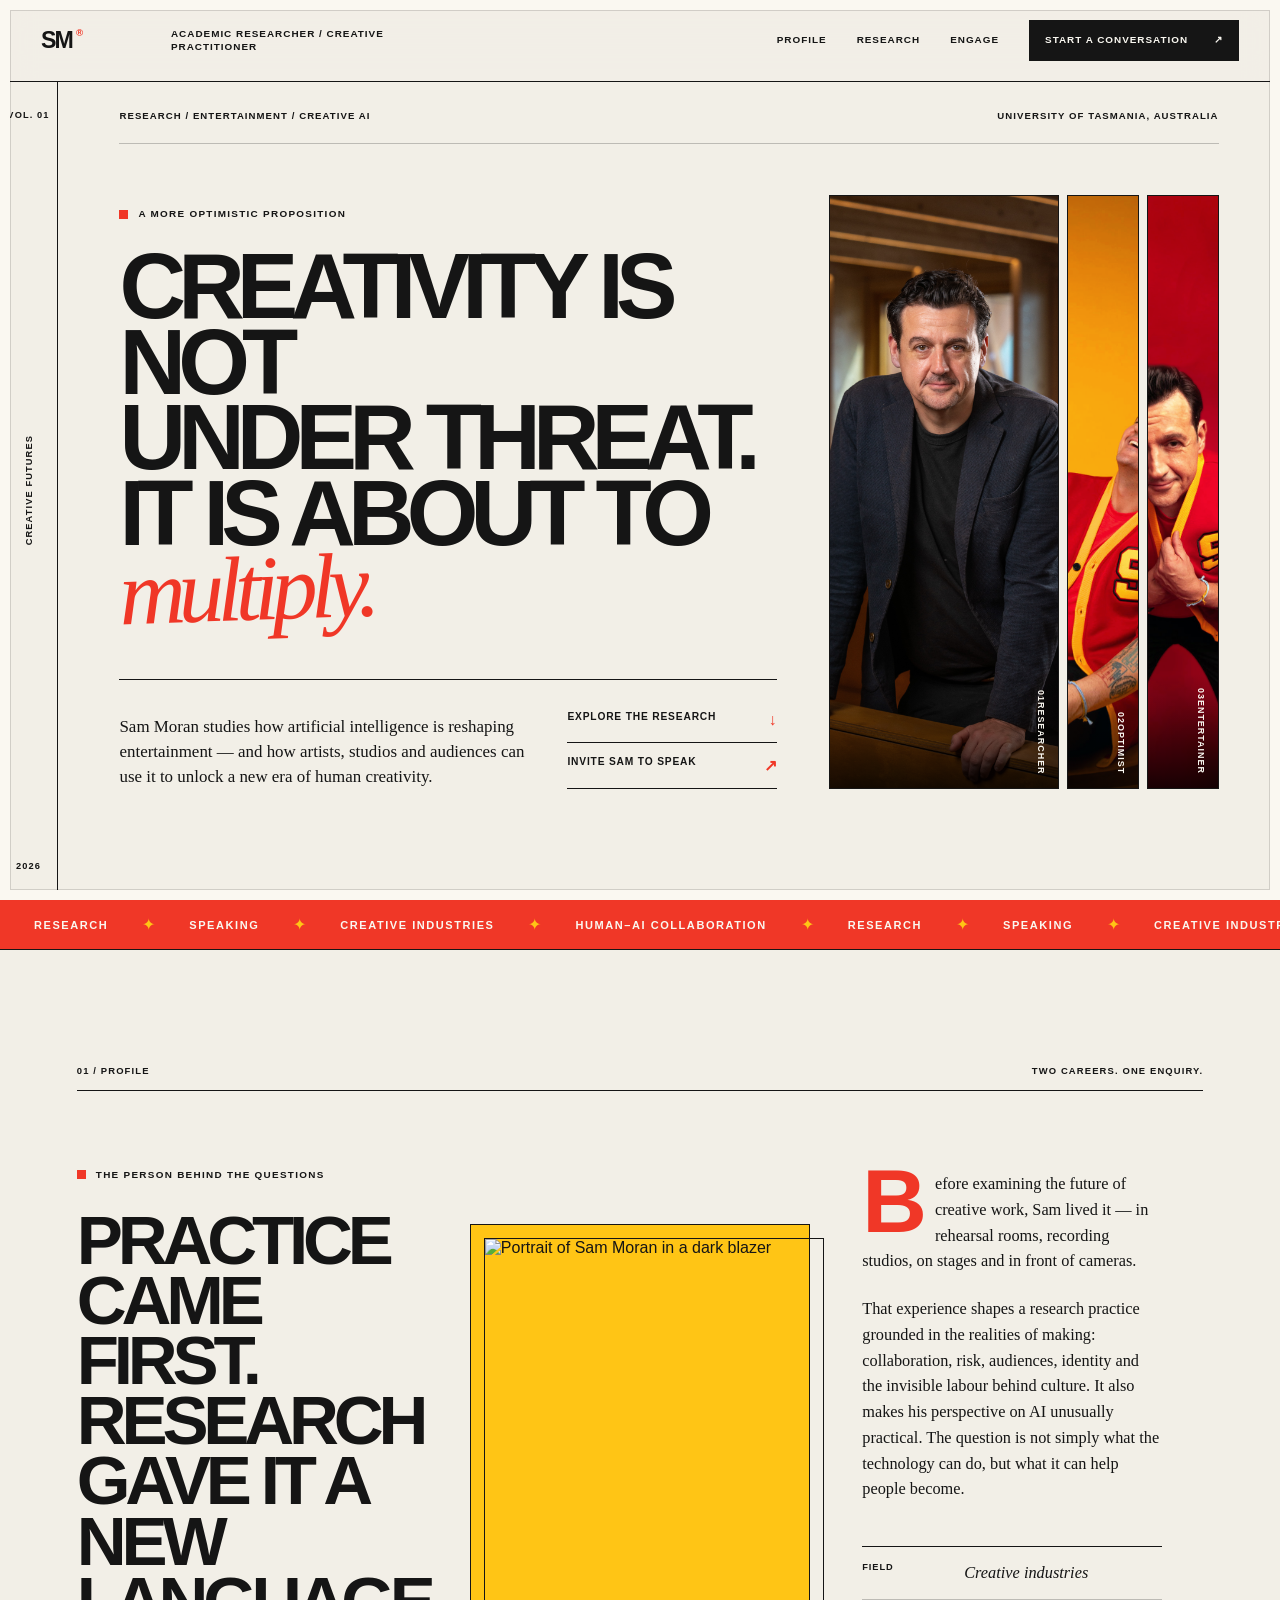
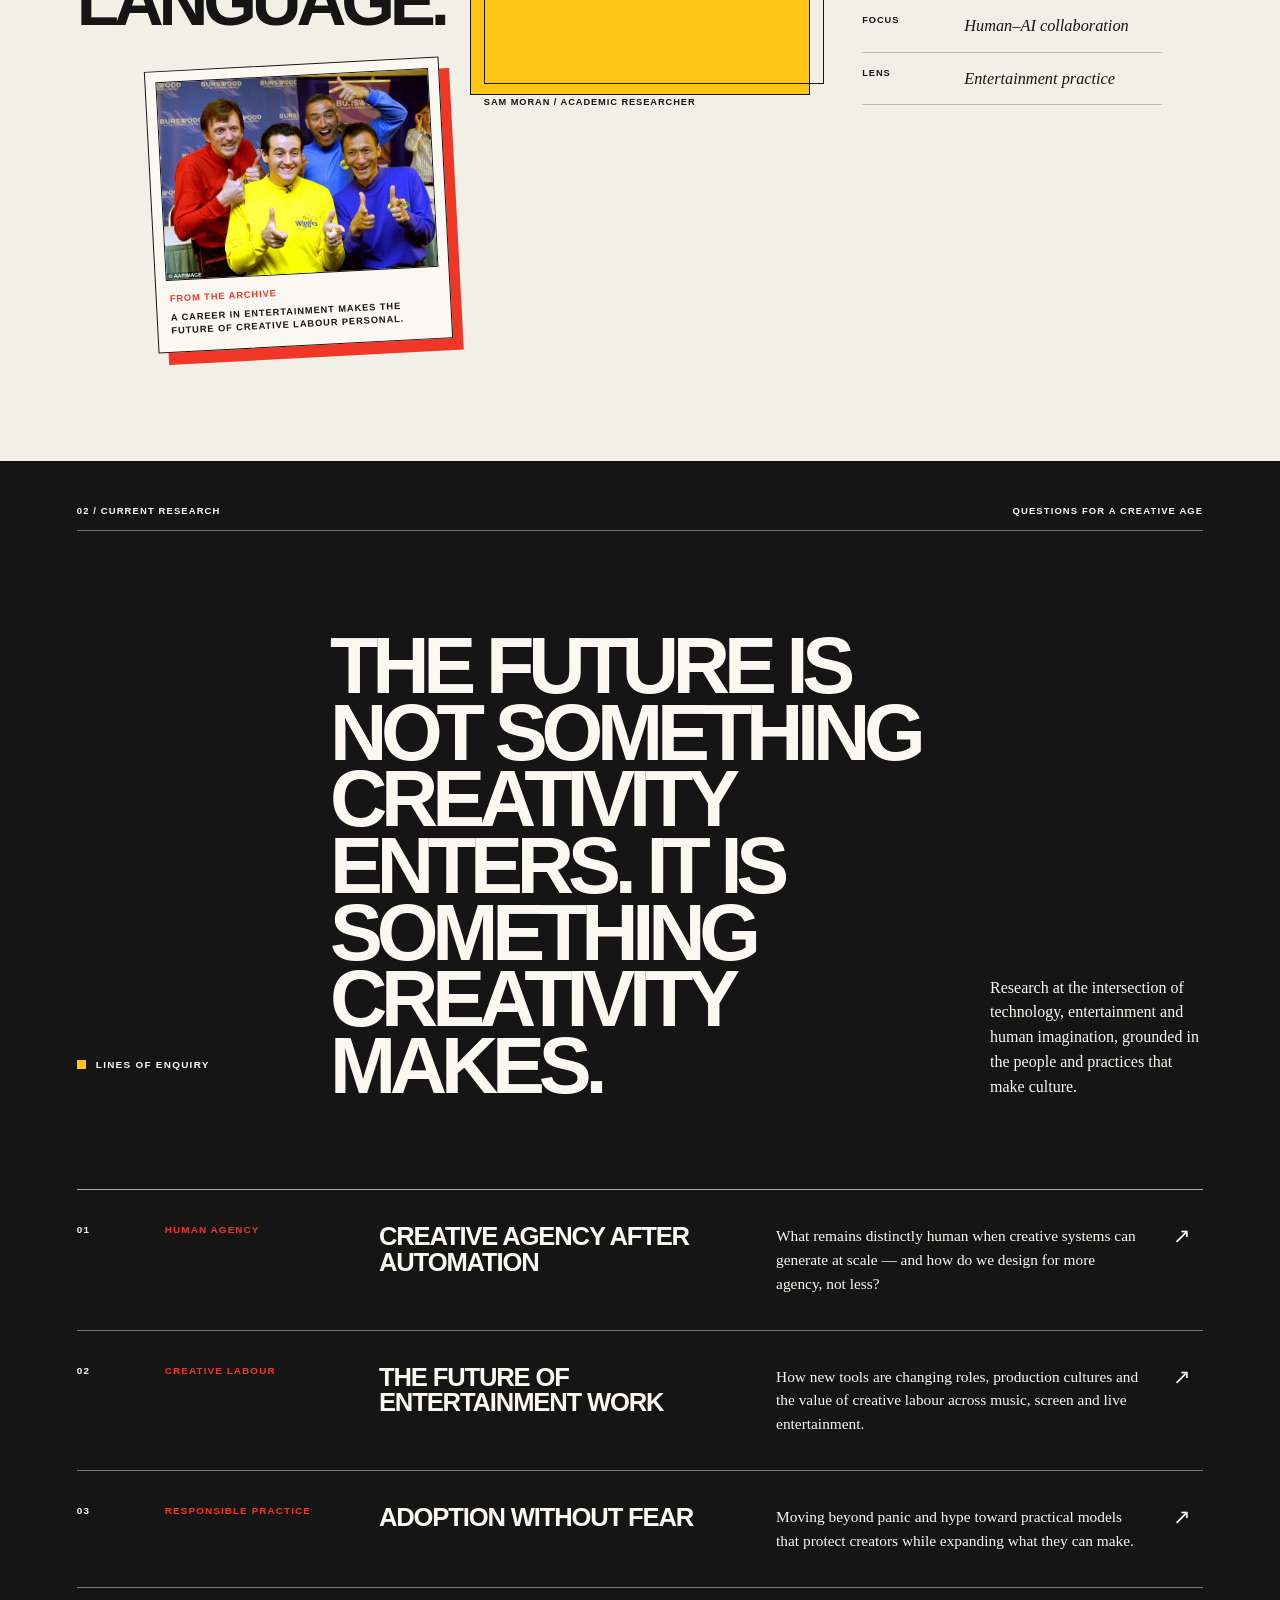
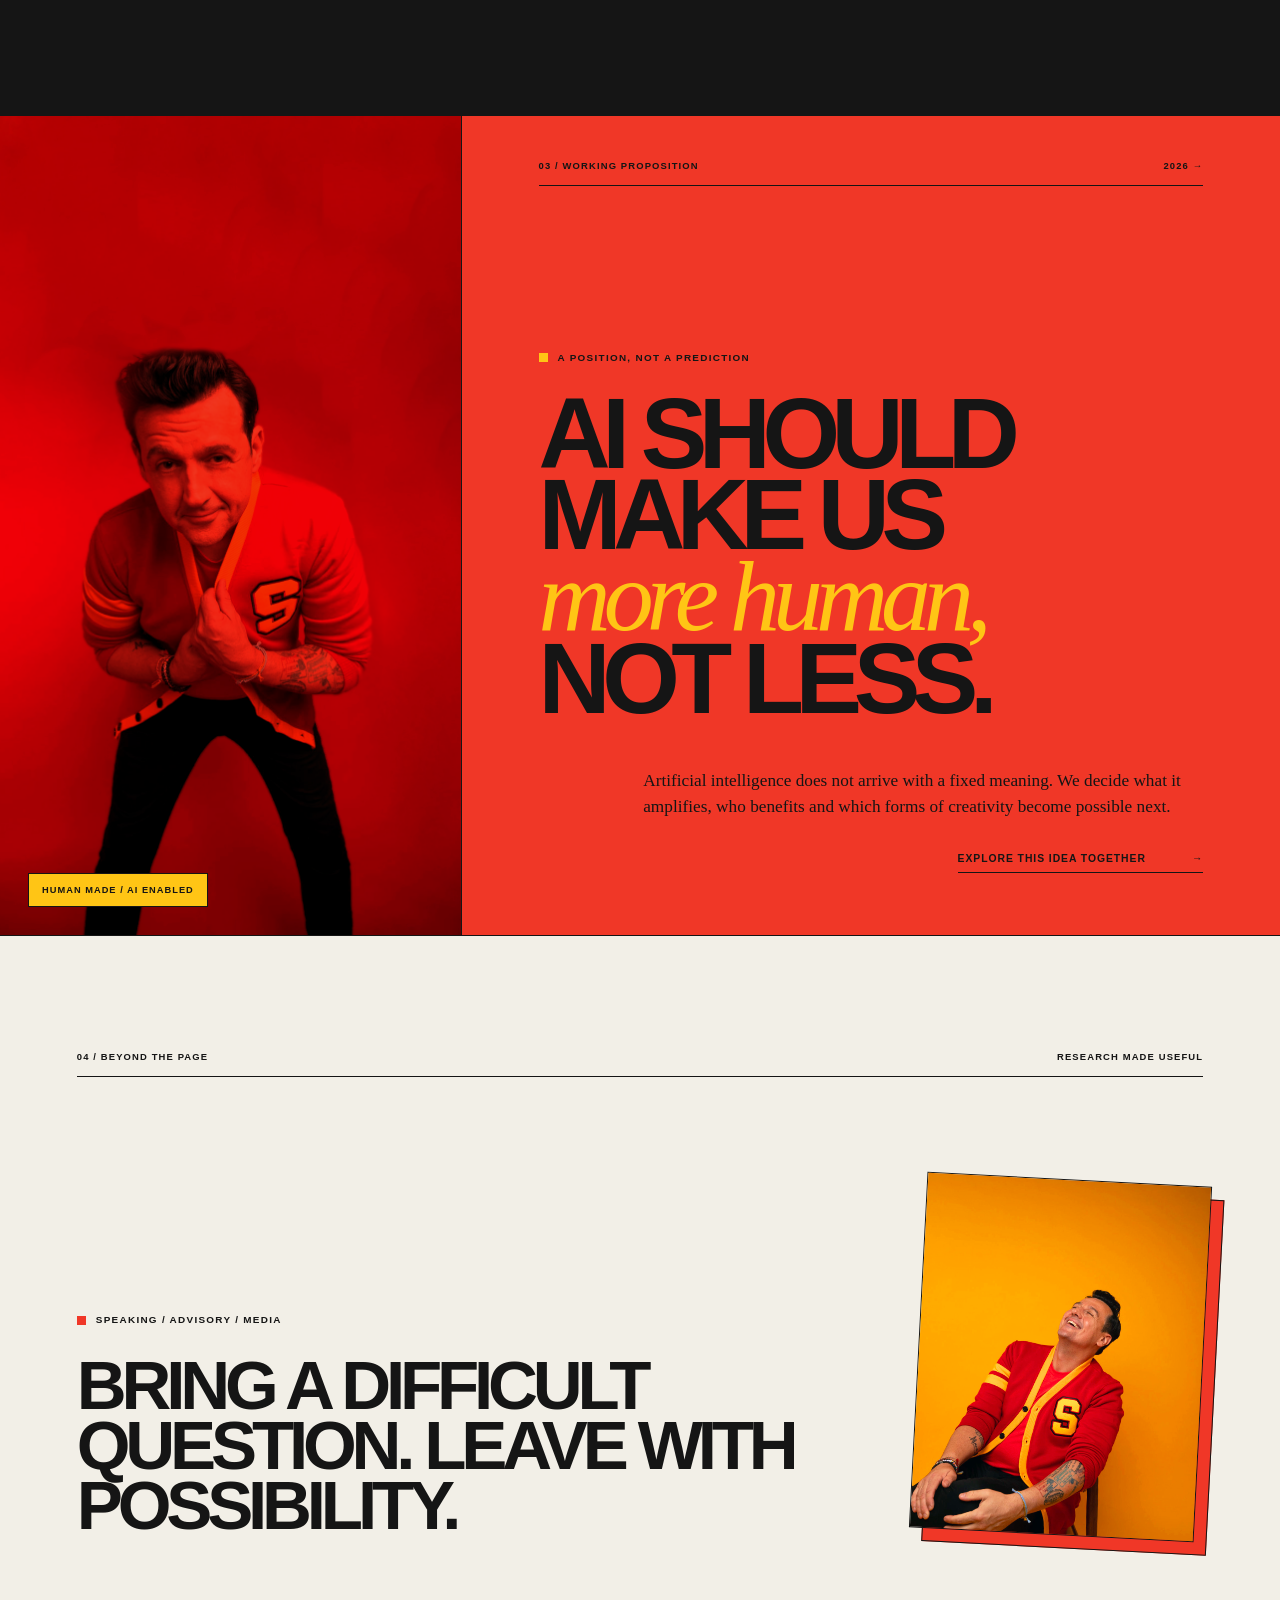
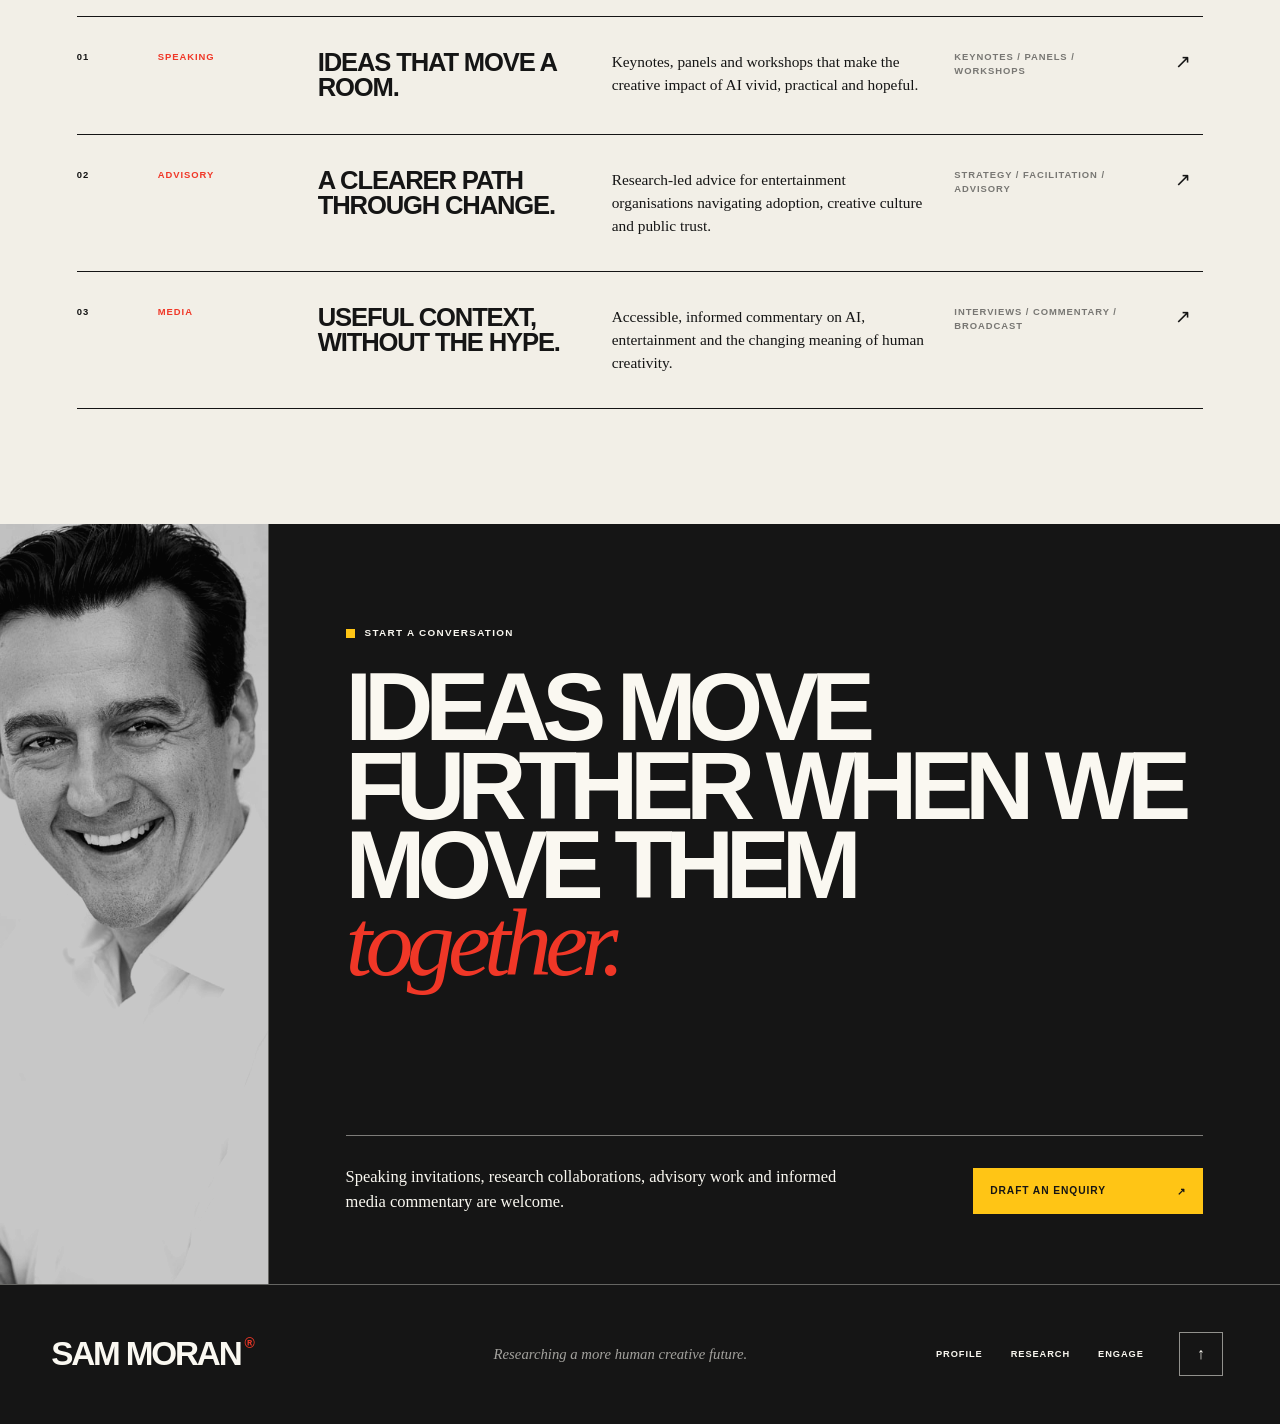
==== index.html @ 9a5993b7 "Port approved editorial website design" ====
<!doctype html>
<html lang="en">
<head>
  <meta charset="utf-8">
  <meta name="viewport" content="width=device-width, initial-scale=1">
  <title>Sam Moran — Creativity, Entertainment &amp; AI</title>
  <meta name="description" content="Academic researcher and creative practitioner exploring how AI can expand human creativity across entertainment.">
  <meta name="keywords" content="Sam Moran, creativity research, artificial intelligence, entertainment industry, human AI collaboration, speaker, consultant">
  <meta name="theme-color" content="#f2efe7">

  <meta property="og:title" content="Sam Moran — Creativity, Multiplied">
  <meta property="og:description" content="Research · Entertainment · Creative AI">
  <meta property="og:type" content="website">
  <meta property="og:image" content="/og.png">
  <meta property="og:image:width" content="1731">
  <meta property="og:image:height" content="909">
  <meta property="og:image:alt" content="Creativity, Multiplied — Sam Moran">
  <meta name="twitter:card" content="summary_large_image">
  <meta name="twitter:title" content="Sam Moran — Creativity, Multiplied">
  <meta name="twitter:description" content="Research · Entertainment · Creative AI">
  <meta name="twitter:image" content="/og.png">

  <link rel="stylesheet" href="/styles.css">
</head>
<body>
  <a class="skip-link" href="#content">Skip to main content</a>

  <header class="site-header">
    <a class="wordmark" href="#top" aria-label="Sam Moran, home">SM<span>®</span></a>
    <p class="header-role">Academic researcher / creative practitioner</p>
    <nav aria-label="Primary navigation">
      <a href="#profile">Profile</a>
      <a href="#research">Research</a>
      <a href="#engage">Engage</a>
    </nav>
    <a class="header-contact" href="#contact">
      Start a conversation <span aria-hidden="true">↗</span>
    </a>
  </header>

  <main id="content">
    <section class="hero" id="top" aria-labelledby="hero-title">
      <div class="issue-rail" aria-hidden="true">
        <span>Vol. 01</span>
        <span>Creative futures</span>
        <span>2026</span>
      </div>

      <div class="hero-content">
        <div class="hero-meta">
          <p>Research / Entertainment / Creative AI</p>
          <p>University of Tasmania, Australia</p>
        </div>

        <div class="hero-grid">
          <div class="hero-copy">
            <p class="hero-kicker">A more optimistic proposition</p>
            <h1 id="hero-title" aria-label="Creativity is not under threat. It is about to multiply.">
              <span>Creativity is not</span>
              <span>under threat.</span>
              <span>It is about to <em>multiply.</em></span>
            </h1>
            <div class="hero-intro">
              <p>
                Sam Moran studies how artificial intelligence is reshaping entertainment — and how
                artists, studios and audiences can use it to unlock a new era of human creativity.
              </p>
              <div class="hero-actions">
                <a href="#research">Explore the research <span aria-hidden="true">↓</span></a>
                <a href="#engage">Invite Sam to speak <span aria-hidden="true">↗</span></a>
              </div>
            </div>
          </div>

          <div class="portrait-deck" aria-label="Portraits of Sam Moran. Focus or select a panel to expand it.">
            <figure class="portrait-panel panel-academic" tabindex="0" role="button" aria-expanded="true">
              <img src="/images/sam-academic.jpg" alt="Sam Moran in a dark blazer in an academic setting">
              <figcaption><span>01</span> Researcher</figcaption>
            </figure>
            <figure class="portrait-panel panel-yellow" tabindex="0" role="button" aria-expanded="false">
              <img src="/images/sam-yellow.jpg" alt="Sam Moran laughing against a yellow background">
              <figcaption><span>02</span> Optimist</figcaption>
            </figure>
            <figure class="portrait-panel panel-red" tabindex="0" role="button" aria-expanded="false">
              <img src="/images/sam-red.jpg" alt="Sam Moran in a playful portrait against red">
              <figcaption><span>03</span> Entertainer</figcaption>
            </figure>
          </div>
        </div>
      </div>
    </section>

    <div class="marquee" aria-label="Areas of practice">
      <div>
        <span>Research</span><i aria-hidden="true">✦</i>
        <span>Speaking</span><i aria-hidden="true">✦</i>
        <span>Creative industries</span><i aria-hidden="true">✦</i>
        <span>Human–AI collaboration</span><i aria-hidden="true">✦</i>
        <span aria-hidden="true">Research</span><i aria-hidden="true">✦</i>
        <span aria-hidden="true">Speaking</span><i aria-hidden="true">✦</i>
        <span aria-hidden="true">Creative industries</span><i aria-hidden="true">✦</i>
        <span aria-hidden="true">Human–AI collaboration</span><i aria-hidden="true">✦</i>
      </div>
    </div>

    <section class="profile-section reveal-section" id="profile" aria-labelledby="profile-title">
      <div class="chapter-label">
        <span>01 / Profile</span>
        <span>Two careers. One enquiry.</span>
      </div>

      <div class="profile-grid">
        <div class="profile-heading">
          <p class="eyebrow">The person behind the questions</p>
          <h2 id="profile-title">Practice came first. Research gave it a new language.</h2>
        </div>

        <figure class="profile-portrait">
          <img src="/images/sam-portrait.jpg" alt="Portrait of Sam Moran in a dark blazer" loading="lazy">
          <figcaption>Sam Moran / Academic researcher</figcaption>
        </figure>

        <div class="profile-copy">
          <p class="dropcap">
            Before examining the future of creative work, Sam lived it — in rehearsal rooms,
            recording studios, on stages and in front of cameras.
          </p>
          <p>
            That experience shapes a research practice grounded in the realities of making:
            collaboration, risk, audiences, identity and the invisible labour behind culture.
            It also makes his perspective on AI unusually practical. The question is not simply
            what the technology can do, but what it can help people become.
          </p>

          <dl>
            <div><dt>Field</dt><dd>Creative industries</dd></div>
            <div><dt>Focus</dt><dd>Human–AI collaboration</dd></div>
            <div><dt>Lens</dt><dd>Entertainment practice</dd></div>
          </dl>
        </div>

        <figure class="archive-card">
          <img src="/images/sam-wiggles.jpg" alt="Sam Moran in yellow with members of The Wiggles" loading="lazy">
          <figcaption>
            <span>From the archive</span>
            A career in entertainment makes the future of creative labour personal.
          </figcaption>
        </figure>
      </div>
    </section>

    <section class="research-section reveal-section" id="research" aria-labelledby="research-title">
      <div class="chapter-label chapter-inverse">
        <span>02 / Current research</span>
        <span>Questions for a creative age</span>
      </div>

      <div class="research-heading">
        <p class="eyebrow">Lines of enquiry</p>
        <h2 id="research-title">The future is not something creativity enters. It is something creativity makes.</h2>
        <p>
          Research at the intersection of technology, entertainment and human imagination,
          grounded in the people and practices that make culture.
        </p>
      </div>

      <div class="research-list">
        <article class="research-row">
          <span class="research-number">01</span>
          <p class="research-label">Human agency</p>
          <h3>Creative agency after automation</h3>
          <p class="research-body">What remains distinctly human when creative systems can generate at scale — and how do we design for more agency, not less?</p>
          <span class="research-arrow" aria-hidden="true">↗</span>
        </article>
        <article class="research-row">
          <span class="research-number">02</span>
          <p class="research-label">Creative labour</p>
          <h3>The future of entertainment work</h3>
          <p class="research-body">How new tools are changing roles, production cultures and the value of creative labour across music, screen and live entertainment.</p>
          <span class="research-arrow" aria-hidden="true">↗</span>
        </article>
        <article class="research-row">
          <span class="research-number">03</span>
          <p class="research-label">Responsible practice</p>
          <h3>Adoption without fear</h3>
          <p class="research-body">Moving beyond panic and hype toward practical models that protect creators while expanding what they can make.</p>
          <span class="research-arrow" aria-hidden="true">↗</span>
        </article>
      </div>
    </section>

    <section class="proposition reveal-section" id="ideas" aria-labelledby="proposition-title">
      <div class="proposition-media">
        <img src="/images/sam-red.jpg" alt="Sam Moran in a vivid red studio portrait" loading="lazy">
        <span class="image-stamp">Human made / AI enabled</span>
      </div>
      <div class="proposition-copy">
        <div class="chapter-label">
          <span>03 / Working proposition</span>
          <span>2026 →</span>
        </div>
        <p class="eyebrow">A position, not a prediction</p>
        <h2 id="proposition-title">AI should make us <em>more human,</em> not less.</h2>
        <p>
          Artificial intelligence does not arrive with a fixed meaning. We decide what it
          amplifies, who benefits and which forms of creativity become possible next.
        </p>
        <a href="#engage">Explore this idea together <span aria-hidden="true">→</span></a>
      </div>
    </section>

    <section class="engage-section reveal-section" id="engage" aria-labelledby="engage-title">
      <div class="chapter-label">
        <span>04 / Beyond the page</span>
        <span>Research made useful</span>
      </div>

      <div class="engage-heading">
        <div>
          <p class="eyebrow">Speaking / Advisory / Media</p>
          <h2 id="engage-title">Bring a difficult question. Leave with possibility.</h2>
        </div>
        <figure>
          <img src="/images/sam-yellow.jpg" alt="Sam Moran laughing against a yellow background" loading="lazy">
        </figure>
      </div>

      <div class="engagement-list">
        <article class="engagement-row">
          <span>01</span>
          <p class="engagement-type">Speaking</p>
          <h3>Ideas that move a room.</h3>
          <p>Keynotes, panels and workshops that make the creative impact of AI vivid, practical and hopeful.</p>
          <small>Keynotes / Panels / Workshops</small>
          <span class="engagement-arrow" aria-hidden="true">↗</span>
        </article>
        <article class="engagement-row">
          <span>02</span>
          <p class="engagement-type">Advisory</p>
          <h3>A clearer path through change.</h3>
          <p>Research-led advice for entertainment organisations navigating adoption, creative culture and public trust.</p>
          <small>Strategy / Facilitation / Advisory</small>
          <span class="engagement-arrow" aria-hidden="true">↗</span>
        </article>
        <article class="engagement-row">
          <span>03</span>
          <p class="engagement-type">Media</p>
          <h3>Useful context, without the hype.</h3>
          <p>Accessible, informed commentary on AI, entertainment and the changing meaning of human creativity.</p>
          <small>Interviews / Commentary / Broadcast</small>
          <span class="engagement-arrow" aria-hidden="true">↗</span>
        </article>
      </div>
    </section>

    <section class="contact-section" id="contact" aria-labelledby="contact-title">
      <div class="contact-photo" aria-hidden="true">
        <img src="/images/sam-bw.jpg" alt="" loading="lazy">
      </div>
      <div class="contact-copy">
        <p class="eyebrow">Start a conversation</p>
        <h2 id="contact-title">Ideas move further when we move them <em>together.</em></h2>
        <div class="contact-bottom">
          <p>
            Speaking invitations, research collaborations, advisory work and informed media
            commentary are welcome.
          </p>
          <a href="mailto:?subject=Speaking%2C%20research%20or%20media%20enquiry%20for%20Sam%20Moran">
            Draft an enquiry <span aria-hidden="true">↗</span>
          </a>
        </div>
      </div>
    </section>
  </main>

  <footer>
    <a class="footer-mark" href="#top">SAM MORAN<span>®</span></a>
    <p>Researching a more human creative future.</p>
    <div>
      <a href="#profile">Profile</a>
      <a href="#research">Research</a>
      <a href="#engage">Engage</a>
    </div>
    <a class="back-top" href="#top" aria-label="Back to top">↑</a>
  </footer>

  <script>
    (() => {
      const panels = Array.from(document.querySelectorAll(".portrait-panel"));

      const expandPanel = (selected) => {
        panels.forEach((panel) => {
          const isSelected = panel === selected;
          panel.classList.toggle("is-active", isSelected);
          panel.setAttribute("aria-expanded", String(isSelected));
        });
      };

      panels.forEach((panel) => {
        panel.addEventListener("click", () => expandPanel(panel));
        panel.addEventListener("focus", () => expandPanel(panel));
        panel.addEventListener("keydown", (event) => {
          if (event.key === "Enter" || event.key === " ") {
            event.preventDefault();
            expandPanel(panel);
          }
        });
      });
    })();
  </script>
</body>
</html>
---- styles.css ----
:root {
  --ivory: #f2efe7;
  --paper: #faf8f1;
  --ink: #151515;
  --red: #f03727;
  --yellow: #ffc515;
  --rule: rgba(21, 21, 21, 0.24);
  --sans: Arial, Helvetica, sans-serif;
  --serif: "Iowan Old Style", "Baskerville", Georgia, serif;
}

* { box-sizing: border-box; }
html { scroll-behavior: smooth; }
body {
  margin: 0;
  background: var(--ivory);
  color: var(--ink);
  font-family: var(--sans);
  text-rendering: optimizeLegibility;
}
body::before {
  content: "";
  position: fixed;
  inset: 0;
  z-index: 100;
  pointer-events: none;
  border: 10px solid var(--paper);
  box-shadow: inset 0 0 0 1px rgba(21, 21, 21, 0.15);
}
a { color: inherit; text-decoration: none; }
img { display: block; width: 100%; }
h1, h2, h3, p, figure, dl, dd { margin: 0; }
::selection { color: var(--paper); background: var(--red); }
:focus-visible { outline: 3px solid var(--yellow); outline-offset: 4px; }

.skip-link {
  position: fixed;
  left: 20px;
  top: 14px;
  z-index: 200;
  padding: 12px 16px;
  color: var(--paper);
  background: var(--ink);
  font-size: .68rem;
  font-weight: 800;
  letter-spacing: .08em;
  text-transform: uppercase;
  transform: translateY(-180%);
  transition: transform 180ms ease;
}
.skip-link:focus { transform: translateY(0); }

.site-header {
  min-height: 82px;
  display: grid;
  grid-template-columns: 100px 1fr auto 210px;
  align-items: center;
  gap: 30px;
  padding: 0 clamp(28px, 3.2vw, 58px);
  background: rgba(242, 239, 231, 0.94);
  border-bottom: 1px solid var(--ink);
  position: sticky;
  top: 0;
  z-index: 50;
  backdrop-filter: blur(16px);
}
.wordmark {
  font-size: 1.45rem;
  font-weight: 900;
  letter-spacing: -0.08em;
}
.wordmark span, .footer-mark span {
  margin-left: 4px;
  color: var(--red);
  font-size: 0.42em;
  vertical-align: top;
}
.header-role,
.site-header nav a,
.header-contact {
  font-size: 0.62rem;
  line-height: 1.25;
  font-weight: 700;
  letter-spacing: 0.1em;
  text-transform: uppercase;
}
.header-role { max-width: 220px; }
.site-header nav { display: flex; gap: 30px; }
.site-header nav a {
  position: relative;
  padding: 8px 0;
}
.site-header nav a::after {
  content: "";
  position: absolute;
  left: 0;
  right: 100%;
  bottom: 3px;
  height: 2px;
  background: var(--red);
  transition: right 220ms ease;
}
.site-header nav a:hover::after,
.site-header nav a:focus-visible::after { right: 0; }
.header-contact {
  justify-self: stretch;
  display: flex;
  justify-content: space-between;
  gap: 20px;
  padding: 14px 16px;
  color: var(--paper);
  background: var(--ink);
  transition: color 180ms ease, background 180ms ease;
}
.header-contact:hover { color: var(--ink); background: var(--yellow); }

.hero {
  min-height: calc(100vh - 82px);
  display: grid;
  grid-template-columns: 58px 1fr;
  border-bottom: 1px solid var(--ink);
  overflow: hidden;
}
.issue-rail {
  display: flex;
  flex-direction: column;
  justify-content: space-between;
  align-items: center;
  padding: 28px 0;
  border-right: 1px solid var(--ink);
  font-size: 0.58rem;
  font-weight: 700;
  letter-spacing: 0.12em;
  text-transform: uppercase;
}
.issue-rail span:nth-child(2) {
  writing-mode: vertical-rl;
  transform: rotate(180deg);
}
.hero-content { padding: 28px clamp(30px, 4.8vw, 84px) 38px; }
.hero-meta {
  display: flex;
  justify-content: space-between;
  gap: 30px;
  padding-bottom: 22px;
  border-bottom: 1px solid var(--rule);
  font-size: 0.6rem;
  font-weight: 700;
  letter-spacing: 0.11em;
  text-transform: uppercase;
}
.hero-grid {
  display: grid;
  grid-template-columns: minmax(0, 1.3fr) minmax(390px, 0.7fr);
  gap: clamp(28px, 4vw, 70px);
  align-items: end;
  padding-top: clamp(34px, 4vw, 68px);
}
.hero-copy { min-width: 0; }
.hero-kicker,
.eyebrow {
  display: flex;
  align-items: center;
  gap: 10px;
  margin-bottom: 28px;
  font-size: 0.62rem;
  line-height: 1.4;
  font-weight: 800;
  letter-spacing: 0.13em;
  text-transform: uppercase;
}
.hero-kicker::before,
.eyebrow::before {
  content: "";
  width: 9px;
  height: 9px;
  background: var(--red);
  flex: 0 0 auto;
}
h1 {
  max-width: 1040px;
  font-size: clamp(4.25rem, 7.2vw, 8.5rem);
  line-height: 0.82;
  font-weight: 900;
  letter-spacing: -0.085em;
  text-transform: uppercase;
}
h1 span {
  display: block;
  transform: translateY(110%);
  animation: titleReveal 850ms cubic-bezier(.2,.85,.2,1) forwards;
}
h1 span:nth-child(2) { animation-delay: 120ms; }
h1 span:nth-child(3) { animation-delay: 240ms; }
h1 em {
  display: inline-block;
  color: var(--red);
  font-family: var(--serif);
  font-weight: 400;
  text-transform: none;
  letter-spacing: -0.08em;
  transform: rotate(-2deg);
}
.hero-intro {
  max-width: 790px;
  display: grid;
  grid-template-columns: 1fr auto;
  gap: 34px;
  align-items: end;
  margin-top: clamp(34px, 4vw, 64px);
  padding-top: 18px;
  border-top: 1px solid var(--ink);
  opacity: 0;
  transform: translateY(24px);
  animation: fadeUp 650ms ease 500ms forwards;
}
.hero-intro > p {
  max-width: 540px;
  font-family: var(--serif);
  font-size: clamp(1.06rem, 1.25vw, 1.3rem);
  line-height: 1.45;
}
.hero-actions { display: grid; min-width: 210px; }
.hero-actions a {
  display: flex;
  justify-content: space-between;
  gap: 20px;
  padding: 13px 0;
  border-bottom: 1px solid var(--ink);
  font-size: 0.64rem;
  font-weight: 800;
  letter-spacing: 0.08em;
  text-transform: uppercase;
}
.hero-actions a span { color: var(--red); font-size: 1rem; }

.portrait-deck {
  height: min(620px, 66vh);
  min-height: 470px;
  display: flex;
  gap: 8px;
  overflow: hidden;
  opacity: 0;
  transform: translateX(80px);
  animation: deckIn 900ms cubic-bezier(.2,.8,.2,1) 300ms forwards;
}
.portrait-panel {
  min-width: 72px;
  flex: 0.72;
  position: relative;
  overflow: hidden;
  cursor: ew-resize;
  border: 1px solid var(--ink);
  transition: flex 550ms cubic-bezier(.2,.75,.2,1), transform 550ms cubic-bezier(.2,.75,.2,1);
}
.portrait-panel:first-child { flex: 4.3; }
.portrait-deck:hover .portrait-panel,
.portrait-deck:focus-within .portrait-panel { flex: 0.72; }
.portrait-deck .portrait-panel:hover,
.portrait-deck .portrait-panel:focus,
.portrait-deck .portrait-panel.is-active { flex: 4.3; }
.portrait-panel img {
  width: 100%;
  height: 100%;
  object-fit: cover;
  filter: saturate(0.92);
  transition: transform 800ms cubic-bezier(.2,.8,.2,1), filter 300ms ease;
}
.portrait-panel:hover img,
.portrait-panel:focus img,
.portrait-panel.is-active img { transform: scale(1.025); filter: saturate(1.05); }
.panel-academic img { object-position: 53% center; }
.panel-yellow img { object-position: 44% center; }
.panel-red img { object-position: 50% 42%; }
.portrait-panel figcaption {
  position: absolute;
  inset: auto 0 0;
  display: flex;
  justify-content: space-between;
  padding: 14px 12px;
  color: var(--paper);
  background: linear-gradient(transparent, rgba(0,0,0,.8));
  font-size: 0.56rem;
  font-weight: 800;
  letter-spacing: 0.11em;
  text-transform: uppercase;
  writing-mode: vertical-rl;
}
.portrait-panel:hover figcaption,
.portrait-panel:focus figcaption,
.portrait-panel.is-active figcaption {
  writing-mode: horizontal-tb;
  padding-top: 60px;
}

.marquee {
  overflow: hidden;
  padding: 15px 0;
  color: var(--paper);
  background: var(--red);
  border-bottom: 1px solid var(--ink);
}
.marquee > div {
  width: max-content;
  display: flex;
  align-items: center;
  gap: 34px;
  padding-left: 34px;
  animation: marquee 28s linear infinite;
}
.marquee span {
  font-size: 0.69rem;
  font-weight: 800;
  letter-spacing: 0.14em;
  text-transform: uppercase;
}
.marquee i { color: var(--yellow); font-style: normal; }

.reveal-section {
  animation: sectionReveal linear both;
  animation-timeline: view();
  animation-range: entry 3% cover 18%;
}
.chapter-label {
  display: flex;
  justify-content: space-between;
  gap: 30px;
  padding-bottom: 14px;
  border-bottom: 1px solid var(--ink);
  font-size: 0.59rem;
  font-weight: 800;
  letter-spacing: 0.12em;
  text-transform: uppercase;
}
.profile-section,
.engage-section {
  padding: clamp(80px, 9vw, 150px) clamp(30px, 6vw, 112px);
}
.profile-grid {
  display: grid;
  grid-template-columns: minmax(0, .9fr) minmax(340px, .65fr) minmax(300px, .62fr);
  gap: clamp(24px, 3vw, 54px);
  align-items: start;
  padding-top: clamp(55px, 6vw, 100px);
}
.profile-heading h2,
.engage-heading h2 {
  font-size: clamp(3.3rem, 5.4vw, 6.7rem);
  line-height: 0.87;
  letter-spacing: -0.075em;
  font-weight: 900;
  text-transform: uppercase;
}
.profile-portrait {
  transform: translateY(70px);
  position: relative;
}
.profile-portrait::before {
  content: "";
  position: absolute;
  inset: -14px 14px 14px -14px;
  z-index: -1;
  background: var(--yellow);
  border: 1px solid var(--ink);
}
.profile-portrait img {
  aspect-ratio: 4 / 5.25;
  object-fit: cover;
  object-position: 52% center;
  border: 1px solid var(--ink);
}
.profile-portrait figcaption,
.archive-card figcaption {
  font-size: 0.58rem;
  line-height: 1.4;
  font-weight: 800;
  letter-spacing: 0.1em;
  text-transform: uppercase;
}
.profile-portrait figcaption { margin-top: 12px; }
.profile-copy {
  padding-top: 3px;
  font-family: var(--serif);
  font-size: 1.02rem;
  line-height: 1.58;
}
.profile-copy > p + p { margin-top: 22px; }
.dropcap::first-letter {
  float: left;
  margin: -6px 8px -4px 0;
  color: var(--red);
  font-family: var(--sans);
  font-size: 5.6rem;
  line-height: .82;
  font-weight: 900;
}
.profile-copy dl { margin-top: 44px; border-top: 1px solid var(--ink); }
.profile-copy dl div {
  display: grid;
  grid-template-columns: 86px 1fr;
  gap: 16px;
  padding: 13px 0;
  border-bottom: 1px solid var(--rule);
}
.profile-copy dt {
  font-family: var(--sans);
  font-size: 0.58rem;
  font-weight: 800;
  letter-spacing: .1em;
  text-transform: uppercase;
}
.profile-copy dd { font-style: italic; }
.archive-card {
  grid-column: 1 / 2;
  width: min(350px, 80%);
  margin-top: -80px;
  justify-self: end;
  transform: rotate(-3deg);
  padding: 10px;
  background: var(--paper);
  border: 1px solid var(--ink);
  box-shadow: 10px 12px 0 var(--red);
}
.archive-card img { border: 1px solid var(--ink); }
.archive-card figcaption { padding: 12px 3px 4px; }
.archive-card figcaption span { display: block; color: var(--red); margin-bottom: 6px; }

.research-section {
  padding: 44px clamp(30px, 6vw, 112px) clamp(95px, 10vw, 165px);
  color: var(--paper);
  background: var(--ink);
}
.chapter-inverse { border-color: rgba(250,248,241,.38); }
.research-heading {
  display: grid;
  grid-template-columns: .55fr minmax(0, 1.6fr) .55fr;
  gap: 40px;
  align-items: end;
  padding: clamp(70px, 8vw, 125px) 0 clamp(70px, 7vw, 110px);
}
.research-heading .eyebrow::before { background: var(--yellow); }
.research-heading h2 {
  font-size: clamp(3.5rem, 6.2vw, 7.5rem);
  line-height: 0.84;
  letter-spacing: -0.078em;
  font-weight: 900;
  text-transform: uppercase;
}
.research-heading > p:last-child {
  font-family: var(--serif);
  font-size: 1rem;
  line-height: 1.55;
}
.research-list { border-top: 1px solid rgba(250,248,241,.65); }
.research-row {
  display: grid;
  grid-template-columns: 60px .58fr 1.15fr 1.15fr 30px;
  gap: 28px;
  align-items: start;
  padding: 34px 0;
  border-bottom: 1px solid rgba(250,248,241,.45);
  transition: color 220ms ease, padding 320ms cubic-bezier(.2,.8,.2,1), background 220ms ease;
}
.research-row:hover {
  margin: 0 -20px;
  padding: 34px 20px;
  color: var(--ink);
  background: var(--yellow);
}
.research-number,
.research-label {
  font-size: 0.62rem;
  font-weight: 800;
  letter-spacing: .11em;
  text-transform: uppercase;
}
.research-label { color: var(--red); }
.research-row:hover .research-label { color: var(--ink); }
.research-row h3 {
  font-size: clamp(1.5rem, 2vw, 2.25rem);
  line-height: 1;
  letter-spacing: -.045em;
  text-transform: uppercase;
}
.research-body {
  font-family: var(--serif);
  font-size: .96rem;
  line-height: 1.55;
}
.research-arrow { font-size: 1.3rem; }

.proposition {
  min-height: 820px;
  display: grid;
  grid-template-columns: minmax(340px, .72fr) minmax(0, 1.28fr);
  background: var(--red);
  border-bottom: 1px solid var(--ink);
}
.proposition-media { position: relative; overflow: hidden; }
.proposition-media img {
  height: 100%;
  object-fit: cover;
  object-position: center 40%;
  mix-blend-mode: multiply;
  filter: contrast(1.06);
  transition: transform 1s cubic-bezier(.2,.8,.2,1);
}
.proposition:hover .proposition-media img { transform: scale(1.035); }
.image-stamp {
  position: absolute;
  left: 28px;
  bottom: 28px;
  padding: 11px 13px;
  background: var(--yellow);
  border: 1px solid var(--ink);
  font-size: 0.58rem;
  font-weight: 800;
  letter-spacing: .11em;
  text-transform: uppercase;
}
.proposition-copy {
  display: flex;
  flex-direction: column;
  padding: 44px clamp(36px, 6vw, 105px) 62px;
  border-left: 1px solid var(--ink);
}
.proposition-copy .eyebrow { margin-top: auto; }
.proposition-copy .eyebrow::before { background: var(--yellow); }
.proposition-copy h2 {
  max-width: 980px;
  font-size: clamp(4.5rem, 7.8vw, 9rem);
  line-height: .82;
  letter-spacing: -.085em;
  font-weight: 900;
  text-transform: uppercase;
}
.proposition-copy h2 em {
  display: block;
  color: var(--yellow);
  font-family: var(--serif);
  font-weight: 400;
  letter-spacing: -.07em;
  text-transform: none;
}
.proposition-copy > p:not(.eyebrow) {
  max-width: 560px;
  margin: 48px 0 0 auto;
  font-family: var(--serif);
  font-size: 1.08rem;
  line-height: 1.52;
}
.proposition-copy > a {
  width: max-content;
  display: flex;
  gap: 46px;
  margin: 32px 0 0 auto;
  padding-bottom: 8px;
  border-bottom: 1px solid var(--ink);
  font-size: 0.65rem;
  font-weight: 800;
  letter-spacing: .09em;
  text-transform: uppercase;
}

.engage-heading {
  display: grid;
  grid-template-columns: minmax(0, 1.45fr) minmax(280px, .55fr);
  gap: clamp(40px, 7vw, 130px);
  align-items: end;
  padding: clamp(70px, 8vw, 125px) 0 80px;
}
.engage-heading h2 { max-width: 1050px; }
.engage-heading figure {
  position: relative;
  transform: rotate(3deg);
}
.engage-heading figure::before {
  content: "";
  position: absolute;
  inset: 13px -13px -13px 13px;
  z-index: -1;
  background: var(--red);
  border: 1px solid var(--ink);
}
.engage-heading figure img {
  aspect-ratio: 4 / 5;
  object-fit: cover;
  border: 1px solid var(--ink);
}
.engagement-list { border-top: 1px solid var(--ink); }
.engagement-row {
  display: grid;
  grid-template-columns: 55px .55fr 1.1fr 1.3fr .8fr 28px;
  gap: 26px;
  align-items: start;
  padding: 33px 0;
  border-bottom: 1px solid var(--ink);
  transition: transform 260ms ease, padding 260ms ease, background 180ms ease;
}
.engagement-row:hover {
  margin: 0 -18px;
  padding: 33px 18px;
  background: var(--paper);
  transform: translateX(8px);
}
.engagement-row > span:first-child,
.engagement-type,
.engagement-row small {
  font-size: .59rem;
  line-height: 1.5;
  font-weight: 800;
  letter-spacing: .1em;
  text-transform: uppercase;
}
.engagement-type { color: var(--red); }
.engagement-row h3 {
  font-size: clamp(1.4rem, 2vw, 2.25rem);
  line-height: 1;
  letter-spacing: -.045em;
  text-transform: uppercase;
}
.engagement-row > p:not(.engagement-type) {
  font-family: var(--serif);
  font-size: .96rem;
  line-height: 1.52;
}
.engagement-row small { opacity: .55; }
.engagement-arrow { font-size: 1.2rem; }

.contact-section {
  min-height: 760px;
  display: grid;
  grid-template-columns: minmax(260px, .42fr) minmax(0, 1.58fr);
  color: var(--paper);
  background: var(--ink);
}
.contact-photo { overflow: hidden; border-right: 1px solid rgba(250,248,241,.35); }
.contact-photo img {
  height: 100%;
  object-fit: cover;
  object-position: 48% center;
  filter: grayscale(1) contrast(1.15);
  opacity: .76;
  transition: opacity 400ms ease, transform 900ms cubic-bezier(.2,.8,.2,1);
}
.contact-section:hover .contact-photo img { opacity: 1; transform: scale(1.025); }
.contact-copy {
  display: flex;
  flex-direction: column;
  padding: clamp(70px, 8vw, 135px) clamp(35px, 6vw, 110px) 70px;
}
.contact-copy .eyebrow::before { background: var(--yellow); }
.contact-copy h2 {
  font-size: clamp(4rem, 7.5vw, 9rem);
  line-height: .82;
  letter-spacing: -.085em;
  font-weight: 900;
  text-transform: uppercase;
}
.contact-copy h2 em {
  display: block;
  color: var(--red);
  font-family: var(--serif);
  font-weight: 400;
  letter-spacing: -.07em;
  text-transform: none;
}
.contact-bottom {
  display: flex;
  justify-content: space-between;
  gap: 50px;
  align-items: end;
  margin-top: auto;
  padding-top: 28px;
  border-top: 1px solid rgba(250,248,241,.45);
}
.contact-bottom p {
  max-width: 530px;
  font-family: var(--serif);
  font-size: 1.03rem;
  line-height: 1.52;
}
.contact-bottom a {
  min-width: 230px;
  display: flex;
  justify-content: space-between;
  gap: 30px;
  padding: 17px;
  color: var(--ink);
  background: var(--yellow);
  font-size: .64rem;
  font-weight: 800;
  letter-spacing: .09em;
  text-transform: uppercase;
  transition: background 180ms ease, transform 180ms ease;
}
.contact-bottom a:hover { background: var(--red); transform: translate(-4px, -4px); }

footer {
  min-height: 140px;
  display: grid;
  grid-template-columns: 1fr 1fr auto 50px;
  gap: 35px;
  align-items: center;
  padding: 34px clamp(28px, 4vw, 70px);
  border-top: 1px solid rgba(250,248,241,.35);
  color: var(--paper);
  background: var(--ink);
}
.footer-mark {
  font-size: clamp(1.5rem, 2.6vw, 3rem);
  font-weight: 900;
  letter-spacing: -.065em;
}
footer > p { font: italic .92rem/1.4 var(--serif); opacity: .62; }
footer > div { display: flex; gap: 28px; }
footer > div a {
  font-size: .58rem;
  font-weight: 800;
  letter-spacing: .1em;
  text-transform: uppercase;
}
.back-top {
  width: 44px;
  height: 44px;
  display: grid;
  place-items: center;
  border: 1px solid rgba(250,248,241,.55);
  transition: color 180ms ease, background 180ms ease;
}
.back-top:hover { color: var(--ink); background: var(--yellow); }

@keyframes titleReveal {
  to { transform: translateY(0); }
}
@keyframes fadeUp {
  to { opacity: 1; transform: translateY(0); }
}
@keyframes deckIn {
  to { opacity: 1; transform: translateX(0); }
}
@keyframes marquee {
  to { transform: translateX(-50%); }
}
@keyframes sectionReveal {
  from { opacity: .35; transform: translateY(42px); }
  to { opacity: 1; transform: translateY(0); }
}

@media (max-width: 1180px) {
  .site-header { grid-template-columns: 90px 1fr auto; }
  .header-role { display: none; }
  .hero-grid { grid-template-columns: 1fr; }
  .portrait-deck { width: min(760px, 100%); justify-self: end; height: 520px; }
  .profile-grid { grid-template-columns: 1fr 1fr; }
  .profile-heading { grid-column: 1 / -1; }
  .profile-portrait { transform: none; }
  .profile-copy { padding-left: 20px; }
  .archive-card { grid-column: 1; margin: -45px 0 0 auto; }
  .research-heading { grid-template-columns: .4fr 1.6fr; }
  .research-heading > p:last-child { grid-column: 2; max-width: 500px; }
  .research-row { grid-template-columns: 46px .5fr 1fr 1.1fr 25px; gap: 18px; }
}

@media (max-width: 820px) {
  body::before { border-width: 6px; }
  .site-header {
    min-height: 70px;
    grid-template-columns: 1fr auto;
    padding: 0 22px;
  }
  .site-header nav { display: none; }
  .header-contact { min-width: 170px; padding: 12px; }
  .hero { grid-template-columns: 1fr; }
  .issue-rail { display: none; }
  .hero-content { padding: 24px 22px 34px; }
  .hero-meta p:last-child { display: none; }
  h1 { font-size: clamp(3.5rem, 15vw, 6.6rem); }
  .hero-intro { grid-template-columns: 1fr; }
  .portrait-deck { min-height: 400px; height: 70vw; }
  .portrait-panel { min-width: 44px; }
  .profile-section, .engage-section { padding: 72px 22px; }
  .chapter-label span:last-child { text-align: right; }
  .profile-grid { grid-template-columns: 1fr; padding-top: 60px; }
  .profile-heading, .profile-portrait, .profile-copy, .archive-card { grid-column: 1; }
  .profile-heading h2, .engage-heading h2 { font-size: clamp(3rem, 13vw, 5.4rem); }
  .profile-portrait { width: min(520px, 90%); justify-self: end; }
  .profile-copy { padding: 45px 0 0; }
  .archive-card { width: min(330px, 75%); margin: -35px 0 0; justify-self: start; }
  .research-section { padding: 32px 22px 82px; }
  .research-heading { grid-template-columns: 1fr; padding: 70px 0; }
  .research-heading > p:last-child { grid-column: 1; }
  .research-row { grid-template-columns: 42px 1fr 26px; }
  .research-label { grid-column: 2; }
  .research-row h3, .research-body { grid-column: 2; }
  .research-arrow { grid-column: 3; grid-row: 1; }
  .proposition { grid-template-columns: 1fr; }
  .proposition-media { min-height: 570px; }
  .proposition-copy { min-height: 730px; border-left: 0; border-top: 1px solid var(--ink); padding: 32px 22px 55px; }
  .proposition-copy h2 { font-size: clamp(4.2rem, 17vw, 7.4rem); }
  .engage-heading { grid-template-columns: 1fr; padding: 68px 0 60px; }
  .engage-heading figure { width: min(300px, 72%); justify-self: end; }
  .engagement-row { grid-template-columns: 38px 1fr 24px; }
  .engagement-type, .engagement-row h3, .engagement-row > p:not(.engagement-type), .engagement-row small { grid-column: 2; }
  .engagement-arrow { grid-column: 3; grid-row: 1; }
  .contact-section { grid-template-columns: 1fr; }
  .contact-photo { height: 440px; border-right: 0; border-bottom: 1px solid rgba(250,248,241,.35); }
  .contact-copy { min-height: 690px; padding: 70px 22px 50px; }
  .contact-bottom { flex-direction: column; align-items: stretch; }
  footer { grid-template-columns: 1fr 50px; padding: 40px 22px; }
  footer > p, footer > div { grid-column: 1; }
  .back-top { grid-column: 2; grid-row: 1; }
}

@media (max-width: 520px) {
  .header-contact { min-width: 0; font-size: .54rem; }
  .header-contact span { display: none; }
  .hero-meta { display: block; }
  .portrait-deck { height: 430px; }
  .portrait-panel { min-width: 36px; }
  .profile-heading h2,
  .engage-heading h2 { font-size: clamp(2.9rem, 14vw, 4.7rem); }
  .research-heading h2 { font-size: clamp(3.2rem, 14vw, 5.1rem); }
  .proposition-copy h2,
  .contact-copy h2 { font-size: clamp(3.8rem, 18vw, 5.7rem); }
  .contact-photo { height: 360px; }
  footer > div { flex-wrap: wrap; gap: 18px; }
}

@media (prefers-reduced-motion: reduce) {
  html { scroll-behavior: auto; }
  *, *::before, *::after {
    animation-duration: 0.001ms !important;
    animation-iteration-count: 1 !important;
    transition-duration: 0.001ms !important;
    scroll-behavior: auto !important;
  }
  h1 span, .hero-intro, .portrait-deck { opacity: 1; transform: none; }
}
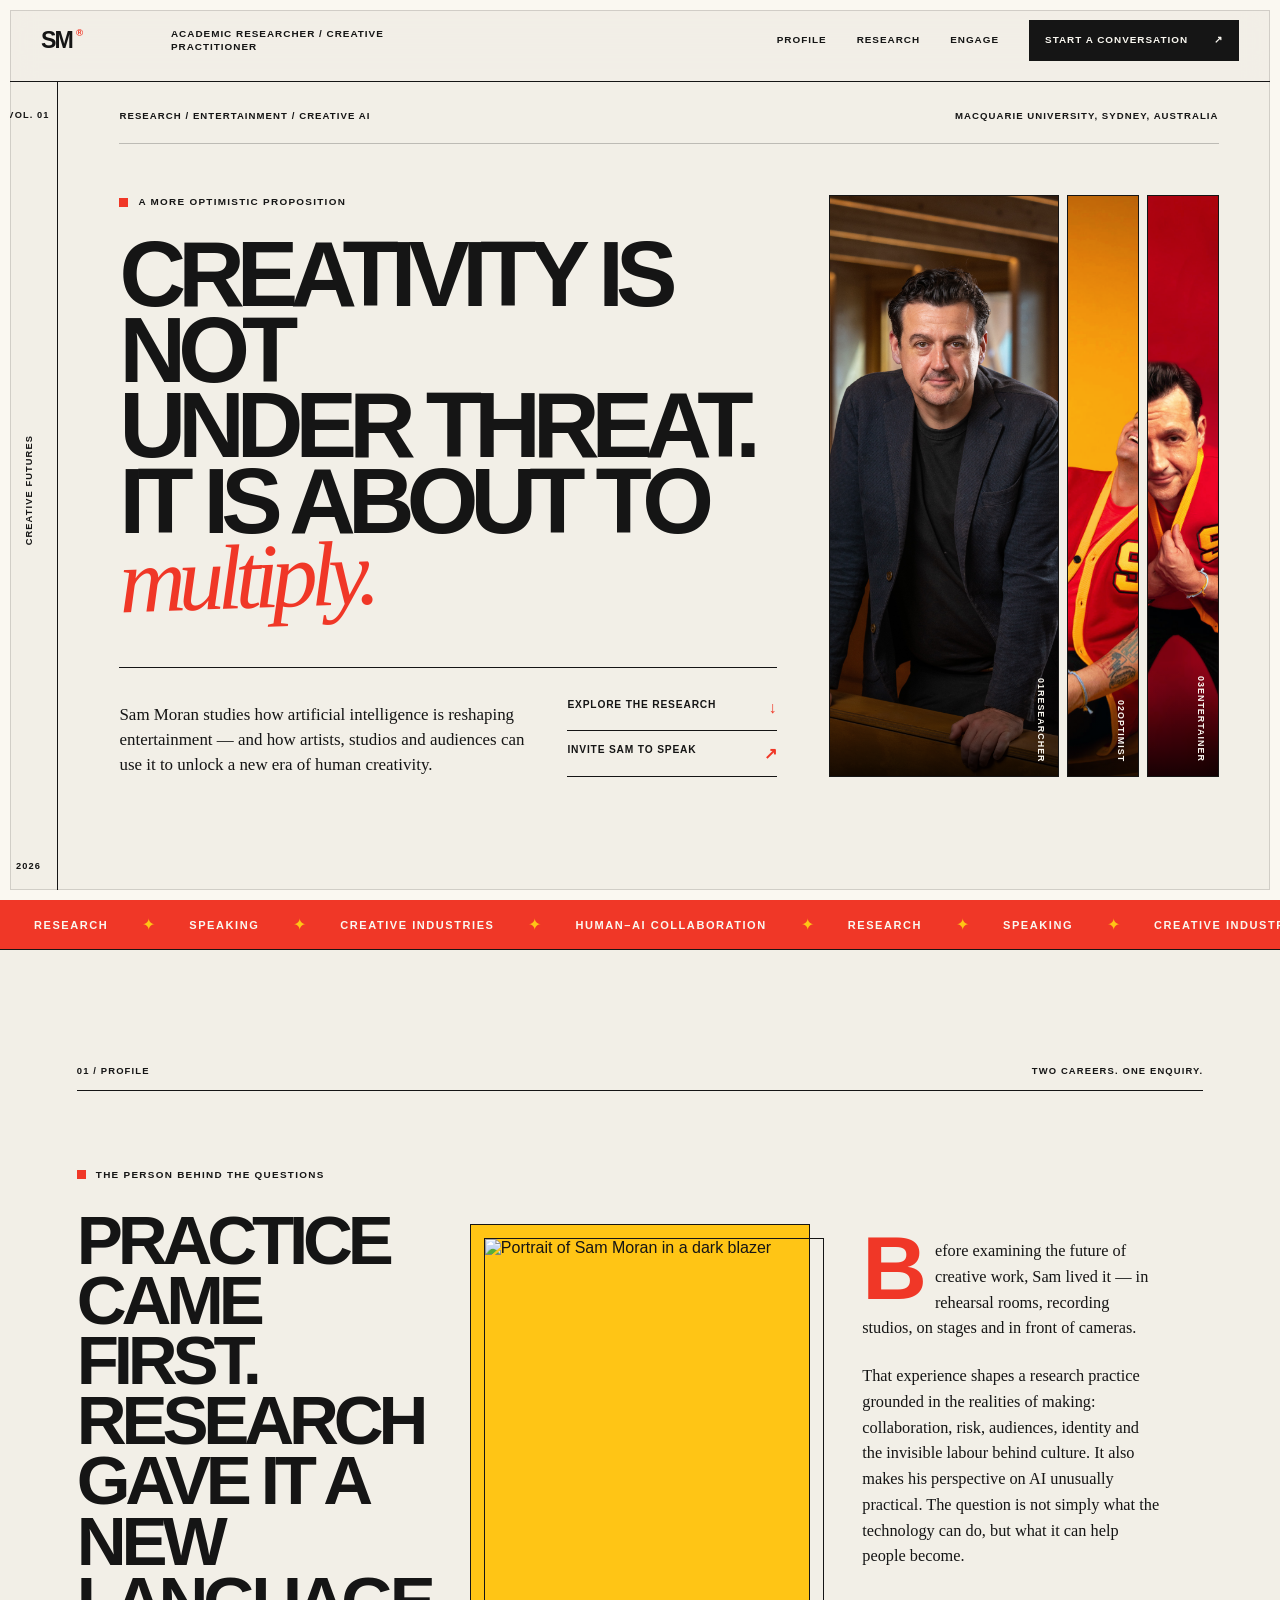
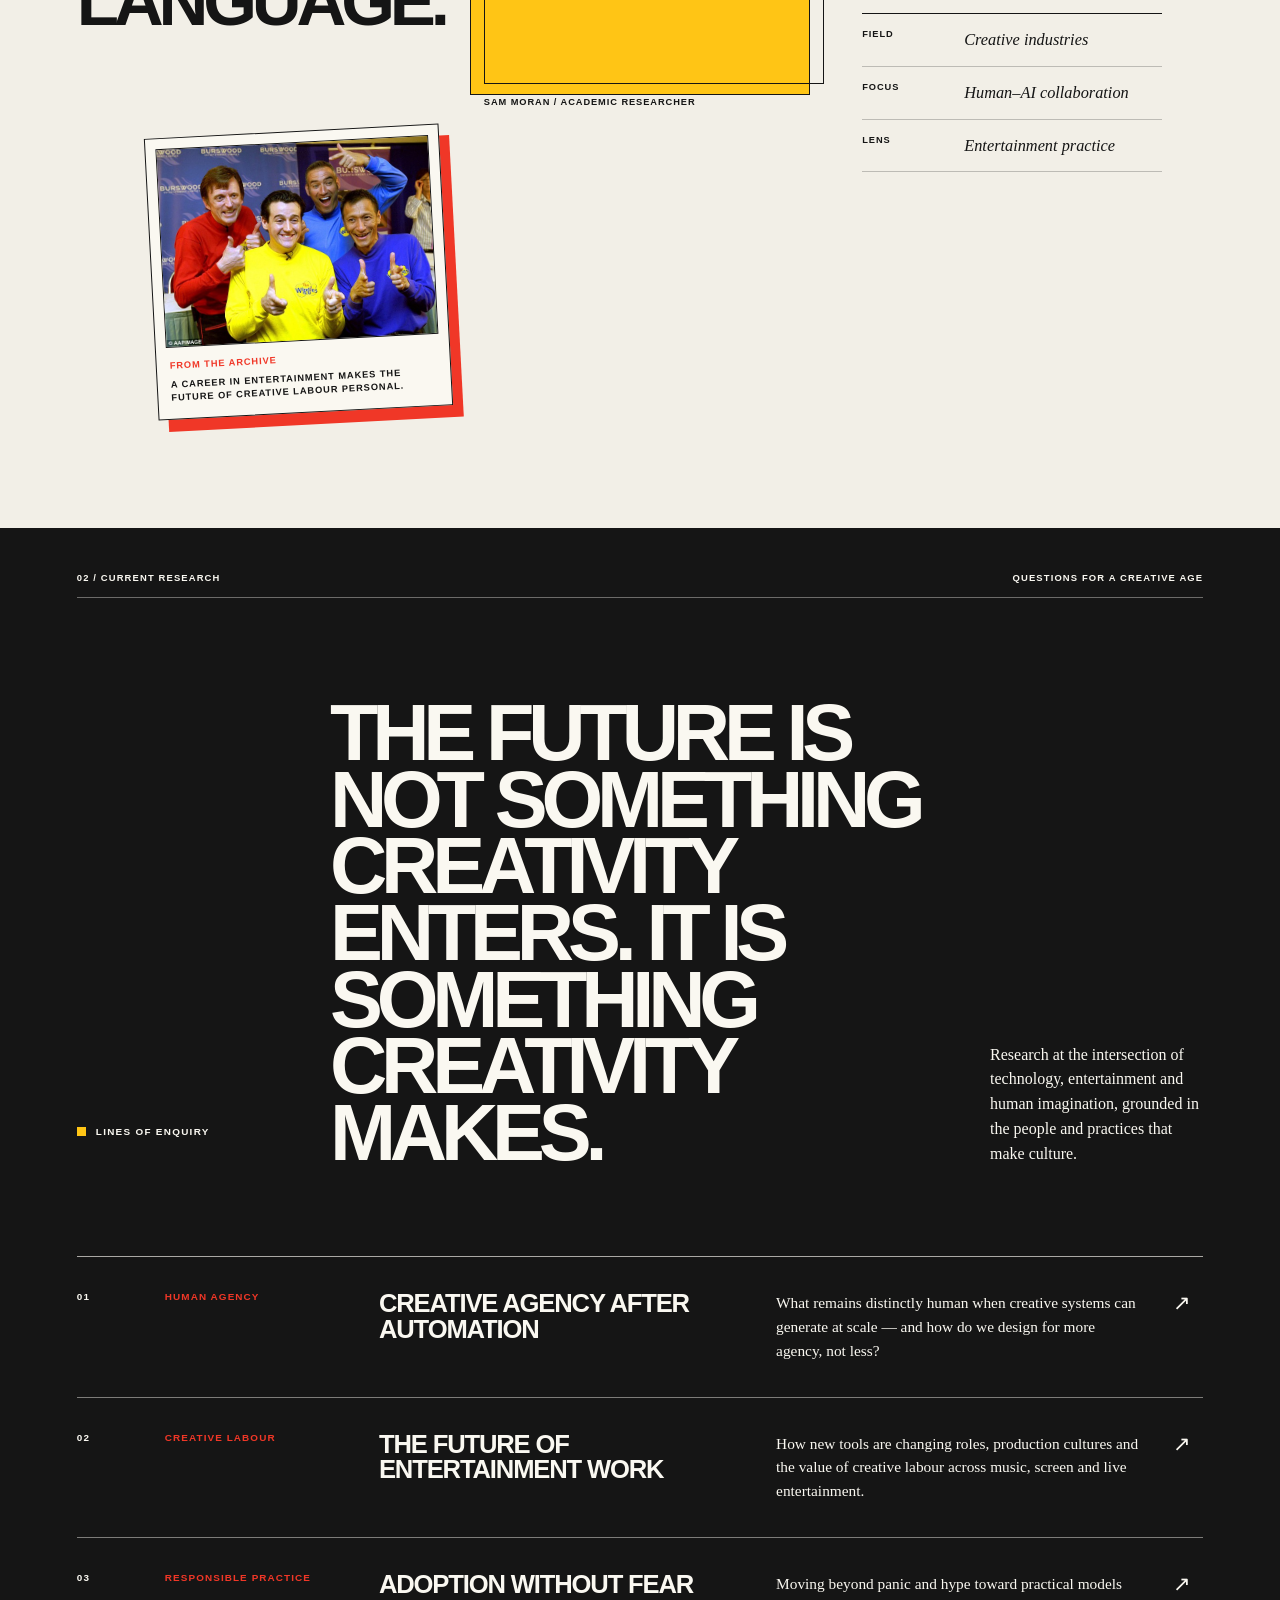
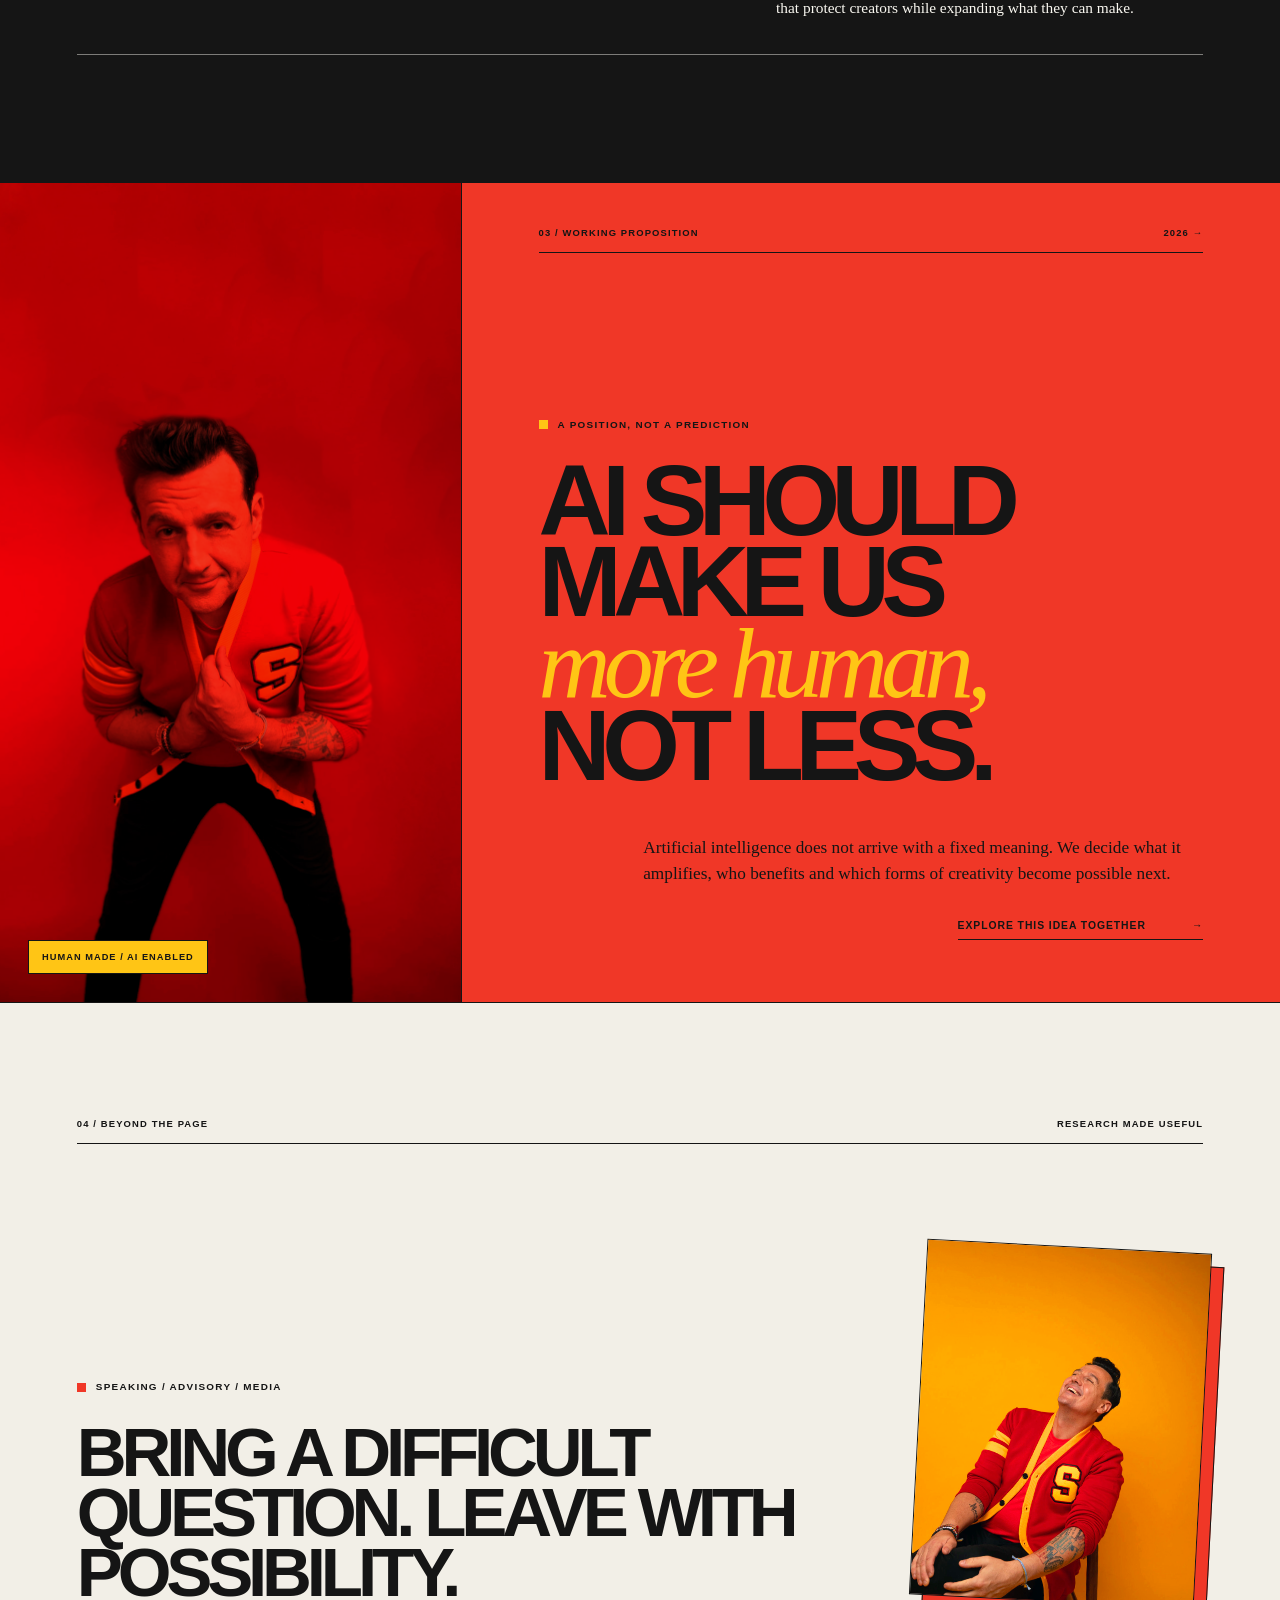
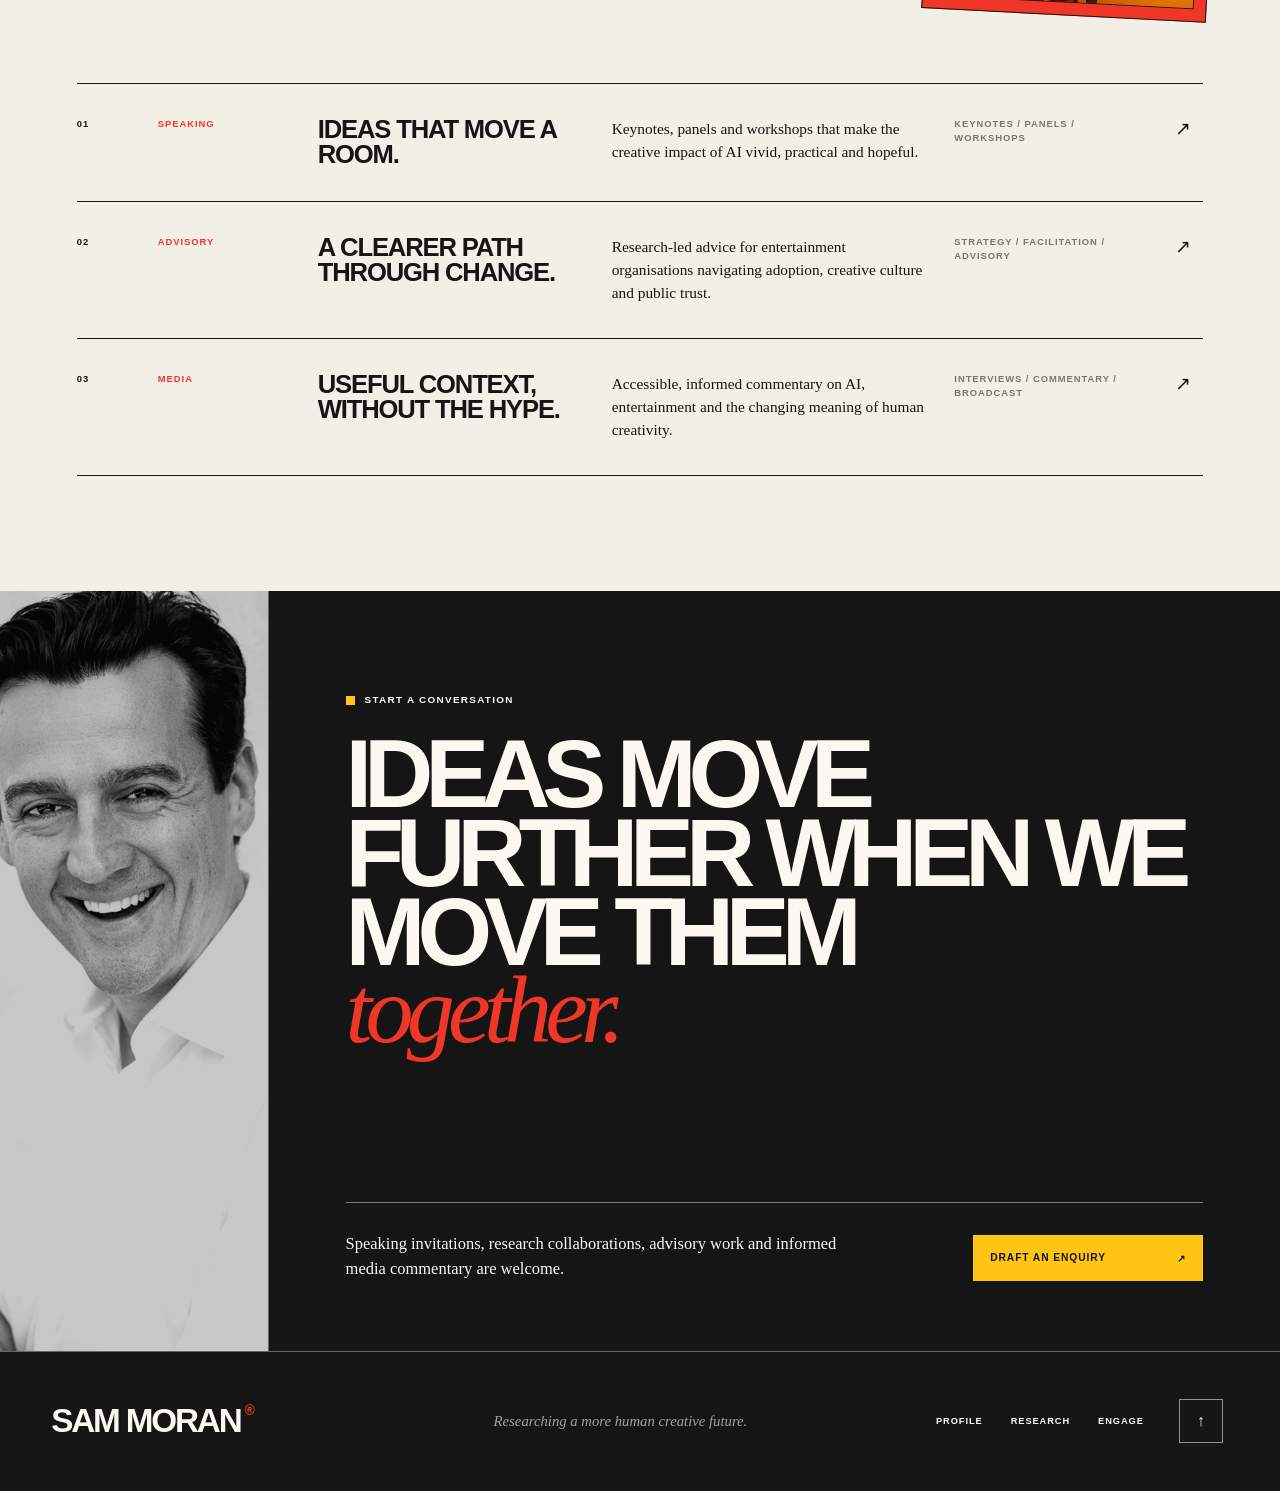
==== commit cc411446: "Align profile copy and update university" ====
--- a/index.html
+++ b/index.html
@@ -49,7 +49,7 @@
       <div class="hero-content">
         <div class="hero-meta">
           <p>Research / Entertainment / Creative AI</p>
-          <p>University of Tasmania, Australia</p>
+          <p>Macquarie University, Sydney, Australia</p>
         </div>
 
         <div class="hero-grid">
--- a/styles.css
+++ b/styles.css
@@ -153,7 +153,7 @@
   display: grid;
   grid-template-columns: minmax(0, 1.3fr) minmax(390px, 0.7fr);
   gap: clamp(28px, 4vw, 70px);
-  align-items: end;
+  align-items: stretch;
   padding-top: clamp(34px, 4vw, 68px);
 }
 .hero-copy { min-width: 0; }
@@ -235,7 +235,7 @@
 .hero-actions a span { color: var(--red); font-size: 1rem; }
 
 .portrait-deck {
-  height: min(620px, 66vh);
+  height: auto;
   min-height: 470px;
   display: flex;
   gap: 8px;
@@ -379,7 +379,7 @@
 }
 .profile-portrait figcaption { margin-top: 12px; }
 .profile-copy {
-  padding-top: 3px;
+  padding-top: 70px;
   font-family: var(--serif);
   font-size: 1.02rem;
   line-height: 1.58;
@@ -755,7 +755,7 @@
   .profile-grid { grid-template-columns: 1fr 1fr; }
   .profile-heading { grid-column: 1 / -1; }
   .profile-portrait { transform: none; }
-  .profile-copy { padding-left: 20px; }
+  .profile-copy { padding: 3px 0 0 20px; }
   .archive-card { grid-column: 1; margin: -45px 0 0 auto; }
   .research-heading { grid-template-columns: .4fr 1.6fr; }
   .research-heading > p:last-child { grid-column: 2; max-width: 500px; }
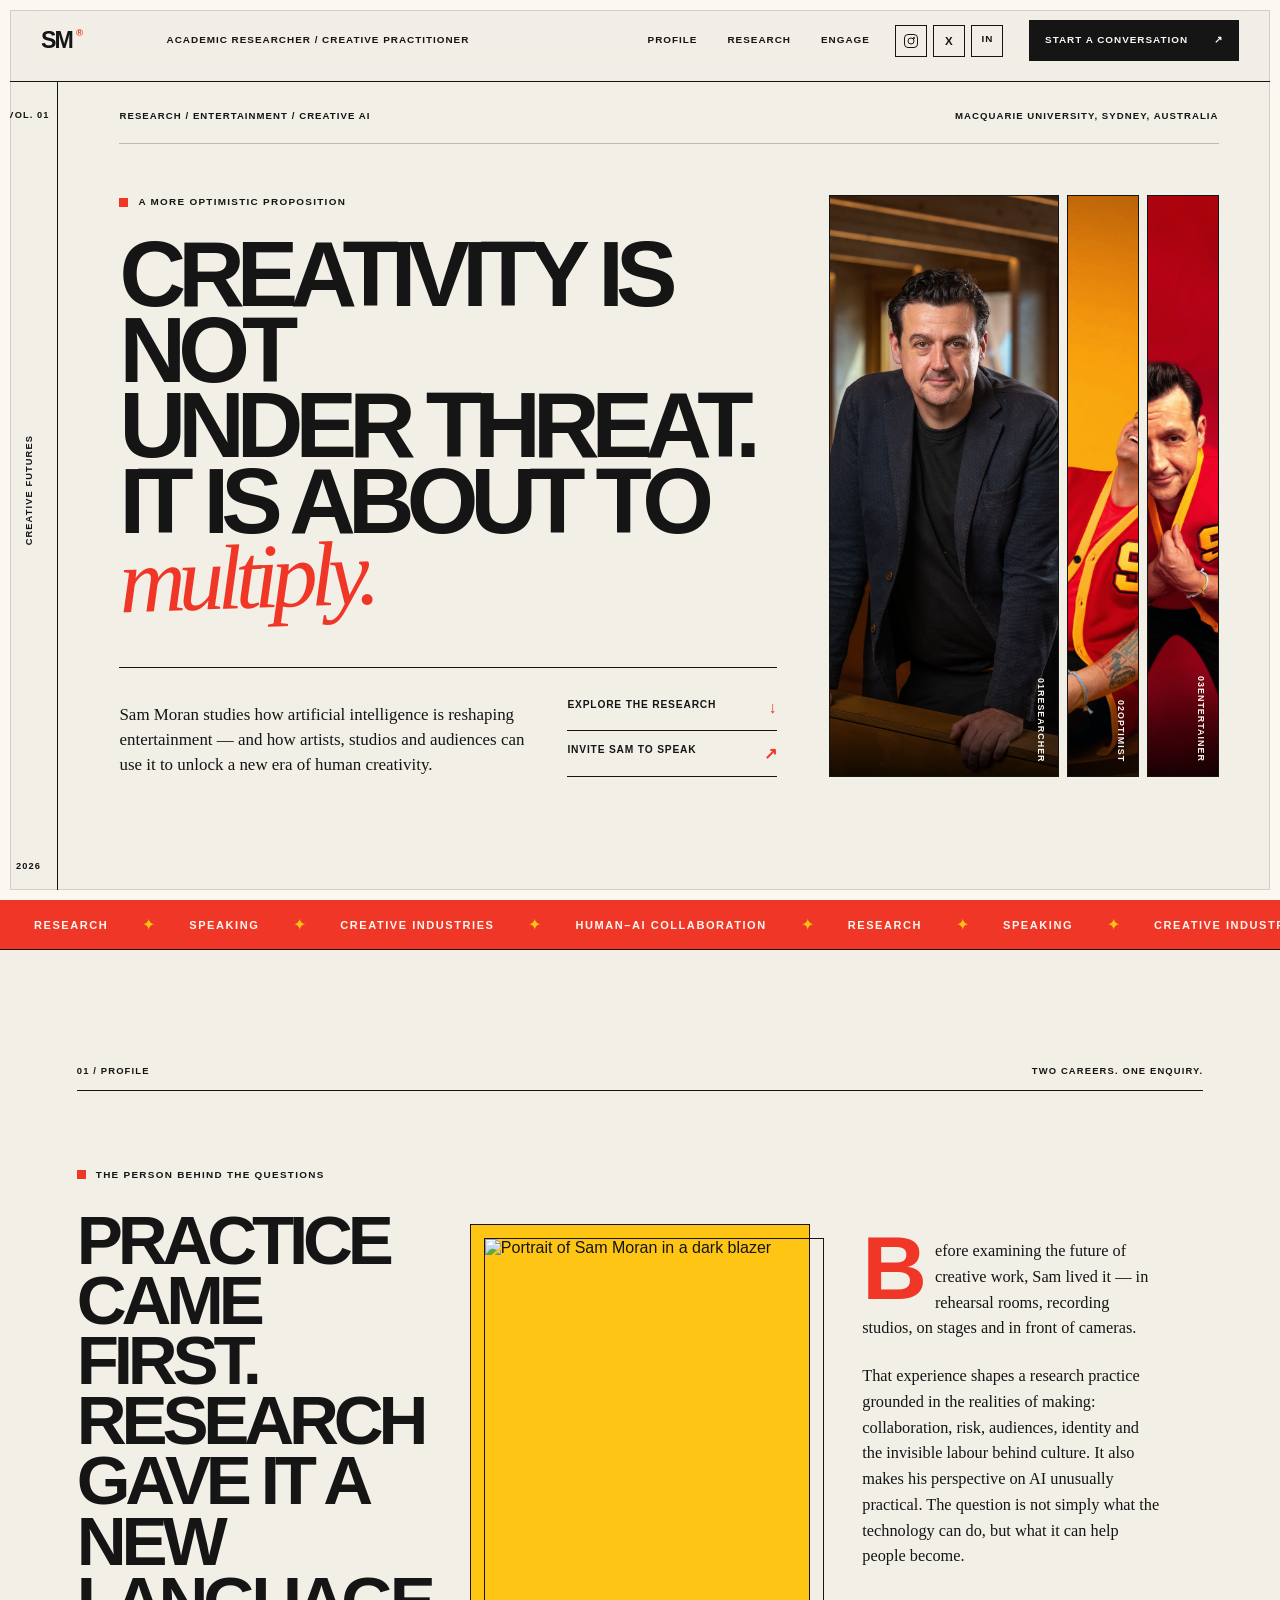
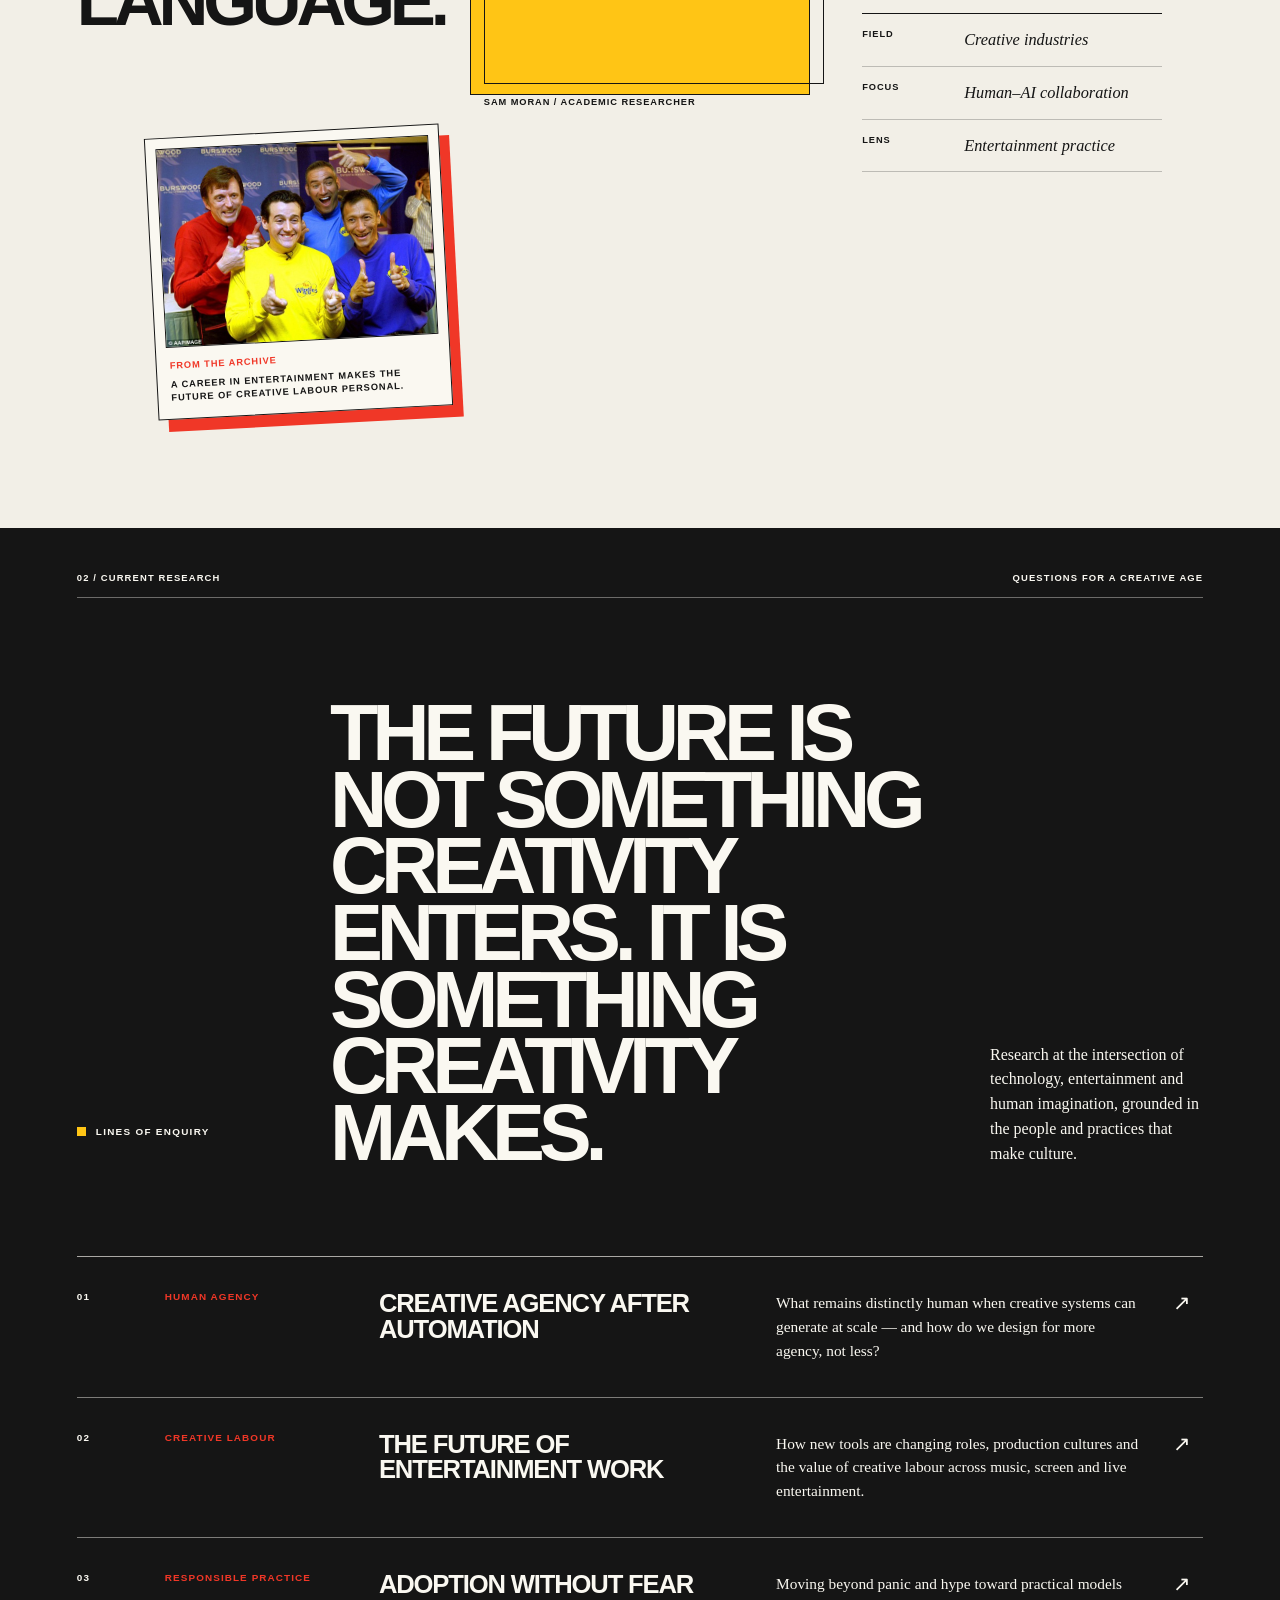
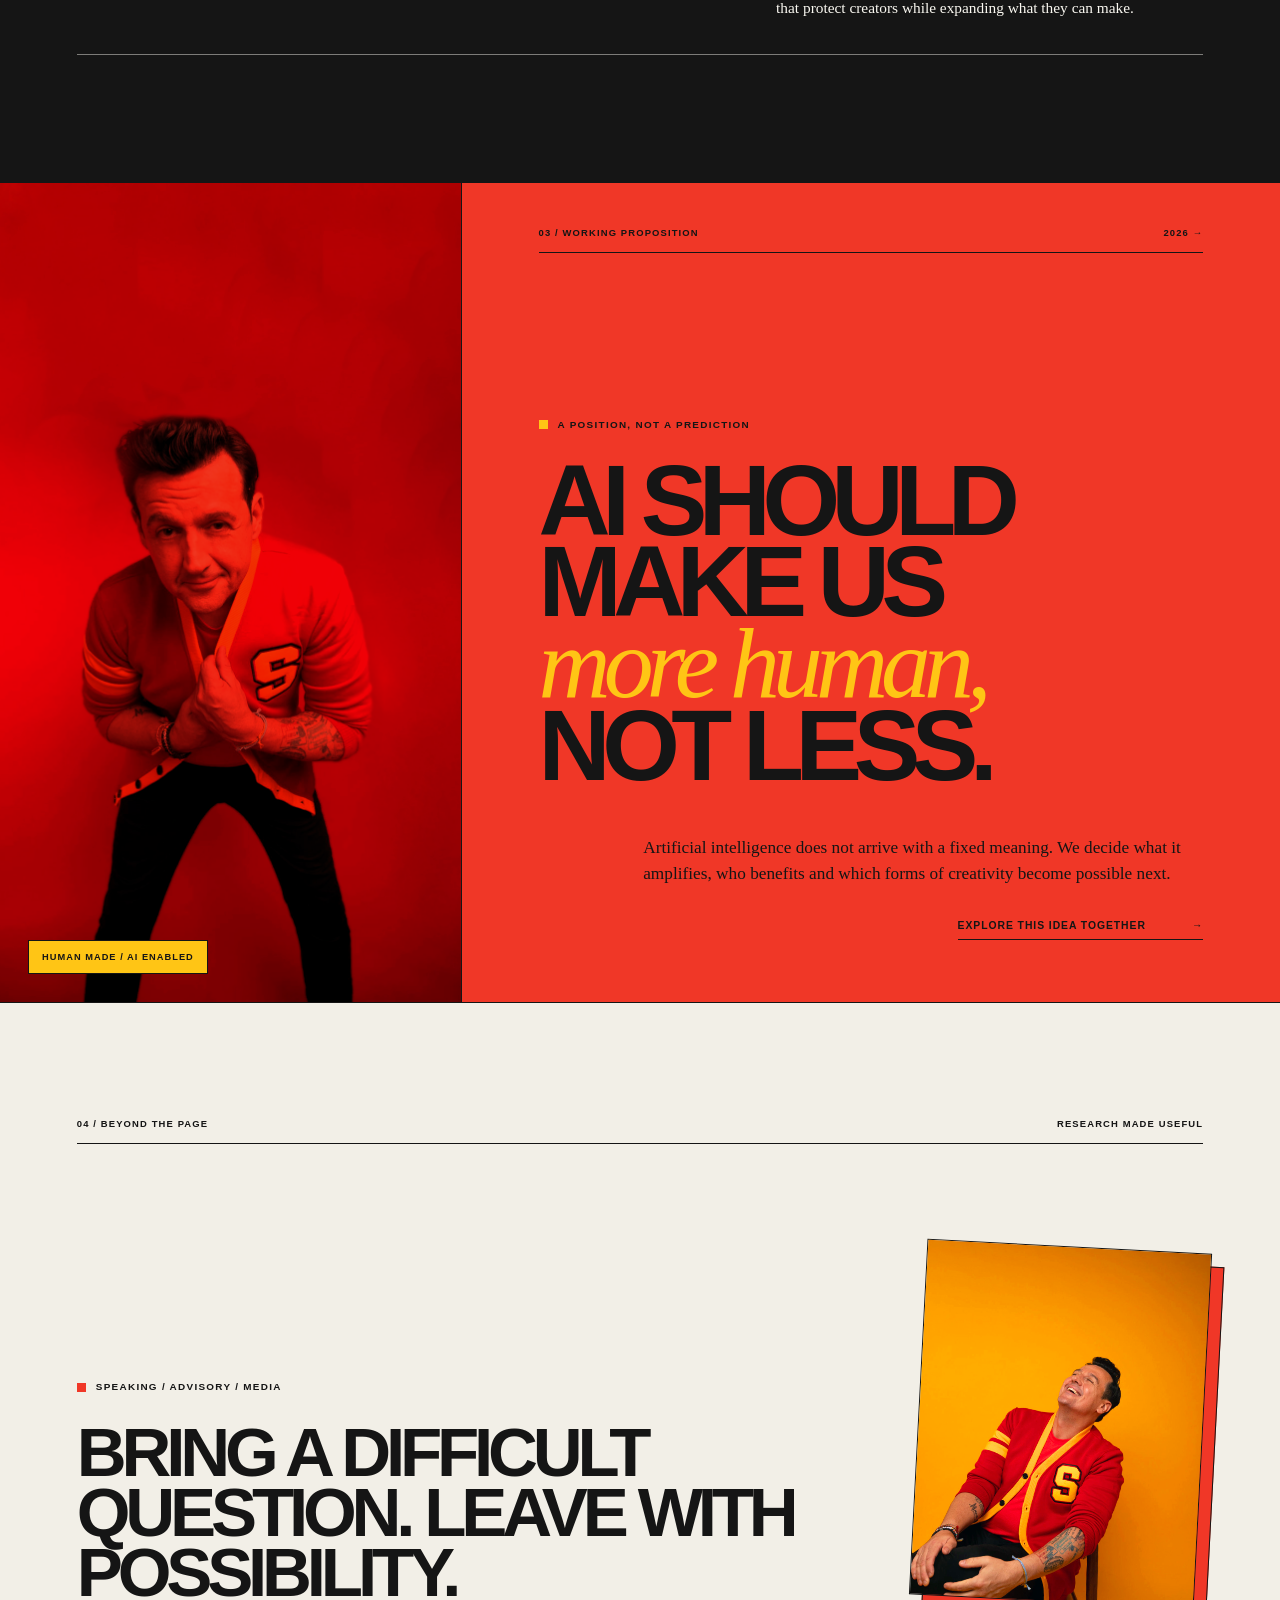
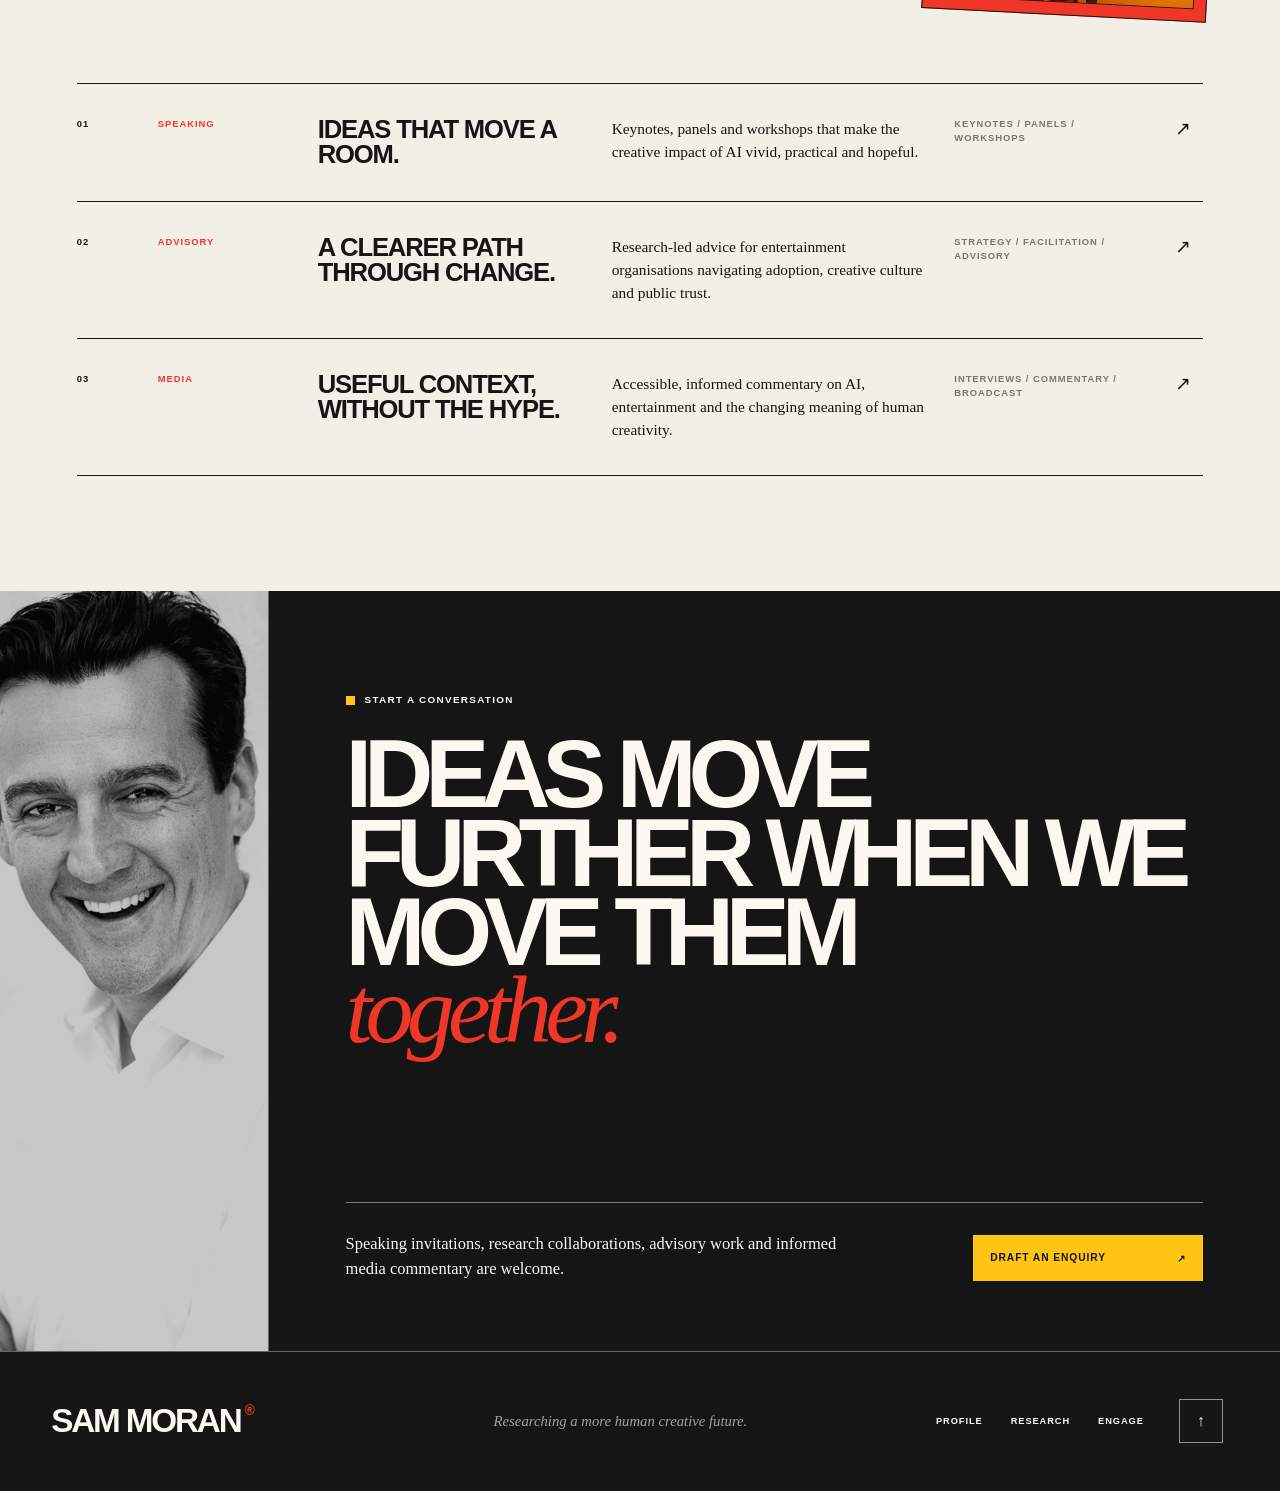
==== commit 3b0bf38e: "Improve site identity and discoverability" ====
--- a/index.html
+++ b/index.html
@@ -3,24 +3,90 @@
 <head>
   <meta charset="utf-8">
   <meta name="viewport" content="width=device-width, initial-scale=1">
-  <title>Sam Moran — Creativity, Entertainment &amp; AI</title>
-  <meta name="description" content="Academic researcher and creative practitioner exploring how AI can expand human creativity across entertainment.">
-  <meta name="keywords" content="Sam Moran, creativity research, artificial intelligence, entertainment industry, human AI collaboration, speaker, consultant">
+  <title>Sam Moran | AI, Creativity &amp; Entertainment Researcher</title>
+  <meta name="description" content="Sam Moran is an academic researcher, creative practitioner and speaker on AI, entertainment, human creativity, creative labour and responsible adoption.">
+  <meta name="keywords" content="Sam Moran, AI speaker, creativity speaker, entertainment industry speaker, artificial intelligence researcher, human AI collaboration, creative industries, creative labour, responsible AI">
+  <meta name="author" content="Sam Moran">
+  <meta name="robots" content="index, follow, max-image-preview:large, max-snippet:-1, max-video-preview:-1">
   <meta name="theme-color" content="#f2efe7">
-
-  <meta property="og:title" content="Sam Moran — Creativity, Multiplied">
-  <meta property="og:description" content="Research · Entertainment · Creative AI">
+  <link rel="canonical" href="https://www.sammoran.phd/">
+
+  <meta property="og:title" content="Sam Moran — AI, Creativity &amp; Entertainment Speaker">
+  <meta property="og:description" content="Academic researcher, creative practitioner and speaker exploring human creativity, entertainment and responsible AI adoption.">
   <meta property="og:type" content="website">
-  <meta property="og:image" content="/og.png">
+  <meta property="og:url" content="https://www.sammoran.phd/">
+  <meta property="og:site_name" content="Sam Moran">
+  <meta property="og:locale" content="en_AU">
+  <meta property="og:image" content="https://www.sammoran.phd/og.png">
   <meta property="og:image:width" content="1731">
   <meta property="og:image:height" content="909">
   <meta property="og:image:alt" content="Creativity, Multiplied — Sam Moran">
   <meta name="twitter:card" content="summary_large_image">
-  <meta name="twitter:title" content="Sam Moran — Creativity, Multiplied">
-  <meta name="twitter:description" content="Research · Entertainment · Creative AI">
-  <meta name="twitter:image" content="/og.png">
+  <meta name="twitter:site" content="@sammoran">
+  <meta name="twitter:creator" content="@sammoran">
+  <meta name="twitter:title" content="Sam Moran — AI, Creativity &amp; Entertainment Speaker">
+  <meta name="twitter:description" content="Academic researcher, creative practitioner and speaker exploring human creativity, entertainment and responsible AI adoption.">
+  <meta name="twitter:image" content="https://www.sammoran.phd/og.png">
 
   <link rel="stylesheet" href="/styles.css">
+  <script type="application/ld+json">
+    {
+      "@context": "https://schema.org",
+      "@graph": [
+        {
+          "@type": "WebSite",
+          "@id": "https://www.sammoran.phd/#website",
+          "url": "https://www.sammoran.phd/",
+          "name": "Sam Moran",
+          "description": "Official profile of Sam Moran: academic researcher, creative practitioner and speaker on AI, creativity and entertainment.",
+          "inLanguage": "en-AU"
+        },
+        {
+          "@type": "ProfilePage",
+          "@id": "https://www.sammoran.phd/#profile",
+          "url": "https://www.sammoran.phd/",
+          "name": "Sam Moran — AI, Creativity & Entertainment Researcher",
+          "isPartOf": {
+            "@id": "https://www.sammoran.phd/#website"
+          },
+          "dateCreated": "2026-07-24",
+          "dateModified": "2026-07-24",
+          "inLanguage": "en-AU",
+          "mainEntity": {
+            "@id": "https://www.sammoran.phd/#sam-moran"
+          }
+        },
+        {
+          "@type": "Person",
+          "@id": "https://www.sammoran.phd/#sam-moran",
+          "name": "Sam Moran",
+          "url": "https://www.sammoran.phd/",
+          "image": "https://www.sammoran.phd/images/sam-academic.jpg",
+          "email": "mailto:hello@childsplay.media",
+          "jobTitle": "Academic researcher, creative practitioner and speaker",
+          "description": "Academic researcher, creative practitioner and speaker exploring artificial intelligence, entertainment, human creativity, creative labour and responsible adoption.",
+          "affiliation": {
+            "@type": "CollegeOrUniversity",
+            "name": "Macquarie University",
+            "url": "https://www.mq.edu.au/"
+          },
+          "knowsAbout": [
+            "Artificial intelligence in entertainment",
+            "Human–AI collaboration",
+            "Creative industries",
+            "Creative labour",
+            "Responsible AI adoption",
+            "Human agency after automation"
+          ],
+          "sameAs": [
+            "https://www.instagram.com/officialsammoran/",
+            "https://x.com/sammoran",
+            "https://www.linkedin.com/in/moransam/"
+          ]
+        }
+      ]
+    }
+  </script>
 </head>
 <body>
   <a class="skip-link" href="#content">Skip to main content</a>
@@ -32,6 +98,17 @@
       <a href="#profile">Profile</a>
       <a href="#research">Research</a>
       <a href="#engage">Engage</a>
+    </nav>
+    <nav class="site-socials" aria-label="Social profiles">
+      <a class="social-instagram" href="https://www.instagram.com/officialsammoran/" target="_blank" rel="me noopener noreferrer" aria-label="Sam Moran on Instagram">
+        <span class="instagram-glyph" aria-hidden="true"></span>
+      </a>
+      <a class="social-x" href="https://x.com/sammoran" target="_blank" rel="me noopener noreferrer" aria-label="Sam Moran on X">
+        <span aria-hidden="true">X</span>
+      </a>
+      <a class="social-linkedin" href="https://www.linkedin.com/in/moransam/" target="_blank" rel="me noopener noreferrer" aria-label="Sam Moran on LinkedIn">
+        <span aria-hidden="true">in</span>
+      </a>
     </nav>
     <a class="header-contact" href="#contact">
       Start a conversation <span aria-hidden="true">↗</span>
@@ -265,7 +342,7 @@
             Speaking invitations, research collaborations, advisory work and informed media
             commentary are welcome.
           </p>
-          <a href="mailto:?subject=Speaking%2C%20research%20or%20media%20enquiry%20for%20Sam%20Moran">
+          <a href="mailto:hello@childsplay.media?subject=Speaking%2C%20research%20or%20media%20enquiry%20for%20Sam%20Moran">
             Draft an enquiry <span aria-hidden="true">↗</span>
           </a>
         </div>
--- a/styles.css
+++ b/styles.css
@@ -53,9 +53,9 @@
 .site-header {
   min-height: 82px;
   display: grid;
-  grid-template-columns: 100px 1fr auto 210px;
+  grid-template-columns: 100px 1fr auto auto 210px;
   align-items: center;
-  gap: 30px;
+  gap: clamp(16px, 2vw, 30px);
   padding: 0 clamp(28px, 3.2vw, 58px);
   background: rgba(242, 239, 231, 0.94);
   border-bottom: 1px solid var(--ink);
@@ -84,7 +84,10 @@
   letter-spacing: 0.1em;
   text-transform: uppercase;
 }
-.header-role { max-width: 220px; }
+.header-role {
+  max-width: none;
+  white-space: nowrap;
+}
 .site-header nav { display: flex; gap: 30px; }
 .site-header nav a {
   position: relative;
@@ -102,6 +105,63 @@
 }
 .site-header nav a:hover::after,
 .site-header nav a:focus-visible::after { right: 0; }
+.site-socials {
+  display: flex;
+  align-items: center;
+  gap: 6px !important;
+}
+.site-socials a {
+  width: 32px;
+  height: 32px;
+  display: grid;
+  place-items: center;
+  padding: 0;
+  border: 1px solid var(--ink);
+  font-family: Arial, Helvetica, sans-serif;
+  font-size: .67rem;
+  line-height: 1;
+  font-weight: 900;
+  letter-spacing: 0;
+  text-transform: none;
+  transition: color 180ms ease, background 180ms ease;
+}
+.site-socials a::after { display: none; }
+.site-socials a:hover,
+.site-socials a:focus-visible {
+  color: var(--paper);
+  background: var(--ink);
+}
+.social-x { font-size: .72rem !important; }
+.social-linkedin span { transform: translateY(-1px); }
+.instagram-glyph {
+  width: 14px;
+  height: 14px;
+  position: relative;
+  display: block;
+  border: 1.6px solid currentColor;
+  border-radius: 4px;
+}
+.instagram-glyph::before {
+  content: "";
+  width: 5px;
+  height: 5px;
+  position: absolute;
+  left: 50%;
+  top: 50%;
+  border: 1.4px solid currentColor;
+  border-radius: 50%;
+  transform: translate(-50%, -50%);
+}
+.instagram-glyph::after {
+  content: "";
+  width: 2px;
+  height: 2px;
+  position: absolute;
+  right: 2px;
+  top: 2px;
+  border-radius: 50%;
+  background: currentColor;
+}
 .header-contact {
   justify-self: stretch;
   display: flex;
@@ -748,7 +808,7 @@
 }
 
 @media (max-width: 1180px) {
-  .site-header { grid-template-columns: 90px 1fr auto; }
+  .site-header { grid-template-columns: 90px 1fr auto auto; }
   .header-role { display: none; }
   .hero-grid { grid-template-columns: 1fr; }
   .portrait-deck { width: min(760px, 100%); justify-self: end; height: 520px; }
@@ -766,7 +826,7 @@
   body::before { border-width: 6px; }
   .site-header {
     min-height: 70px;
-    grid-template-columns: 1fr auto;
+    grid-template-columns: 1fr auto auto;
     padding: 0 22px;
   }
   .site-header nav { display: none; }
@@ -813,6 +873,8 @@
 }
 
 @media (max-width: 520px) {
+  .site-header { grid-template-columns: 1fr auto; }
+  .site-socials { display: none; }
   .header-contact { min-width: 0; font-size: .54rem; }
   .header-contact span { display: none; }
   .hero-meta { display: block; }
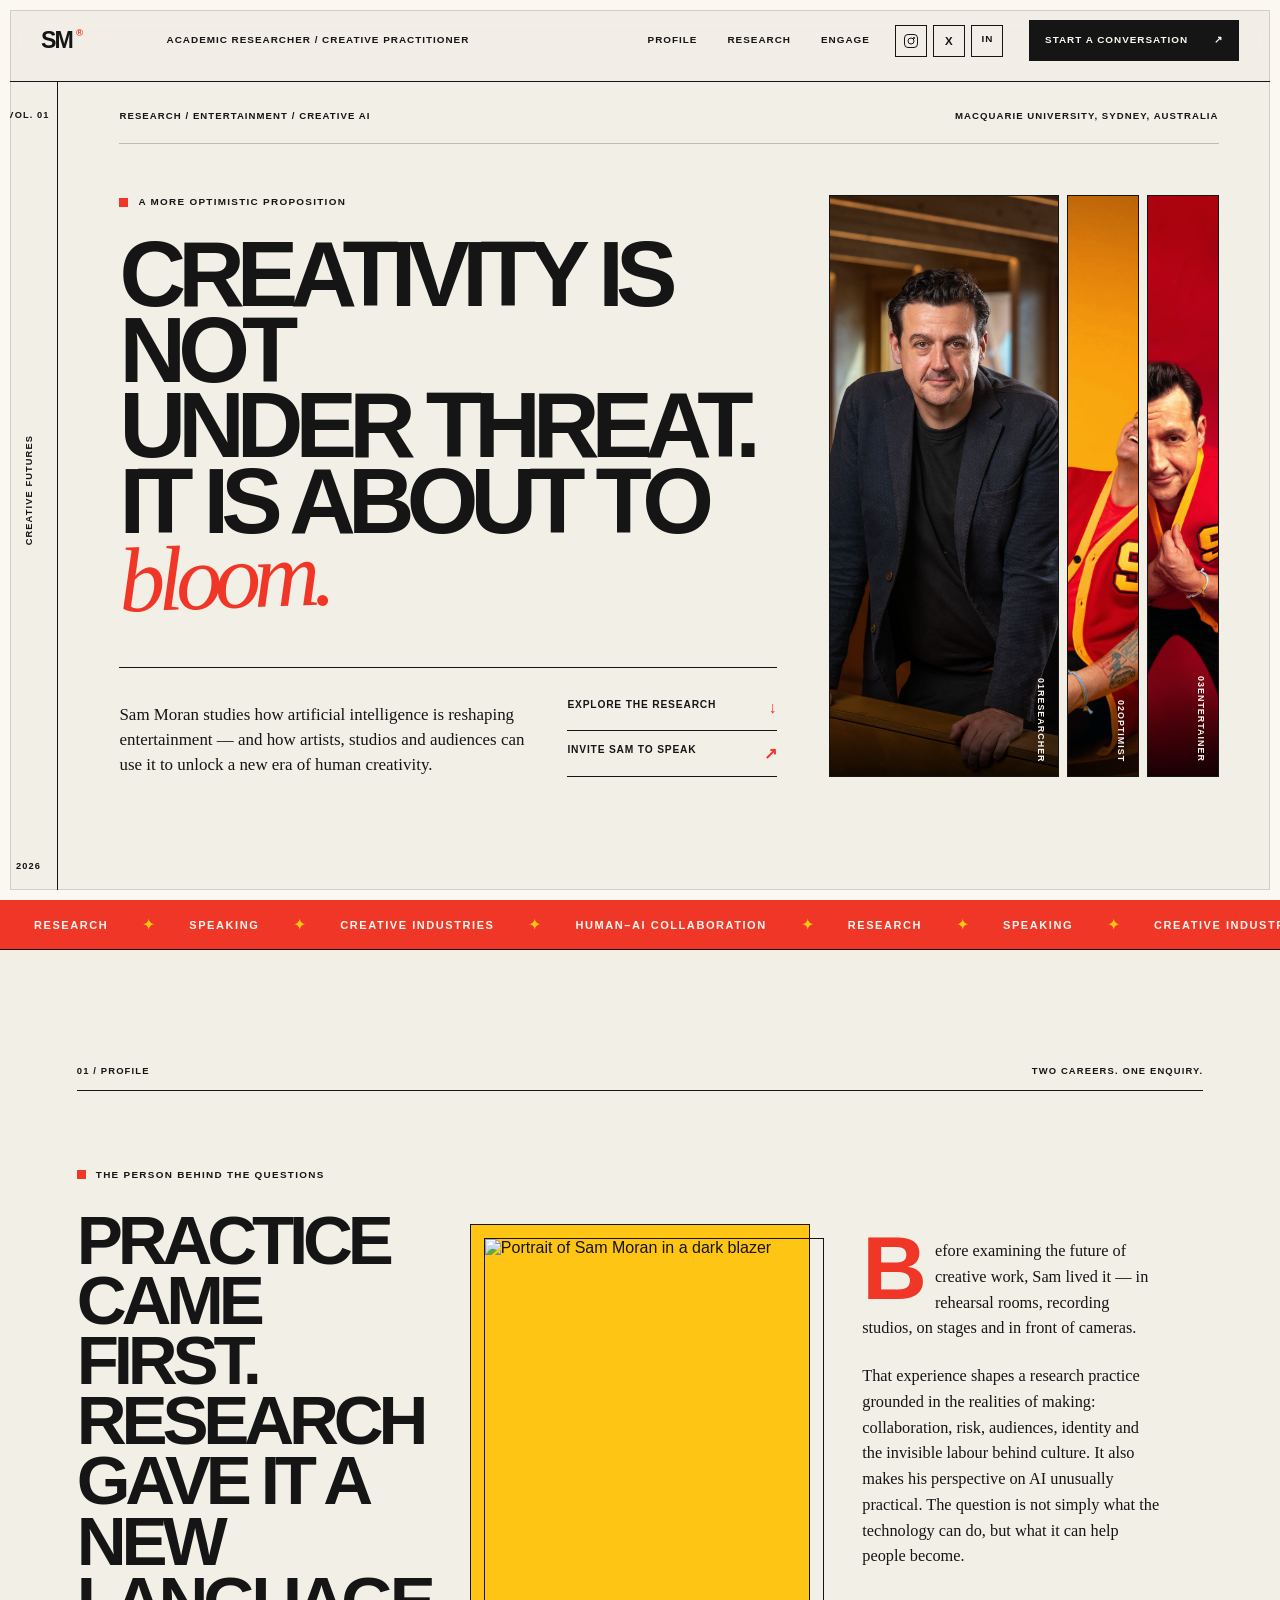
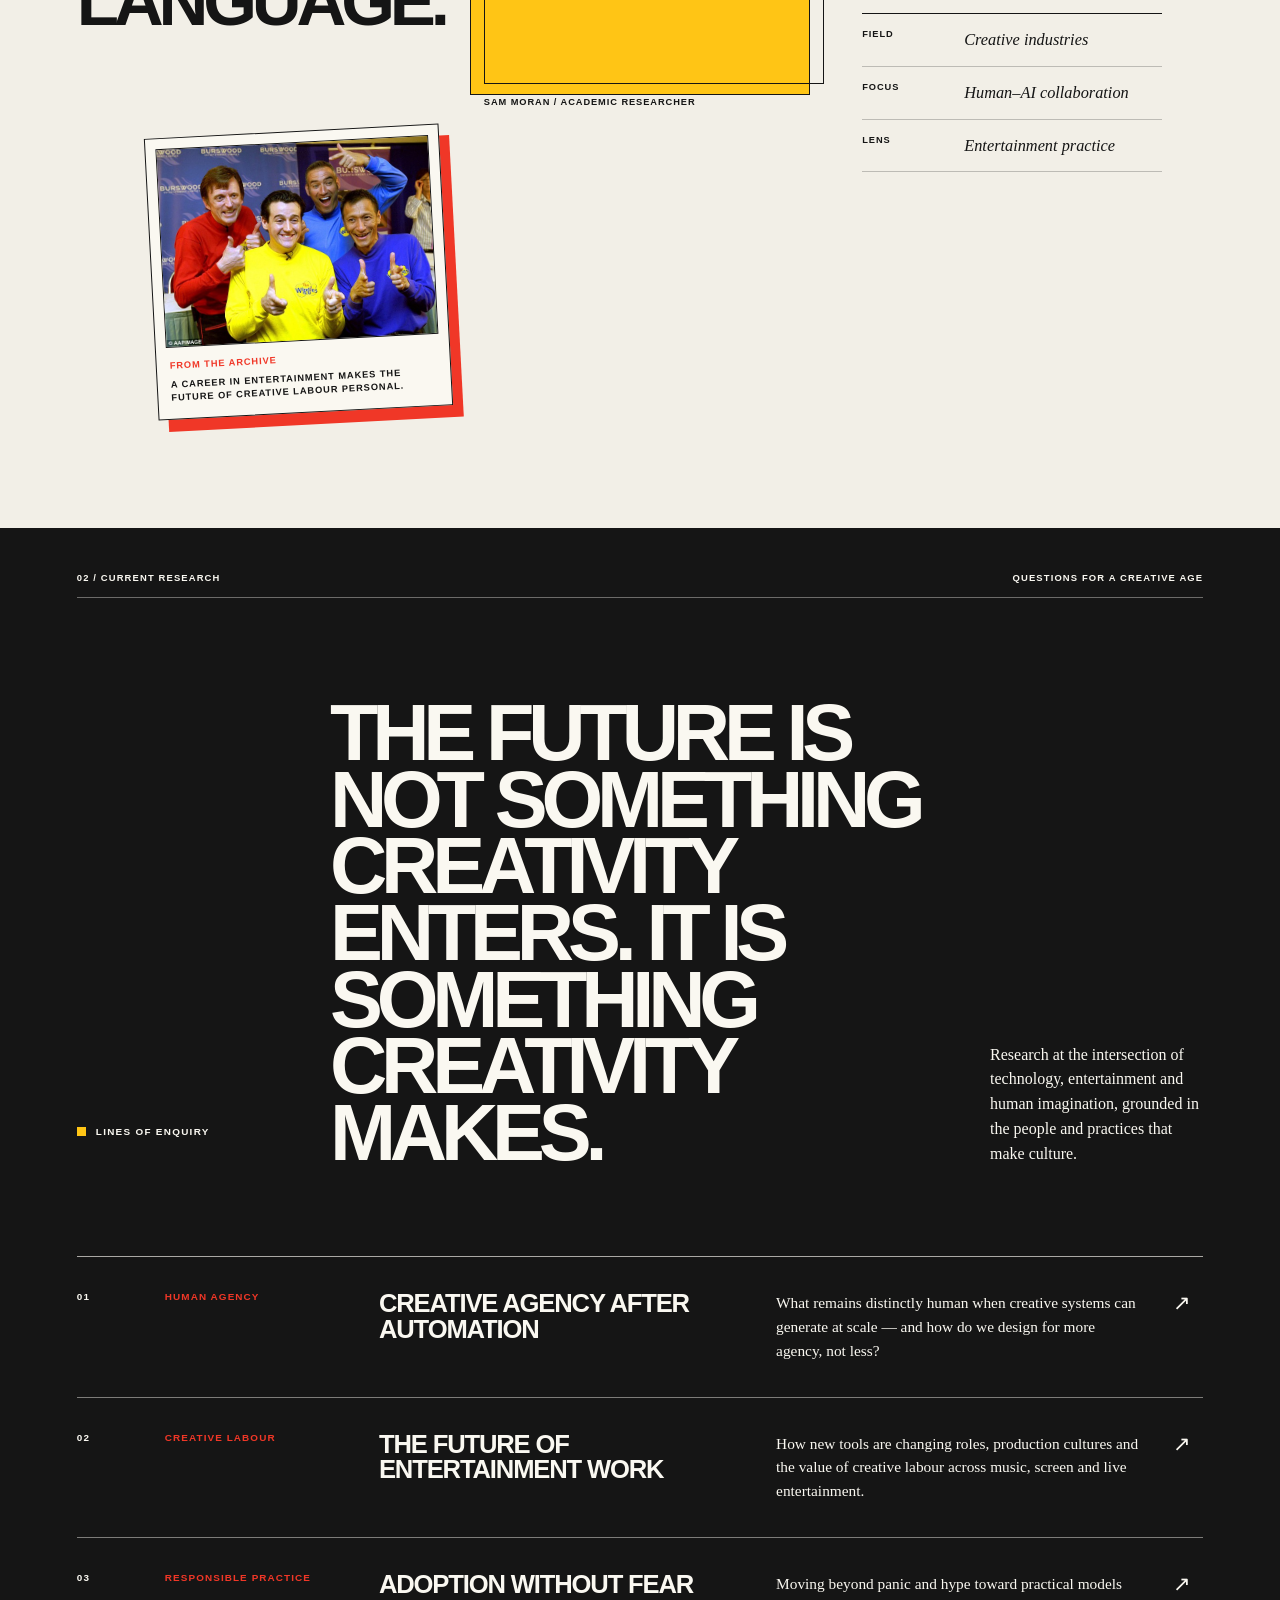
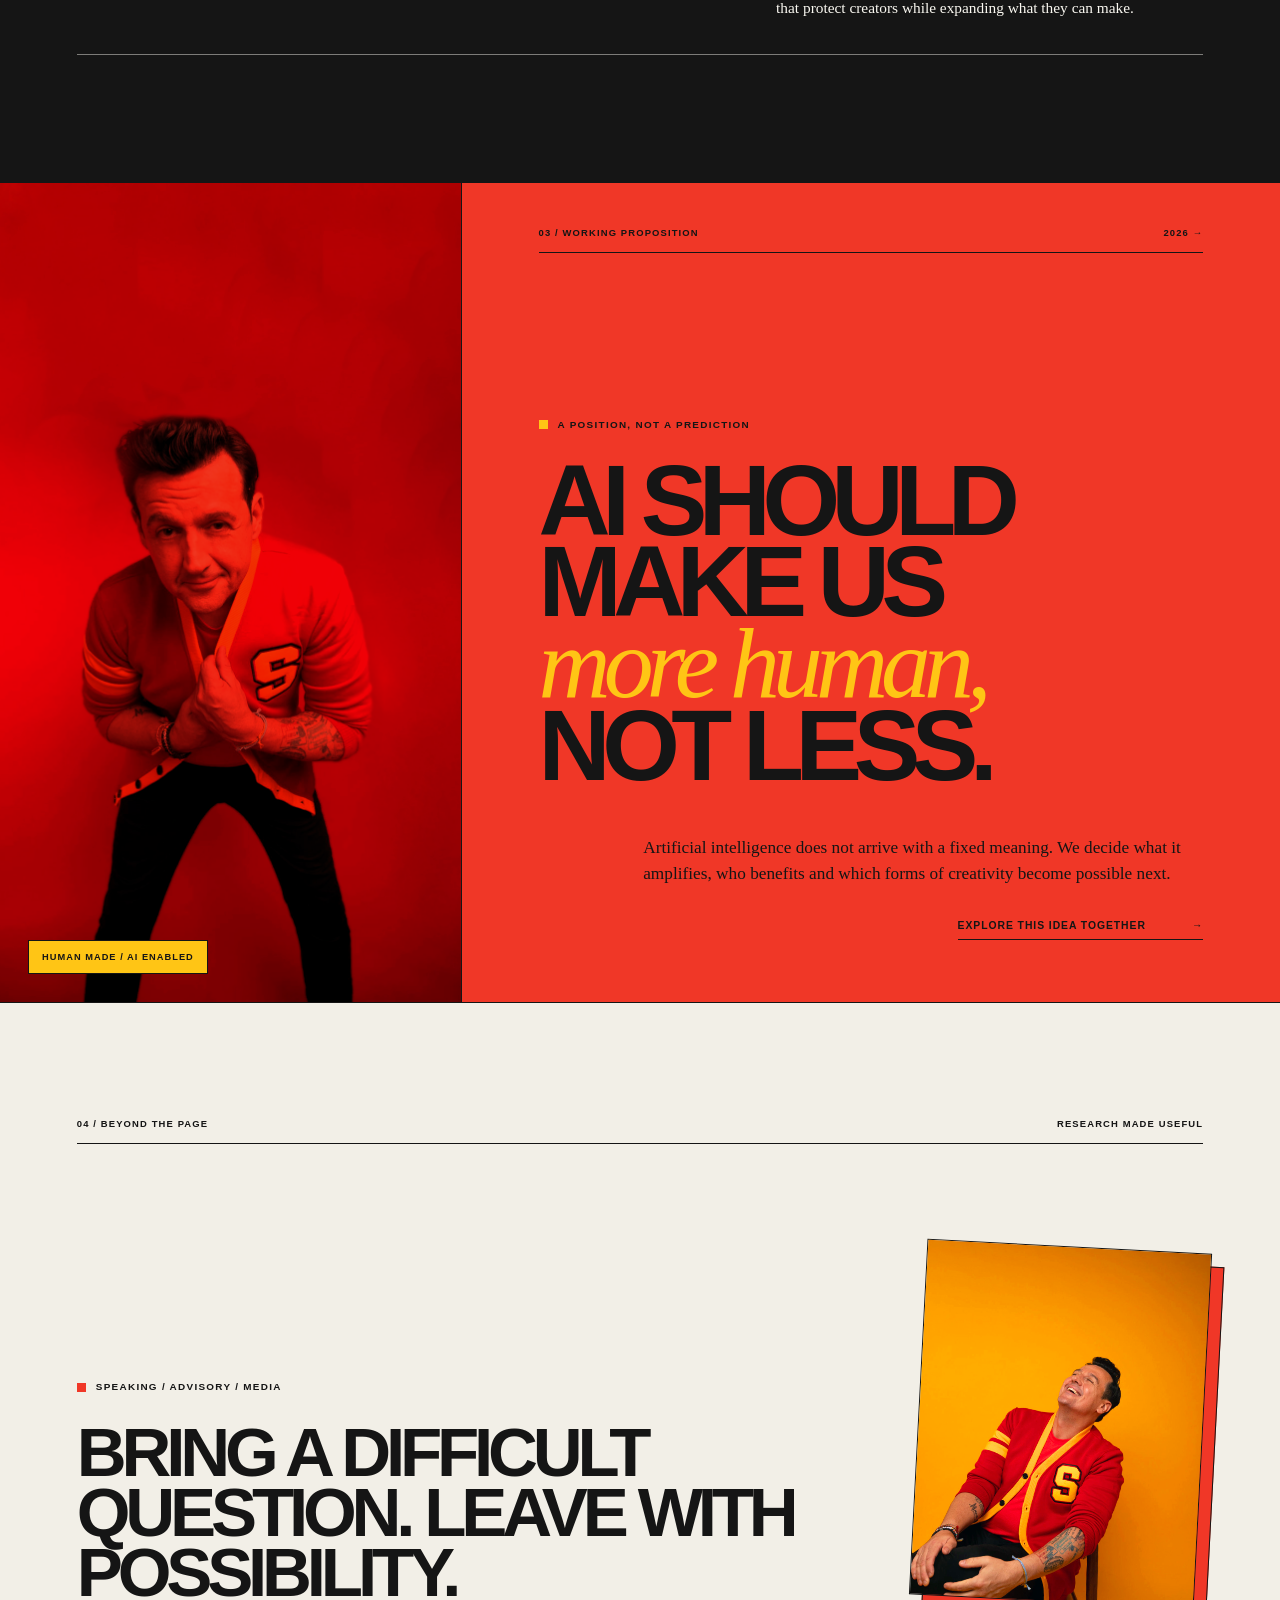
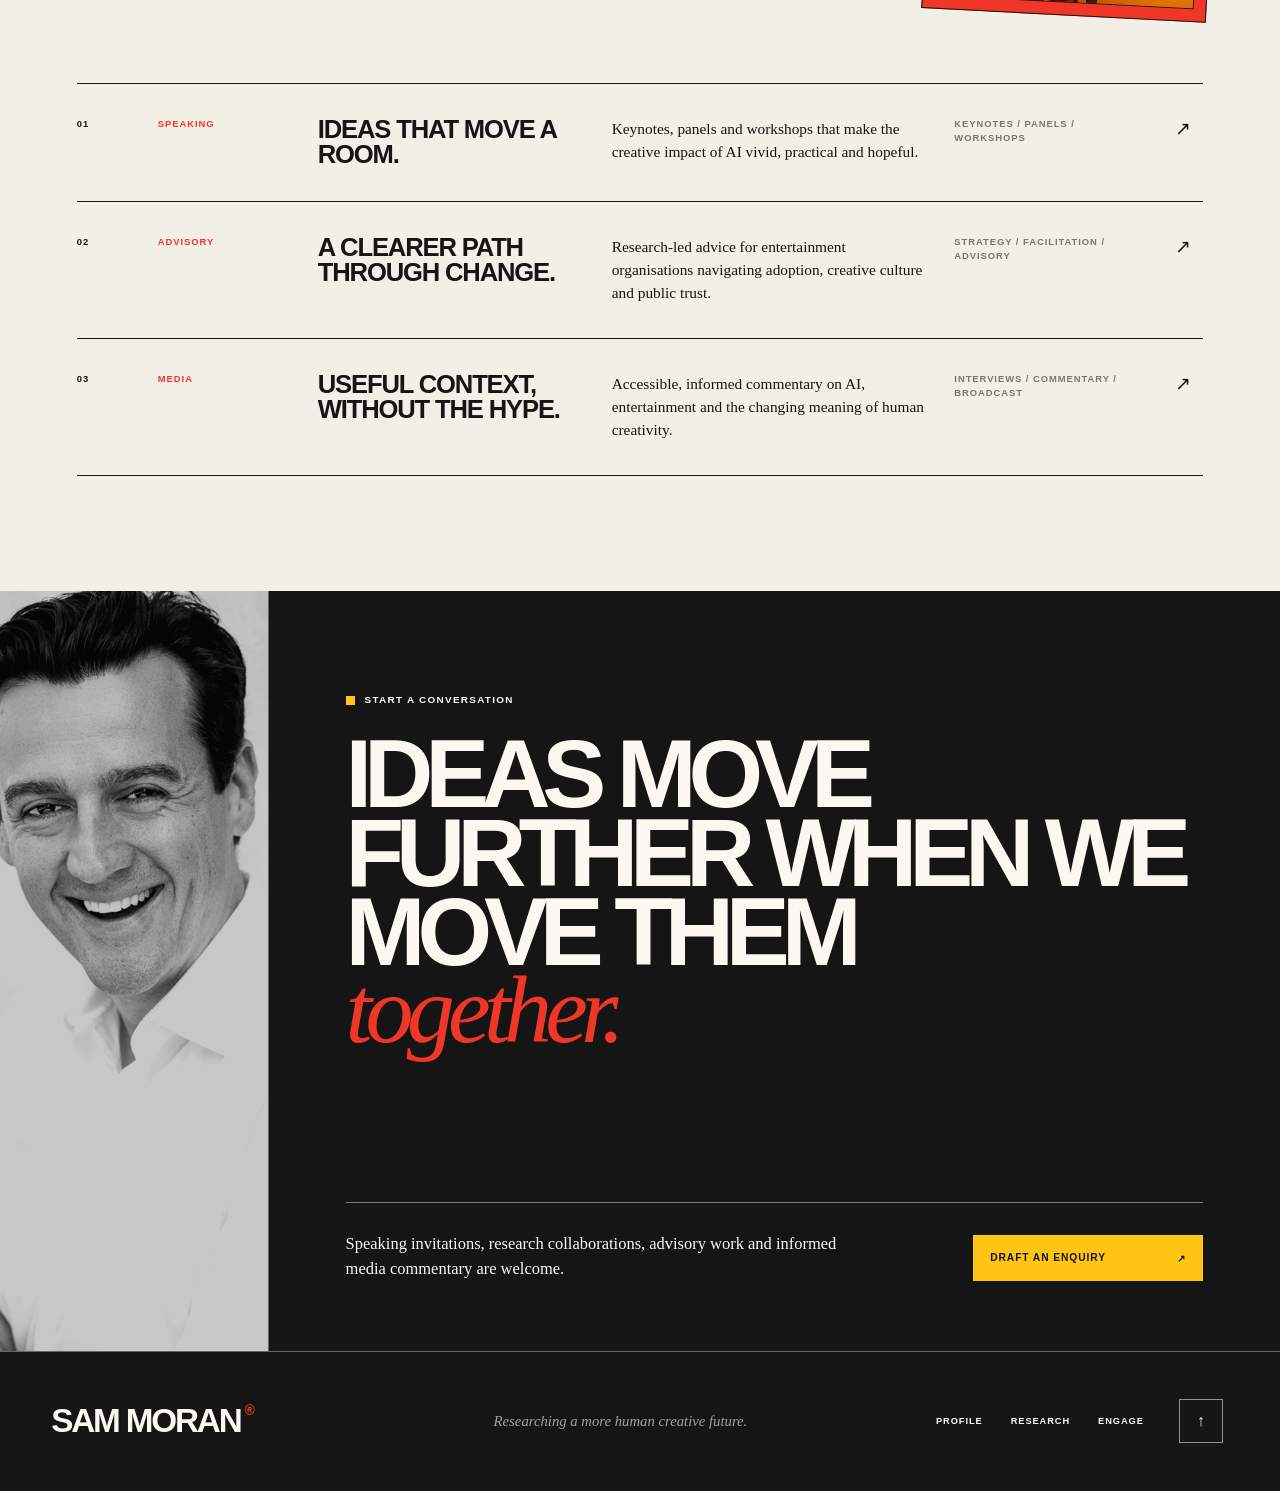
==== commit 1c04edd0: "Adopt the Bloom research motif" ====
--- a/index.html
+++ b/index.html
@@ -20,7 +20,7 @@
   <meta property="og:image" content="https://www.sammoran.phd/og.png">
   <meta property="og:image:width" content="1731">
   <meta property="og:image:height" content="909">
-  <meta property="og:image:alt" content="Creativity, Multiplied — Sam Moran">
+  <meta property="og:image:alt" content="Creativity, Bloom — Sam Moran">
   <meta name="twitter:card" content="summary_large_image">
   <meta name="twitter:site" content="@sammoran">
   <meta name="twitter:creator" content="@sammoran">
@@ -132,10 +132,10 @@
         <div class="hero-grid">
           <div class="hero-copy">
             <p class="hero-kicker">A more optimistic proposition</p>
-            <h1 id="hero-title" aria-label="Creativity is not under threat. It is about to multiply.">
+            <h1 id="hero-title" aria-label="Creativity is not under threat. It is about to bloom.">
               <span>Creativity is not</span>
               <span>under threat.</span>
-              <span>It is about to <em>multiply.</em></span>
+              <span>It is about to <em>bloom.</em></span>
             </h1>
             <div class="hero-intro">
               <p>
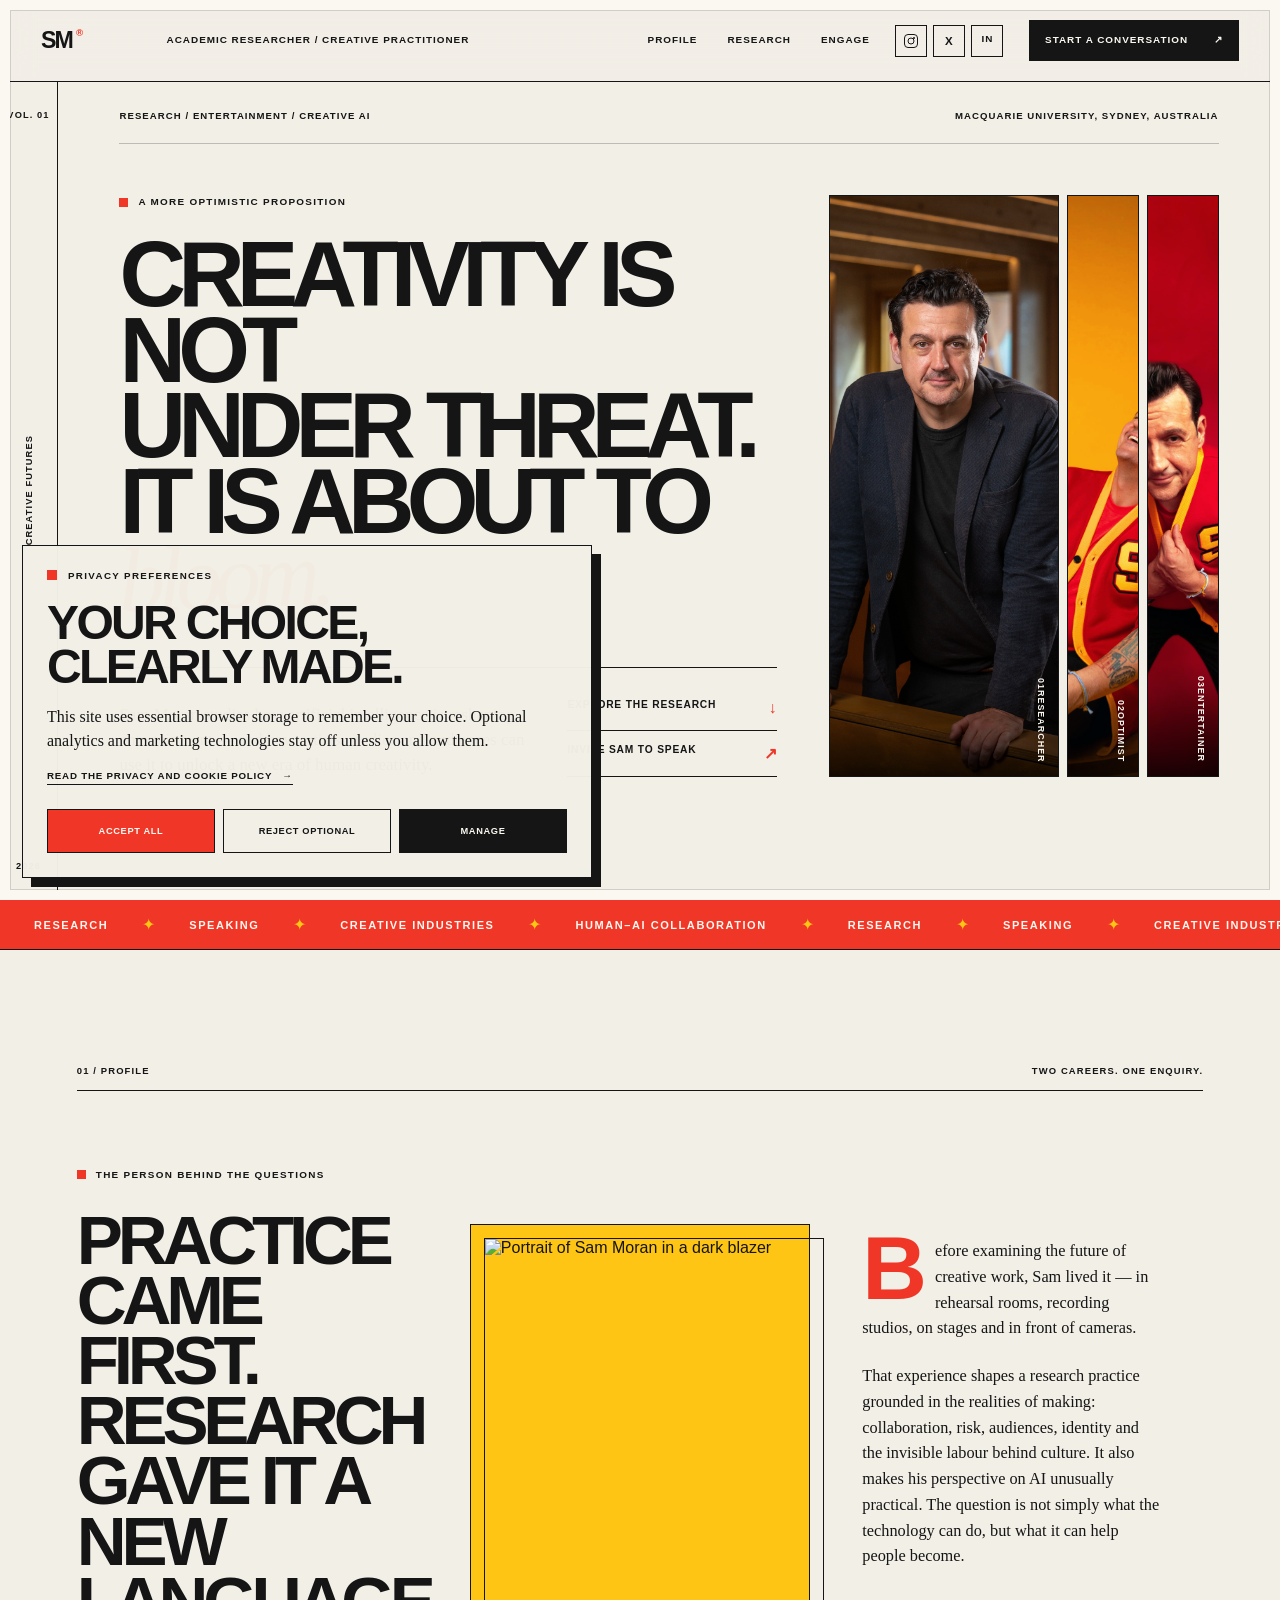
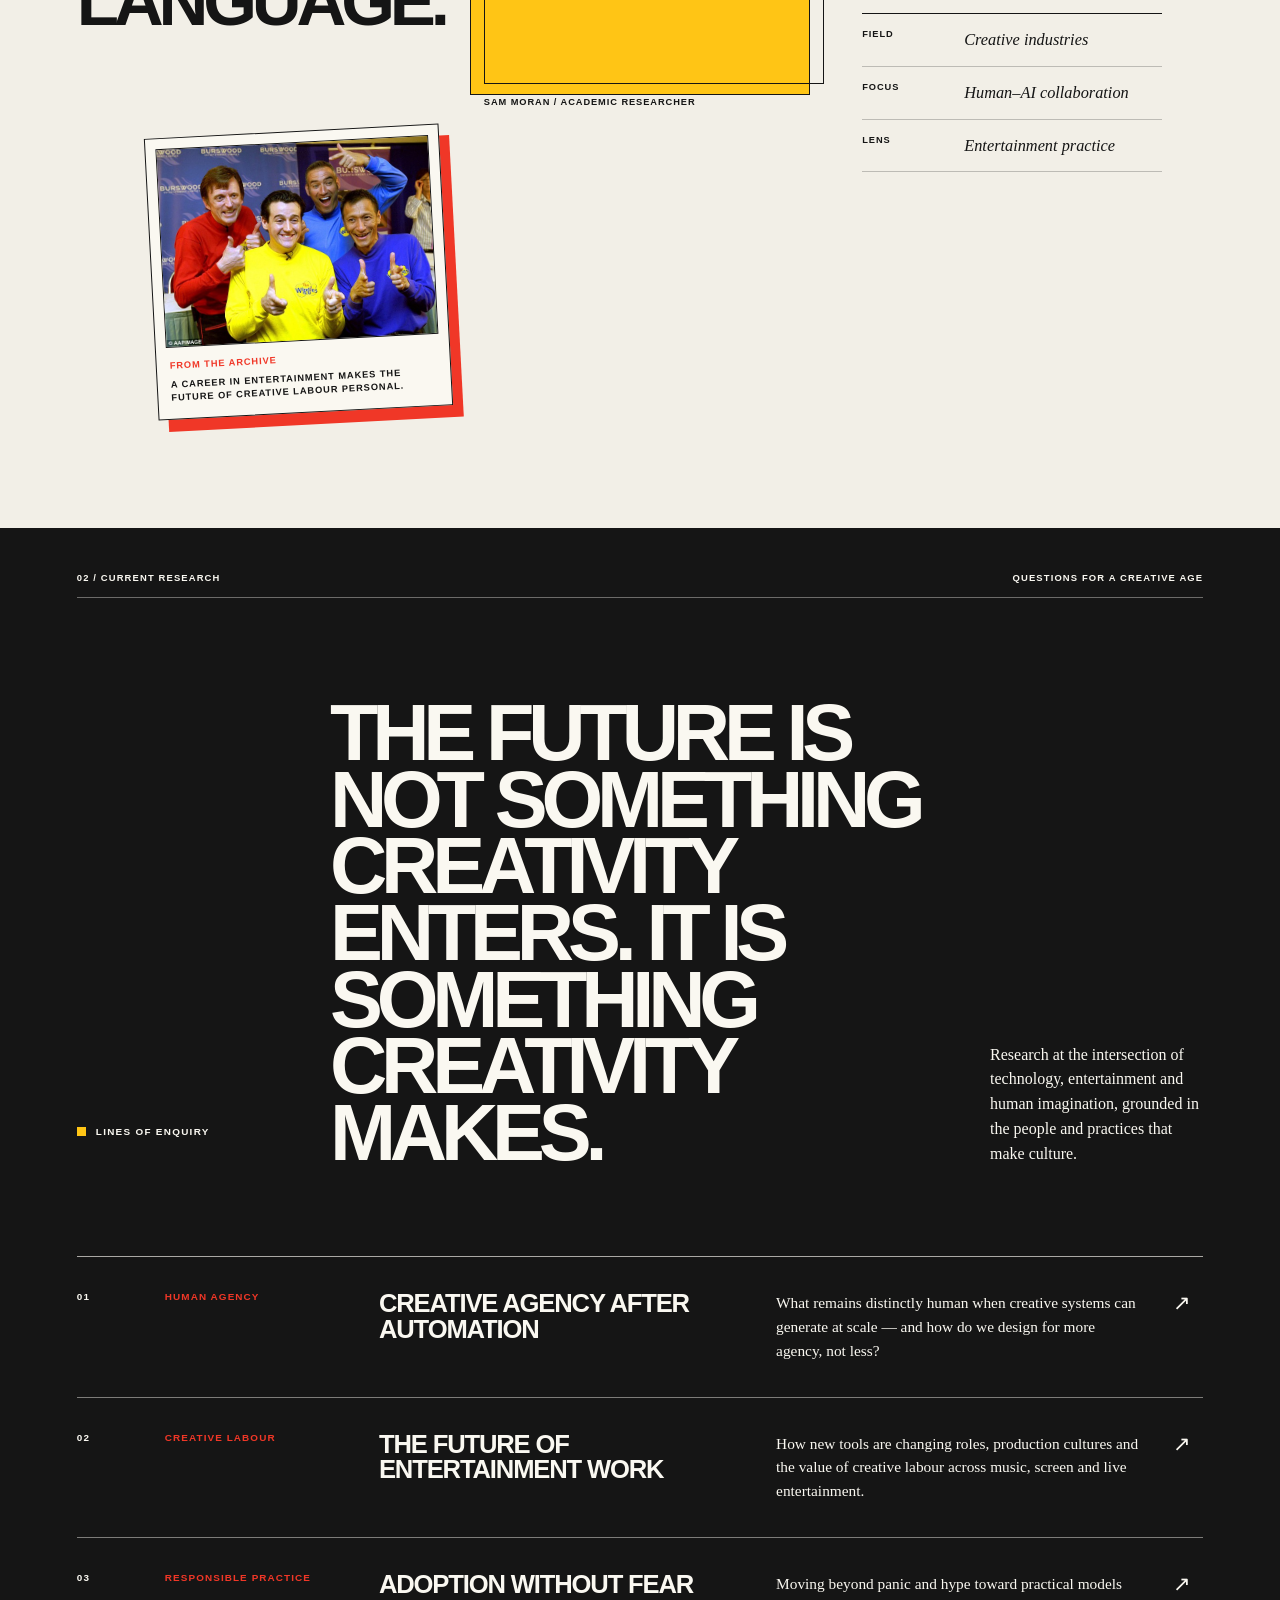
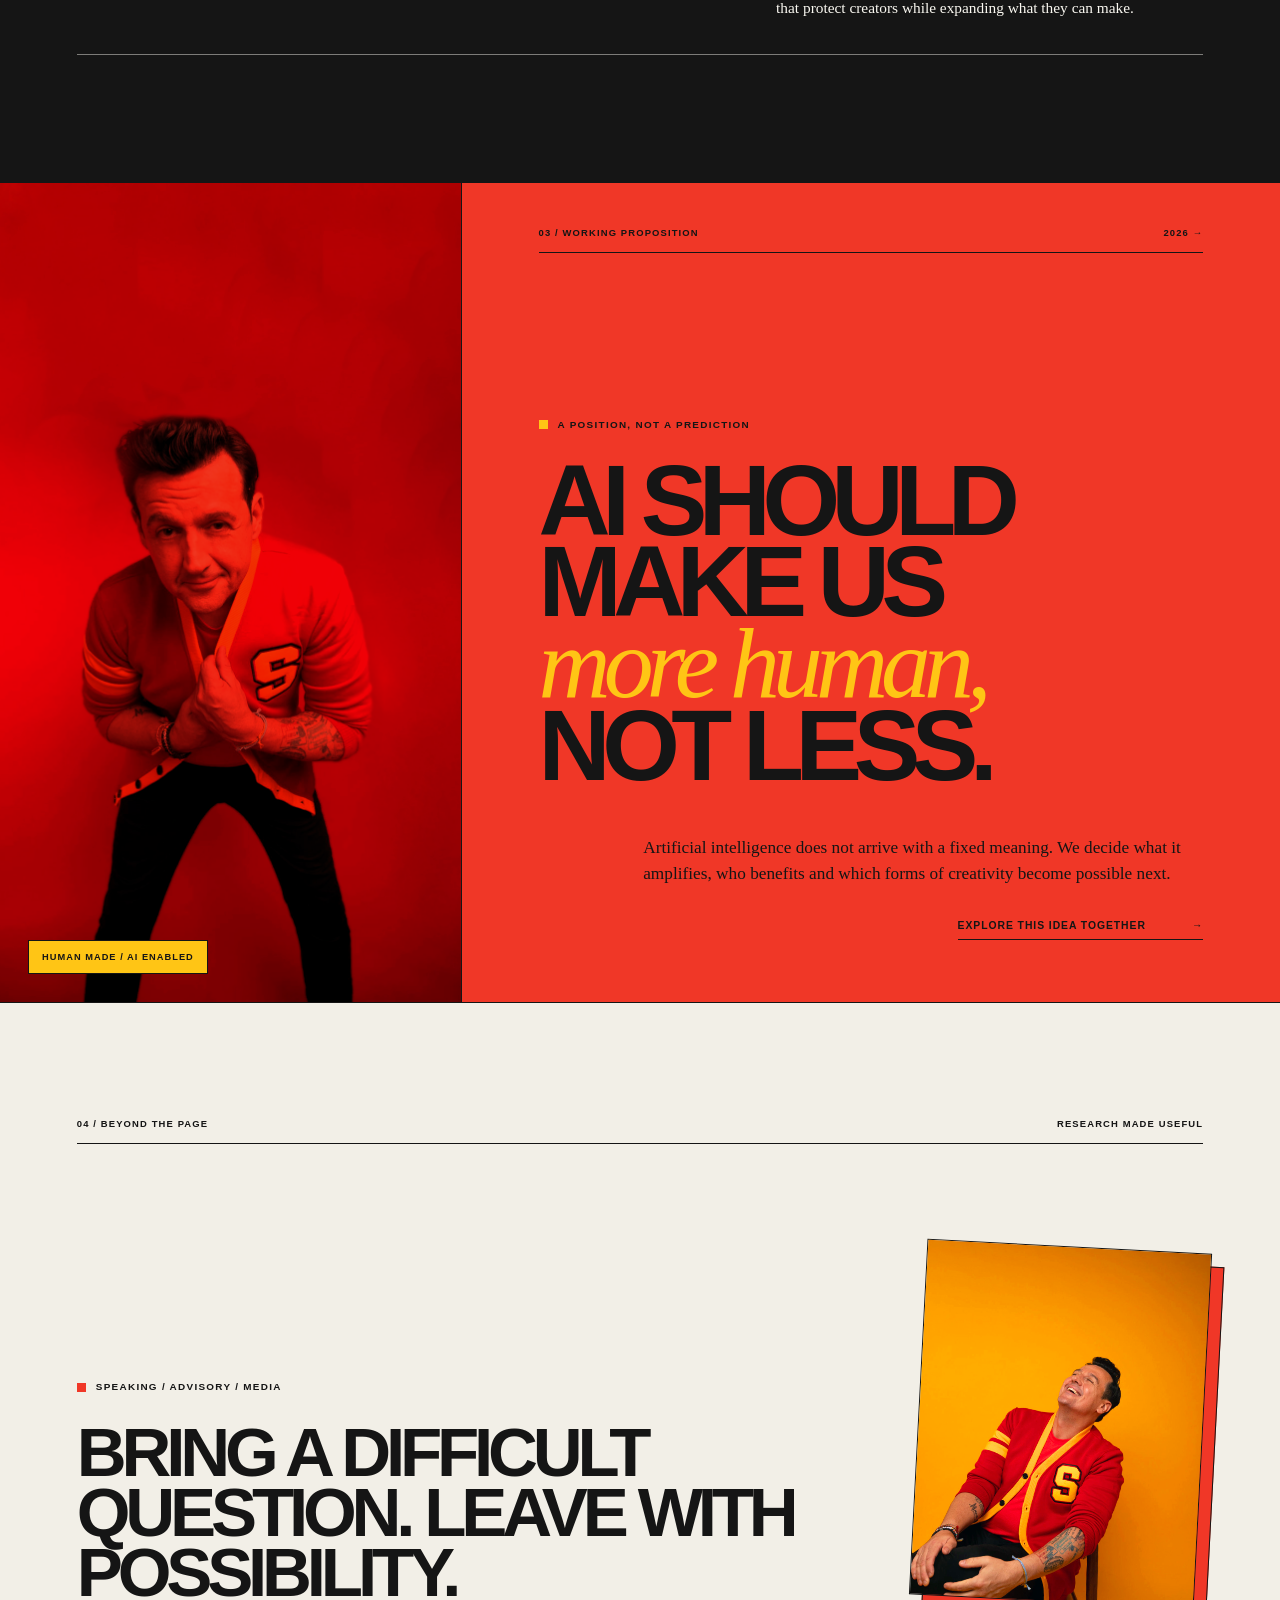
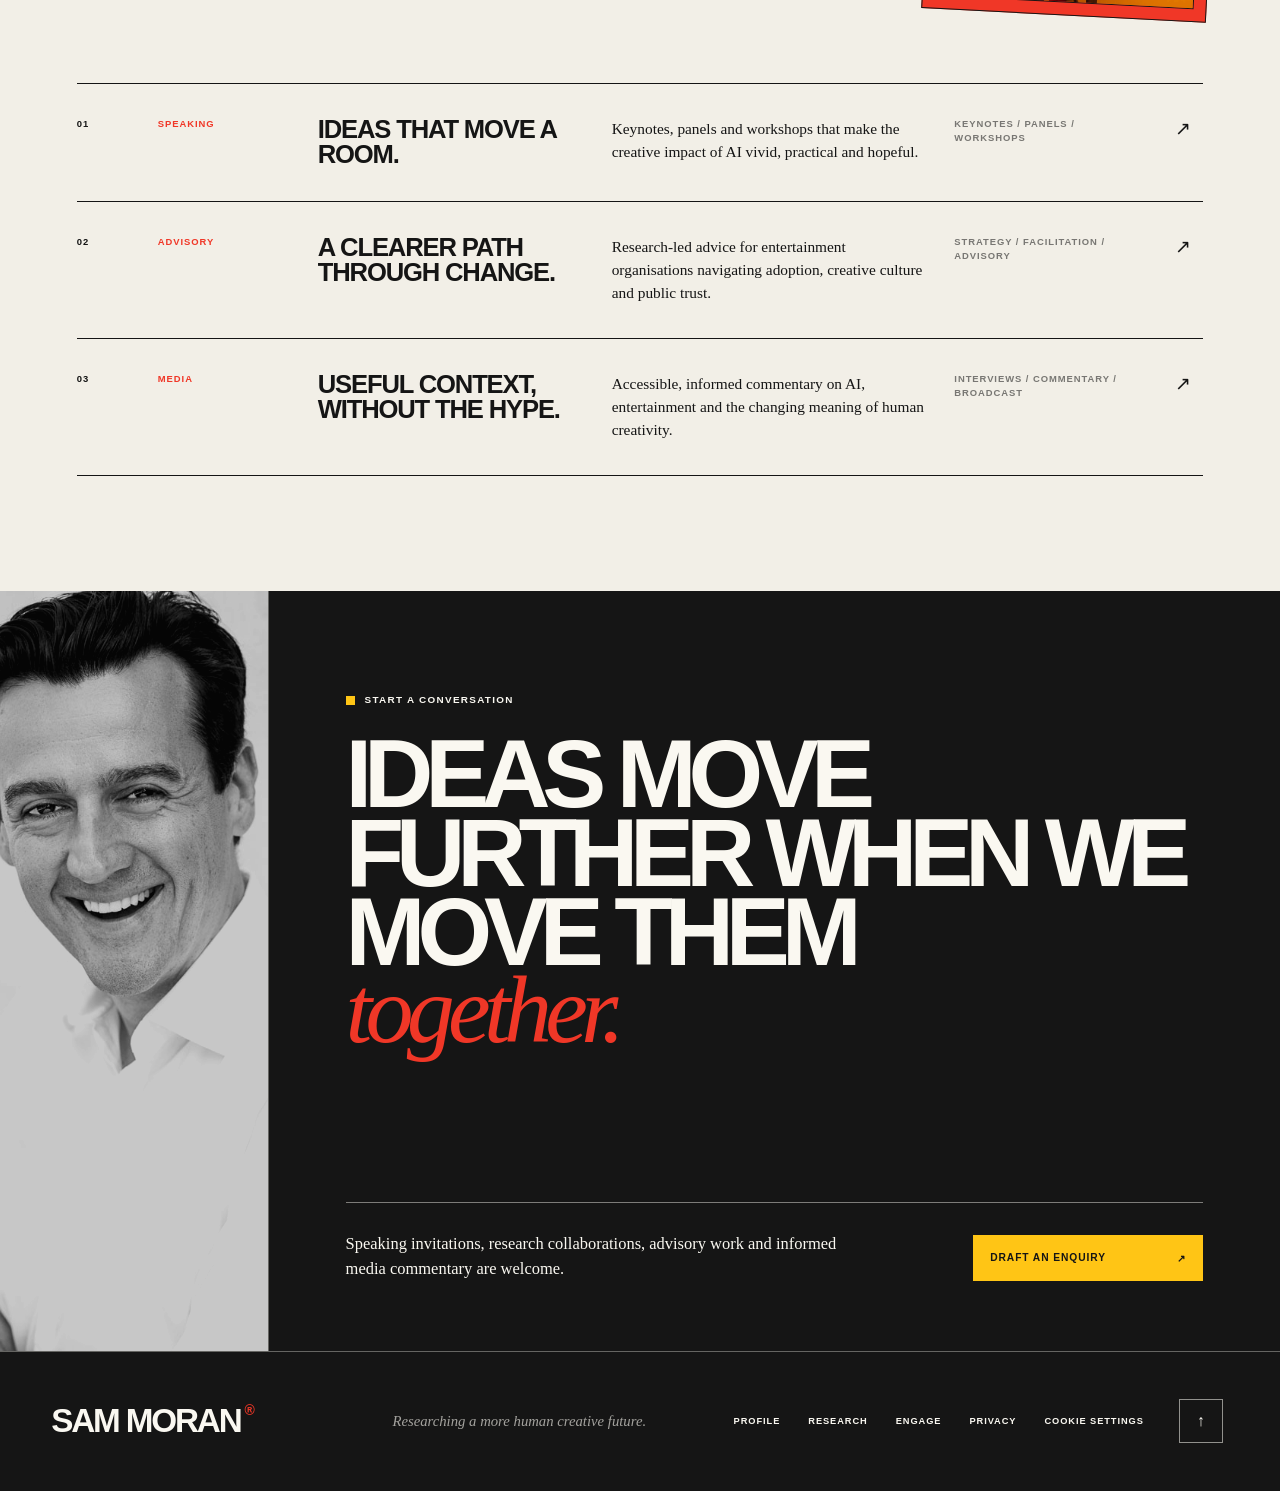
==== commit 516ab682: "Add privacy and cookie controls" ====
--- a/index.html
+++ b/index.html
@@ -357,6 +357,8 @@
       <a href="#profile">Profile</a>
       <a href="#research">Research</a>
       <a href="#engage">Engage</a>
+      <a href="/privacy-policy/">Privacy</a>
+      <button type="button" class="footer-link-button" data-cookie-settings>Cookie settings</button>
     </div>
     <a class="back-top" href="#top" aria-label="Back to top">↑</a>
   </footer>
@@ -385,5 +387,6 @@
       });
     })();
   </script>
+  <script src="/cookie-consent.js" defer></script>
 </body>
 </html>
--- a/styles.css
+++ b/styles.css
@@ -780,6 +780,21 @@
   letter-spacing: .1em;
   text-transform: uppercase;
 }
+.footer-link-button {
+  appearance: none;
+  padding: 0;
+  border: 0;
+  color: inherit;
+  background: transparent;
+  font: inherit;
+  font-size: .58rem;
+  font-weight: 800;
+  letter-spacing: .1em;
+  text-transform: uppercase;
+  cursor: pointer;
+}
+.footer-link-button:hover,
+.footer-link-button:focus-visible { color: var(--yellow); }
 .back-top {
   width: 44px;
   height: 44px;
@@ -790,6 +805,345 @@
 }
 .back-top:hover { color: var(--ink); background: var(--yellow); }
 
+.cookie-banner[hidden] { display: none; }
+.cookie-banner {
+  width: min(570px, calc(100vw - 36px));
+  position: fixed;
+  z-index: 300;
+  left: 22px;
+  bottom: 22px;
+  padding: 24px;
+  border: 1px solid var(--ink);
+  color: var(--ink);
+  background: rgba(242, 239, 231, .98);
+  box-shadow: 9px 9px 0 var(--ink);
+  animation: cookieIn 320ms ease-out both;
+}
+.cookie-banner-heading {
+  display: flex;
+  align-items: center;
+  gap: 11px;
+  margin-bottom: 20px;
+}
+.cookie-banner-heading p,
+.cookie-dialog-kicker {
+  font-family: var(--sans);
+  font-size: .61rem;
+  font-weight: 900;
+  letter-spacing: .14em;
+  text-transform: uppercase;
+}
+.cookie-marker {
+  width: 10px;
+  height: 10px;
+  flex: 0 0 auto;
+  background: var(--red);
+}
+.cookie-banner h2,
+.cookie-dialog h2 {
+  max-width: 480px;
+  font-family: var(--sans);
+  font-size: clamp(1.9rem, 4vw, 3rem);
+  font-weight: 900;
+  line-height: .92;
+  letter-spacing: -.055em;
+  text-transform: uppercase;
+}
+.cookie-banner > p {
+  max-width: 490px;
+  margin-top: 16px;
+  font: 1rem/1.5 var(--serif);
+}
+.cookie-policy-link {
+  display: inline-flex;
+  gap: 10px;
+  align-items: center;
+  margin-top: 17px;
+  padding-bottom: 3px;
+  border-bottom: 1px solid var(--ink);
+  font-size: .61rem;
+  font-weight: 900;
+  letter-spacing: .08em;
+  text-transform: uppercase;
+}
+.cookie-banner-actions,
+.cookie-dialog-actions {
+  display: grid;
+  grid-template-columns: repeat(3, 1fr);
+  gap: 8px;
+  margin-top: 24px;
+}
+.cookie-button {
+  min-height: 44px;
+  appearance: none;
+  padding: 10px 12px;
+  border: 1px solid var(--ink);
+  color: var(--ink);
+  background: transparent;
+  font-family: var(--sans);
+  font-size: .58rem;
+  font-weight: 900;
+  letter-spacing: .07em;
+  text-transform: uppercase;
+  cursor: pointer;
+  transition: color 160ms ease, background 160ms ease, transform 160ms ease;
+}
+.cookie-button:hover { transform: translate(-2px, -2px); }
+.cookie-button-primary { color: var(--paper); background: var(--red); }
+.cookie-button-dark { color: var(--paper); background: var(--ink); }
+.cookie-dialog {
+  width: min(650px, calc(100vw - 32px));
+  max-height: min(760px, calc(100vh - 32px));
+  padding: 0;
+  overflow: auto;
+  border: 1px solid var(--ink);
+  color: var(--ink);
+  background: var(--paper);
+  box-shadow: 12px 12px 0 var(--red);
+}
+.cookie-dialog::backdrop {
+  background: rgba(18, 18, 18, .68);
+  backdrop-filter: blur(3px);
+}
+.cookie-dialog-frame { padding: 28px; }
+.cookie-dialog-header {
+  display: flex;
+  gap: 24px;
+  justify-content: space-between;
+  align-items: start;
+}
+.cookie-dialog-kicker { margin-bottom: 15px; color: var(--red); }
+.cookie-dialog-close {
+  width: 42px;
+  height: 42px;
+  flex: 0 0 auto;
+  border: 1px solid var(--ink);
+  color: var(--ink);
+  background: transparent;
+  font: 300 1.8rem/1 var(--sans);
+  cursor: pointer;
+}
+.cookie-dialog-description {
+  max-width: 510px;
+  margin: 20px 0 22px;
+  font: 1rem/1.5 var(--serif);
+}
+.cookie-category-list {
+  display: grid;
+  gap: 10px;
+}
+.cookie-category {
+  display: grid;
+  grid-template-columns: 1fr auto;
+  gap: 20px;
+  align-items: center;
+  padding: 18px;
+  border: 1px solid rgba(18, 18, 18, .45);
+  cursor: pointer;
+}
+.cookie-category:has(input:checked) {
+  border-color: var(--ink);
+  background: rgba(255, 190, 0, .14);
+}
+.cookie-category > span:first-child {
+  display: grid;
+  grid-template-columns: auto 1fr;
+  gap: 5px 10px;
+}
+.cookie-category strong {
+  font-family: var(--sans);
+  font-size: .75rem;
+  letter-spacing: .06em;
+  text-transform: uppercase;
+}
+.cookie-category small {
+  width: max-content;
+  padding: 3px 6px;
+  color: var(--paper);
+  background: var(--ink);
+  font-family: var(--sans);
+  font-size: .47rem;
+  font-weight: 900;
+  letter-spacing: .08em;
+  text-transform: uppercase;
+}
+.cookie-category > span:first-child > span {
+  grid-column: 1 / -1;
+  font: .91rem/1.45 var(--serif);
+}
+.cookie-category input {
+  width: 1px;
+  height: 1px;
+  position: absolute;
+  opacity: 0;
+}
+.cookie-switch {
+  width: 48px;
+  height: 26px;
+  position: relative;
+  border: 1px solid var(--ink);
+  background: var(--paper);
+  transition: background 160ms ease;
+}
+.cookie-switch::after {
+  content: "";
+  width: 18px;
+  height: 18px;
+  position: absolute;
+  left: 3px;
+  top: 3px;
+  background: var(--ink);
+  transition: transform 160ms ease, background 160ms ease;
+}
+.cookie-category input:checked + .cookie-switch { background: var(--yellow); }
+.cookie-category input:checked + .cookie-switch::after {
+  transform: translateX(22px);
+  background: var(--red);
+}
+.cookie-category input:focus-visible + .cookie-switch {
+  outline: 3px solid var(--red);
+  outline-offset: 3px;
+}
+.cookie-dialog-actions {
+  grid-template-columns: 1fr 1fr;
+  margin-top: 22px;
+}
+
+.policy-page {
+  min-height: 100vh;
+  padding: 92px clamp(28px, 6vw, 112px) 110px;
+  background: var(--paper);
+}
+.policy-page-header {
+  display: grid;
+  grid-template-columns: minmax(0, 1.3fr) minmax(260px, .7fr);
+  gap: clamp(40px, 7vw, 130px);
+  padding: 58px 0 70px;
+  border-bottom: 1px solid var(--ink);
+}
+.policy-page-header h1 {
+  max-width: 950px;
+  font-size: clamp(4rem, 10vw, 9.4rem);
+  line-height: .8;
+}
+.policy-page-intro {
+  align-self: end;
+  font: clamp(1.2rem, 1.7vw, 1.7rem)/1.38 var(--serif);
+}
+.policy-page-intro p + p { margin-top: 24px; }
+.policy-meta {
+  font-family: var(--sans);
+  font-size: .58rem;
+  font-weight: 900;
+  letter-spacing: .11em;
+  text-transform: uppercase;
+}
+.policy-layout {
+  display: grid;
+  grid-template-columns: 250px minmax(0, 760px);
+  gap: clamp(55px, 8vw, 150px);
+  justify-content: center;
+  padding-top: 68px;
+}
+.policy-toc {
+  position: sticky;
+  top: 120px;
+  align-self: start;
+  padding-top: 7px;
+}
+.policy-toc p {
+  margin-bottom: 18px;
+  color: var(--red);
+  font-size: .58rem;
+  font-weight: 900;
+  letter-spacing: .12em;
+  text-transform: uppercase;
+}
+.policy-toc a {
+  display: block;
+  padding: 9px 0;
+  border-bottom: 1px solid rgba(18, 18, 18, .28);
+  font-size: .59rem;
+  font-weight: 800;
+  letter-spacing: .07em;
+  text-transform: uppercase;
+}
+.policy-content section {
+  padding: 0 0 55px;
+  scroll-margin-top: 120px;
+}
+.policy-content section + section {
+  padding-top: 55px;
+  border-top: 1px solid var(--ink);
+}
+.policy-content h2 {
+  margin-bottom: 24px;
+  font-size: clamp(2.3rem, 4.8vw, 4.7rem);
+  font-weight: 900;
+  line-height: .9;
+  letter-spacing: -.045em;
+  text-transform: uppercase;
+}
+.policy-content h3 {
+  margin: 30px 0 12px;
+  font-size: .72rem;
+  font-weight: 900;
+  letter-spacing: .09em;
+  text-transform: uppercase;
+}
+.policy-content p,
+.policy-content li {
+  font: 1.08rem/1.62 var(--serif);
+}
+.policy-content p + p { margin-top: 17px; }
+.policy-content ul {
+  display: grid;
+  gap: 10px;
+  margin: 17px 0 0;
+  padding-left: 22px;
+}
+.policy-content a { border-bottom: 1px solid currentColor; }
+.policy-inline-button {
+  appearance: none;
+  padding: 0;
+  border: 0;
+  border-bottom: 1px solid currentColor;
+  color: inherit;
+  background: transparent;
+  font: inherit;
+  cursor: pointer;
+}
+.policy-inline-button:hover,
+.policy-inline-button:focus-visible { color: var(--red); }
+.policy-note {
+  margin-top: 22px;
+  padding: 20px;
+  border-left: 8px solid var(--yellow);
+  background: rgba(255, 190, 0, .12);
+}
+.policy-table-wrap {
+  margin-top: 24px;
+  overflow-x: auto;
+}
+.policy-table {
+  width: 100%;
+  border-collapse: collapse;
+  text-align: left;
+}
+.policy-table th,
+.policy-table td {
+  padding: 14px 12px;
+  border: 1px solid rgba(18, 18, 18, .35);
+  vertical-align: top;
+}
+.policy-table th {
+  font-size: .55rem;
+  font-weight: 900;
+  letter-spacing: .08em;
+  text-transform: uppercase;
+}
+.policy-table td { font: .94rem/1.45 var(--serif); }
+
 @keyframes titleReveal {
   to { transform: translateY(0); }
 }
@@ -804,6 +1158,10 @@
 }
 @keyframes sectionReveal {
   from { opacity: .35; transform: translateY(42px); }
+  to { opacity: 1; transform: translateY(0); }
+}
+@keyframes cookieIn {
+  from { opacity: 0; transform: translateY(35px); }
   to { opacity: 1; transform: translateY(0); }
 }
 
@@ -870,6 +1228,13 @@
   footer { grid-template-columns: 1fr 50px; padding: 40px 22px; }
   footer > p, footer > div { grid-column: 1; }
   .back-top { grid-column: 2; grid-row: 1; }
+  .policy-page { padding: 70px 22px 80px; }
+  .policy-page-header,
+  .policy-layout { grid-template-columns: 1fr; }
+  .policy-page-header { padding-top: 45px; }
+  .policy-page-intro { max-width: 640px; }
+  .policy-layout { gap: 60px; }
+  .policy-toc { position: static; }
 }
 
 @media (max-width: 520px) {
@@ -887,6 +1252,20 @@
   .contact-copy h2 { font-size: clamp(3.8rem, 18vw, 5.7rem); }
   .contact-photo { height: 360px; }
   footer > div { flex-wrap: wrap; gap: 18px; }
+  .cookie-banner {
+    width: calc(100vw - 24px);
+    left: 12px;
+    bottom: 12px;
+    padding: 20px;
+    box-shadow: 5px 5px 0 var(--ink);
+  }
+  .cookie-banner-actions { grid-template-columns: 1fr; }
+  .cookie-dialog-frame { padding: 21px; }
+  .cookie-category { gap: 12px; padding: 15px; }
+  .cookie-dialog-actions { grid-template-columns: 1fr; }
+  .policy-page-header h1 { font-size: clamp(3.6rem, 18vw, 5.8rem); }
+  .policy-content p,
+  .policy-content li { font-size: 1rem; }
 }
 
 @media (prefers-reduced-motion: reduce) {
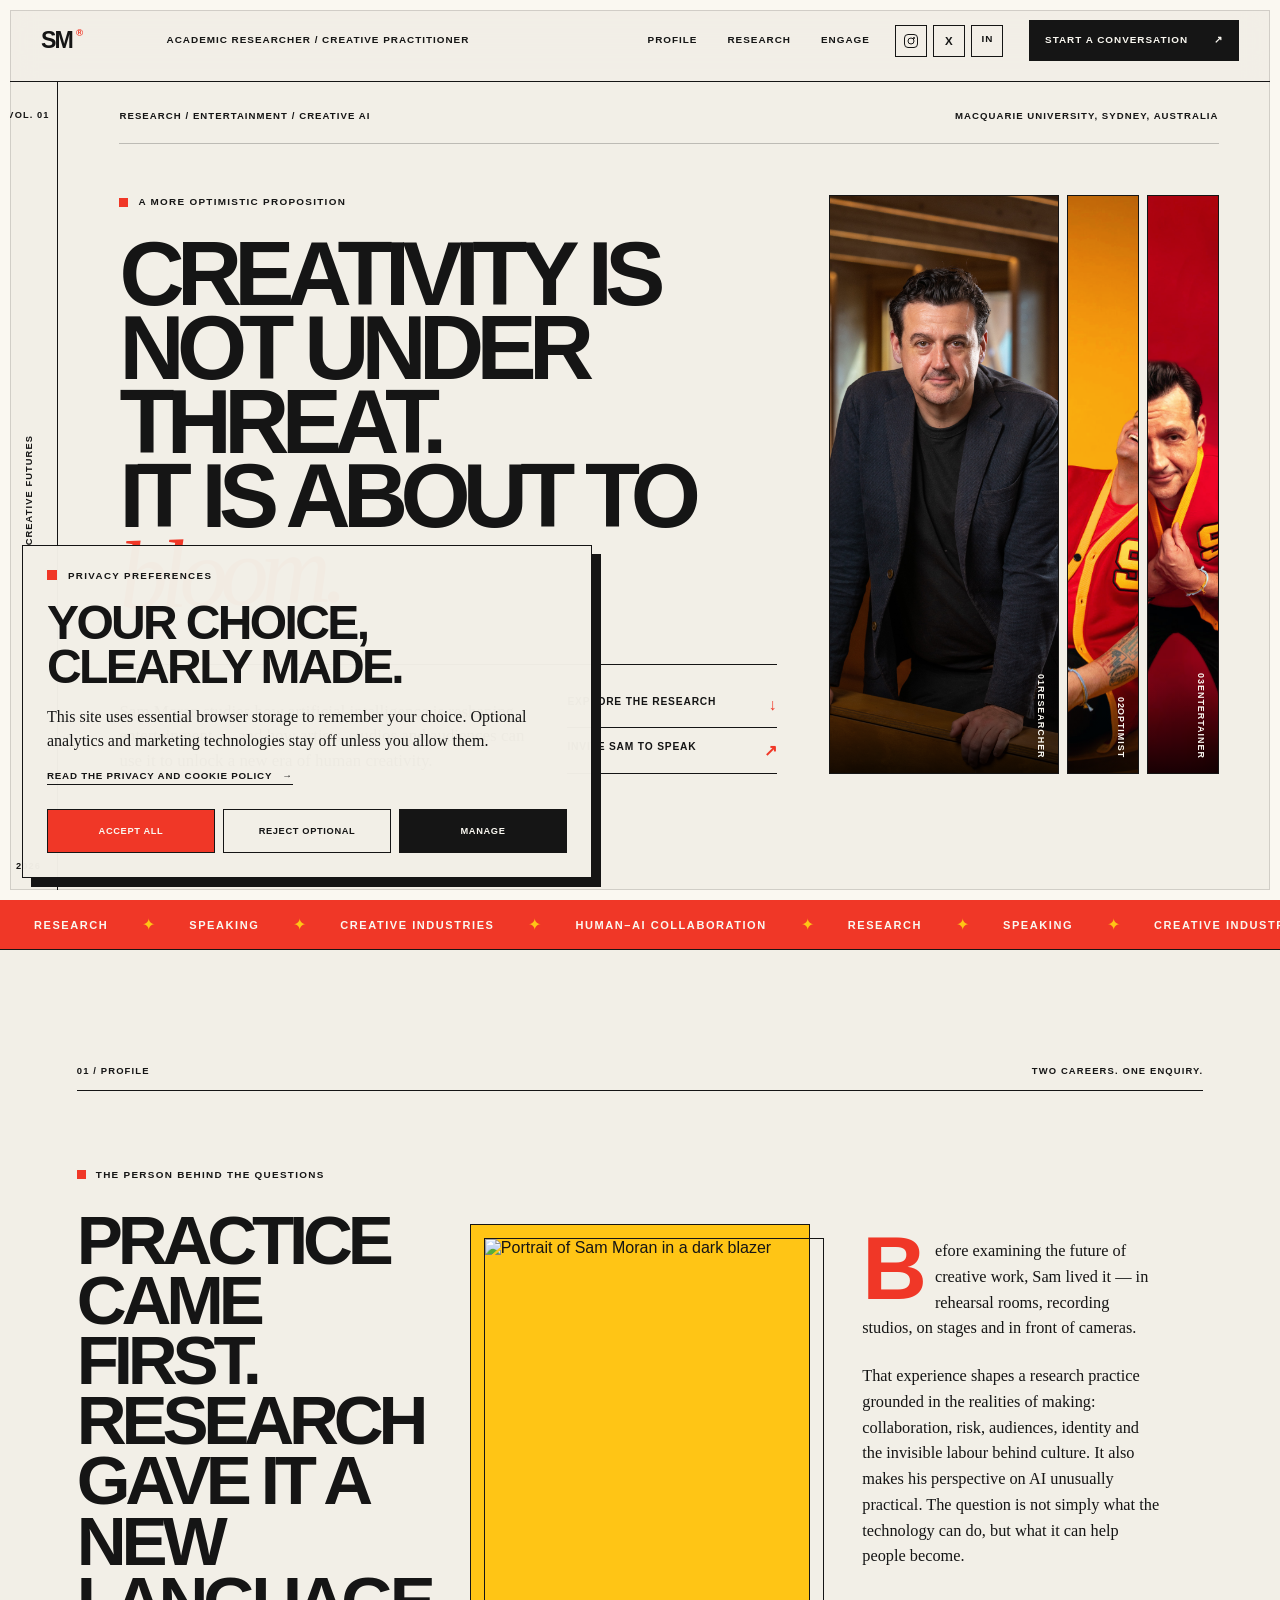
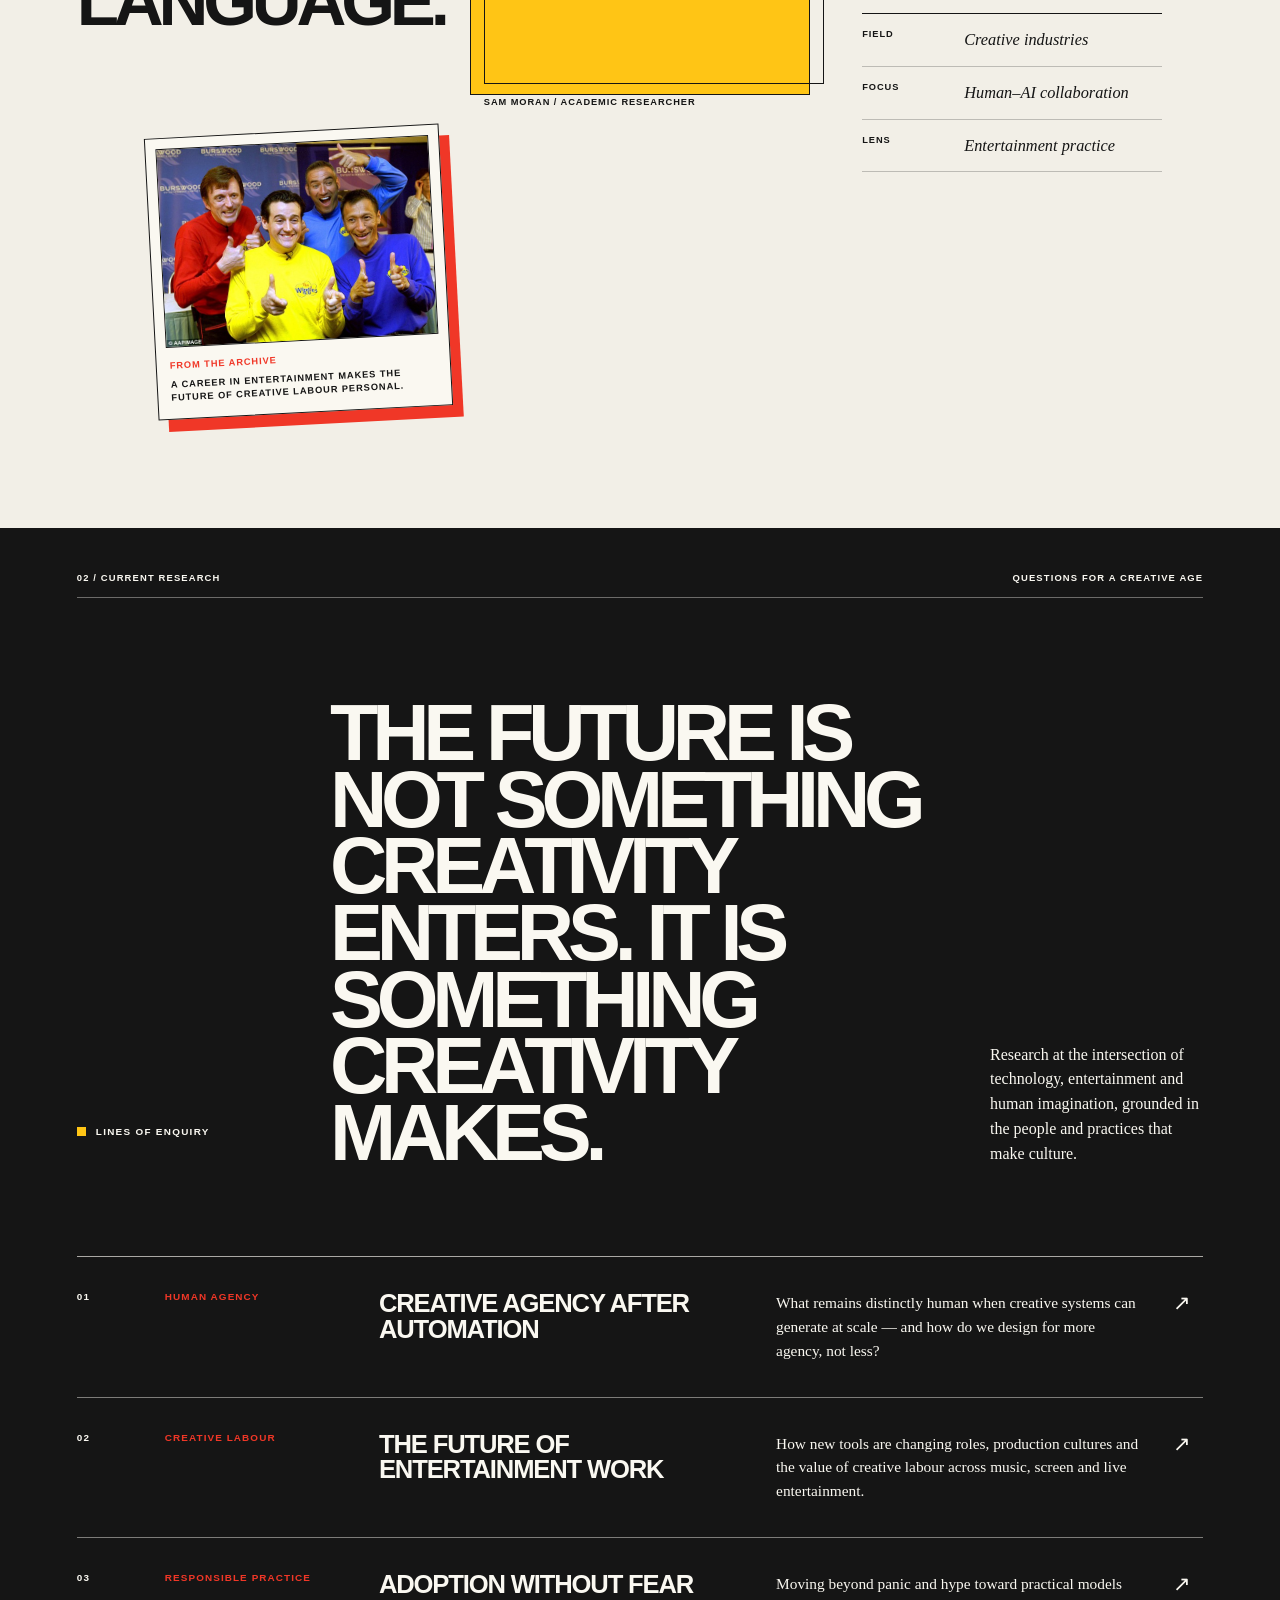
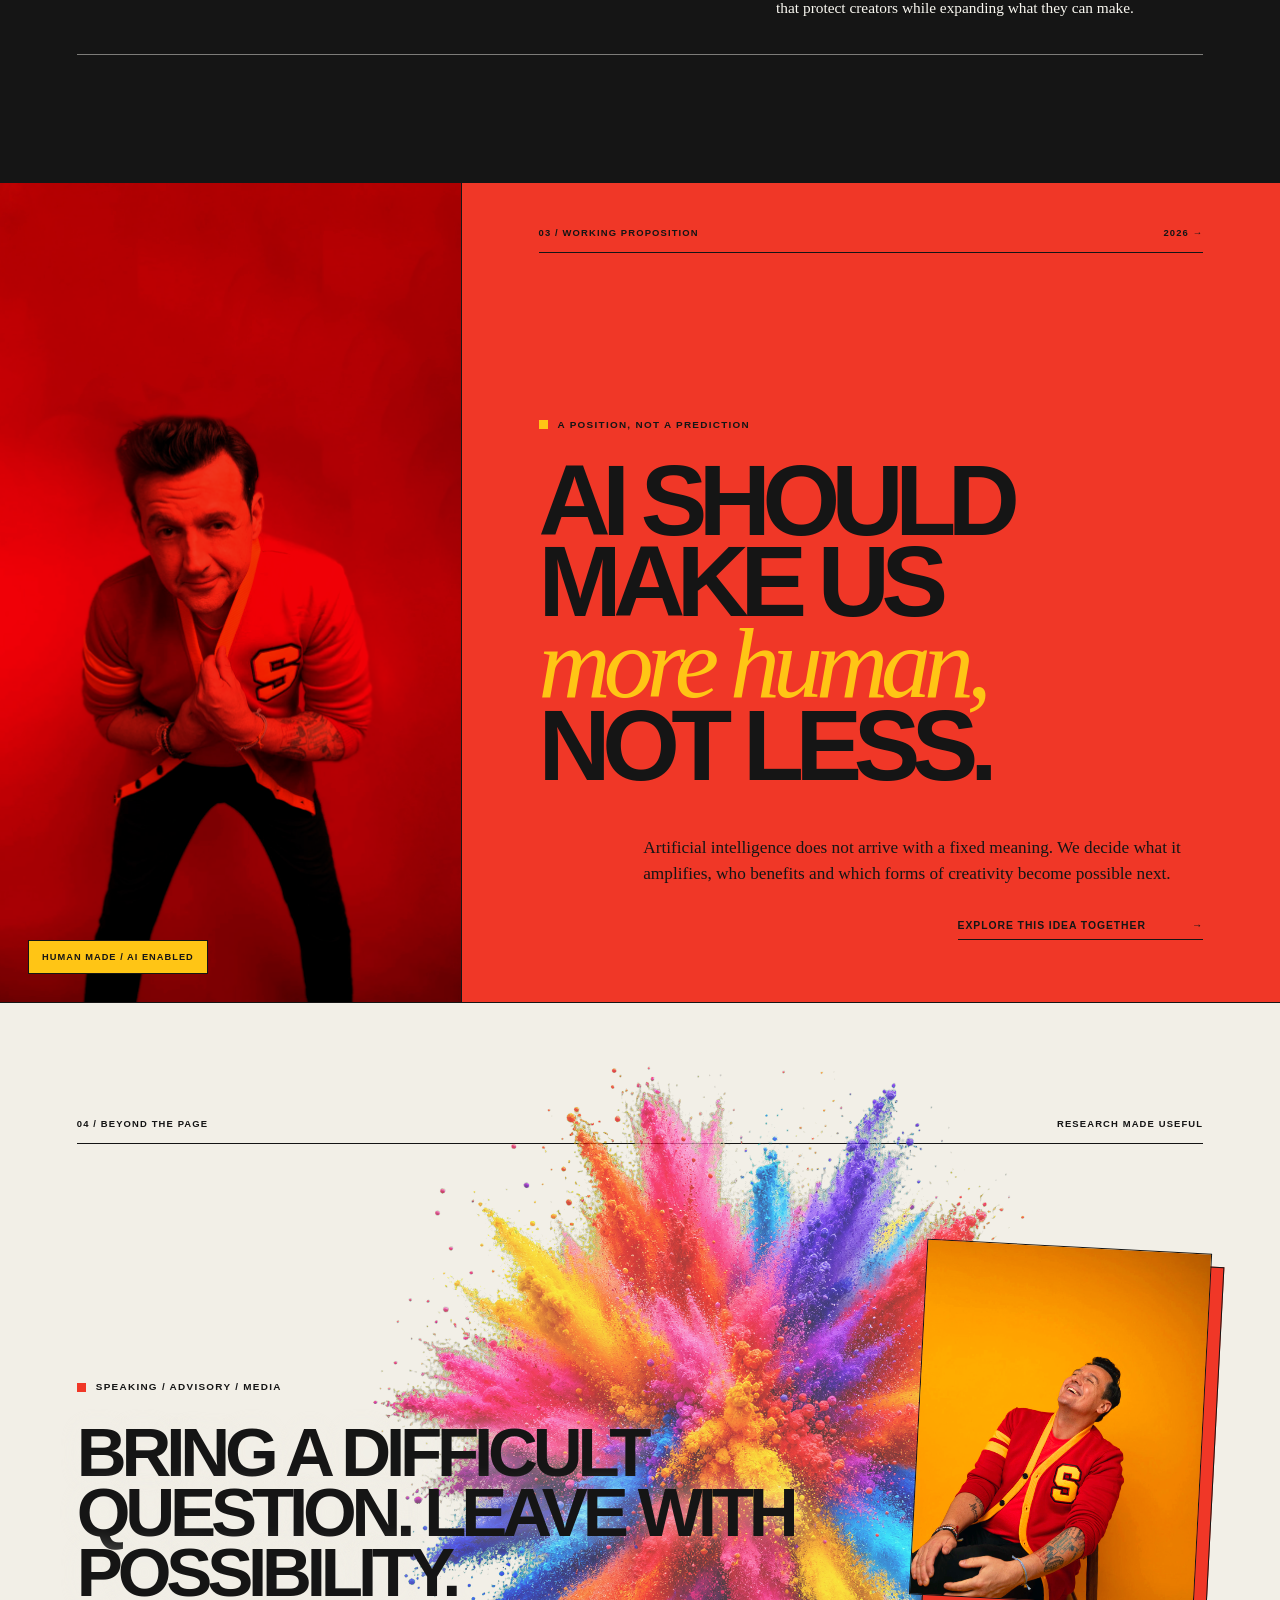
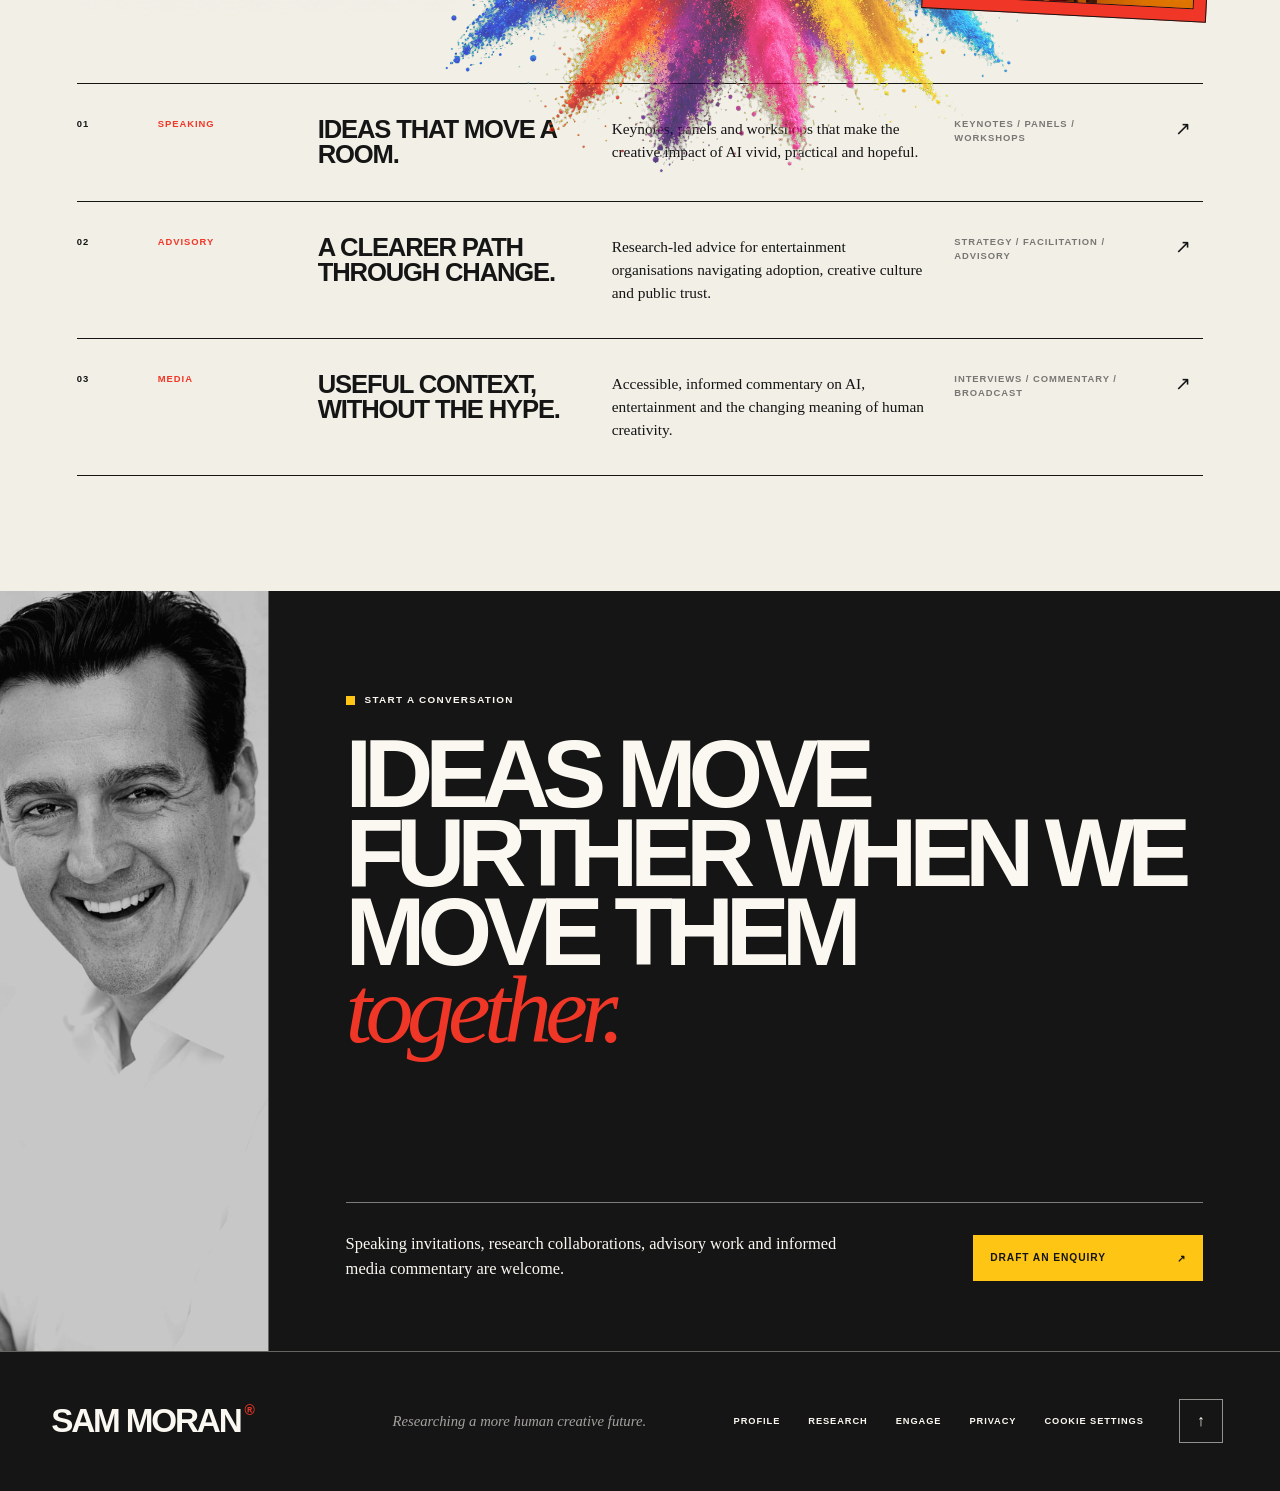
==== commit f1129fc7: "Keep Not Under together in hero" ====
--- a/index.html
+++ b/index.html
@@ -133,8 +133,9 @@
           <div class="hero-copy">
             <p class="hero-kicker">A more optimistic proposition</p>
             <h1 id="hero-title" aria-label="Creativity is not under threat. It is about to bloom.">
-              <span>Creativity is not</span>
-              <span>under threat.</span>
+              <span>Creativity is</span>
+              <span class="headline-pair">Not under</span>
+              <span>threat.</span>
               <span>It is about to <em>bloom.</em></span>
             </h1>
             <div class="hero-intro">
--- a/styles.css
+++ b/styles.css
@@ -239,7 +239,7 @@
 }
 h1 {
   max-width: 1040px;
-  font-size: clamp(4.25rem, 7.2vw, 8.5rem);
+  font-size: clamp(calc(4.25rem - 2px), calc(7.2vw - 2px), calc(8.5rem - 2px));
   line-height: 0.82;
   font-weight: 900;
   letter-spacing: -0.085em;
@@ -252,8 +252,11 @@
 }
 h1 span:nth-child(2) { animation-delay: 120ms; }
 h1 span:nth-child(3) { animation-delay: 240ms; }
+h1 span:nth-child(4) { animation-delay: 360ms; }
+.headline-pair { white-space: nowrap; }
 h1 em {
   display: inline-block;
+  font-size: calc(1em + 7px);
   color: var(--red);
   font-family: var(--serif);
   font-weight: 400;
@@ -396,6 +399,10 @@
 .engage-section {
   padding: clamp(80px, 9vw, 150px) clamp(30px, 6vw, 112px);
 }
+.engage-section {
+  overflow: hidden;
+  overflow: clip;
+}
 .profile-grid {
   display: grid;
   grid-template-columns: minmax(0, .9fr) minmax(340px, .65fr) minmax(300px, .62fr);
@@ -623,15 +630,39 @@
 }
 
 .engage-heading {
+  position: relative;
+  isolation: isolate;
   display: grid;
   grid-template-columns: minmax(0, 1.45fr) minmax(280px, .55fr);
   gap: clamp(40px, 7vw, 130px);
   align-items: end;
   padding: clamp(70px, 8vw, 125px) 0 80px;
 }
-.engage-heading h2 { max-width: 1050px; }
+.engage-heading::before {
+  content: "";
+  width: min(58vw, 840px);
+  aspect-ratio: 1;
+  position: absolute;
+  z-index: 0;
+  left: 58%;
+  top: 51%;
+  background: url("/images/coloured-dust-explosion.png") center / contain no-repeat;
+  opacity: .75;
+  pointer-events: none;
+  transform: translate(-50%, -50%);
+}
+.engage-heading > * {
+  position: relative;
+  z-index: 1;
+}
+.engage-heading h2 {
+  max-width: 1050px;
+  text-shadow: 0 0 22px rgba(242, 239, 231, .58);
+}
 .engage-heading figure {
   position: relative;
+  z-index: 2;
+  isolation: isolate;
   transform: rotate(3deg);
 }
 .engage-heading figure::before {
@@ -1193,7 +1224,7 @@
   .issue-rail { display: none; }
   .hero-content { padding: 24px 22px 34px; }
   .hero-meta p:last-child { display: none; }
-  h1 { font-size: clamp(3.5rem, 15vw, 6.6rem); }
+  h1 { font-size: clamp(calc(3.5rem - 2px), calc(15vw - 2px), calc(6.6rem - 2px)); }
   .hero-intro { grid-template-columns: 1fr; }
   .portrait-deck { min-height: 400px; height: 70vw; }
   .portrait-panel { min-width: 44px; }
@@ -1217,6 +1248,11 @@
   .proposition-copy { min-height: 730px; border-left: 0; border-top: 1px solid var(--ink); padding: 32px 22px 55px; }
   .proposition-copy h2 { font-size: clamp(4.2rem, 17vw, 7.4rem); }
   .engage-heading { grid-template-columns: 1fr; padding: 68px 0 60px; }
+  .engage-heading::before {
+    width: min(92vw, 720px);
+    left: 52%;
+    top: 44%;
+  }
   .engage-heading figure { width: min(300px, 72%); justify-self: end; }
   .engagement-row { grid-template-columns: 38px 1fr 24px; }
   .engagement-type, .engagement-row h3, .engagement-row > p:not(.engagement-type), .engagement-row small { grid-column: 2; }
@@ -1247,6 +1283,11 @@
   .portrait-panel { min-width: 36px; }
   .profile-heading h2,
   .engage-heading h2 { font-size: clamp(2.9rem, 14vw, 4.7rem); }
+  .engage-heading::before {
+    width: 118vw;
+    left: 50%;
+    top: 42%;
+  }
   .research-heading h2 { font-size: clamp(3.2rem, 14vw, 5.1rem); }
   .proposition-copy h2,
   .contact-copy h2 { font-size: clamp(3.8rem, 18vw, 5.7rem); }
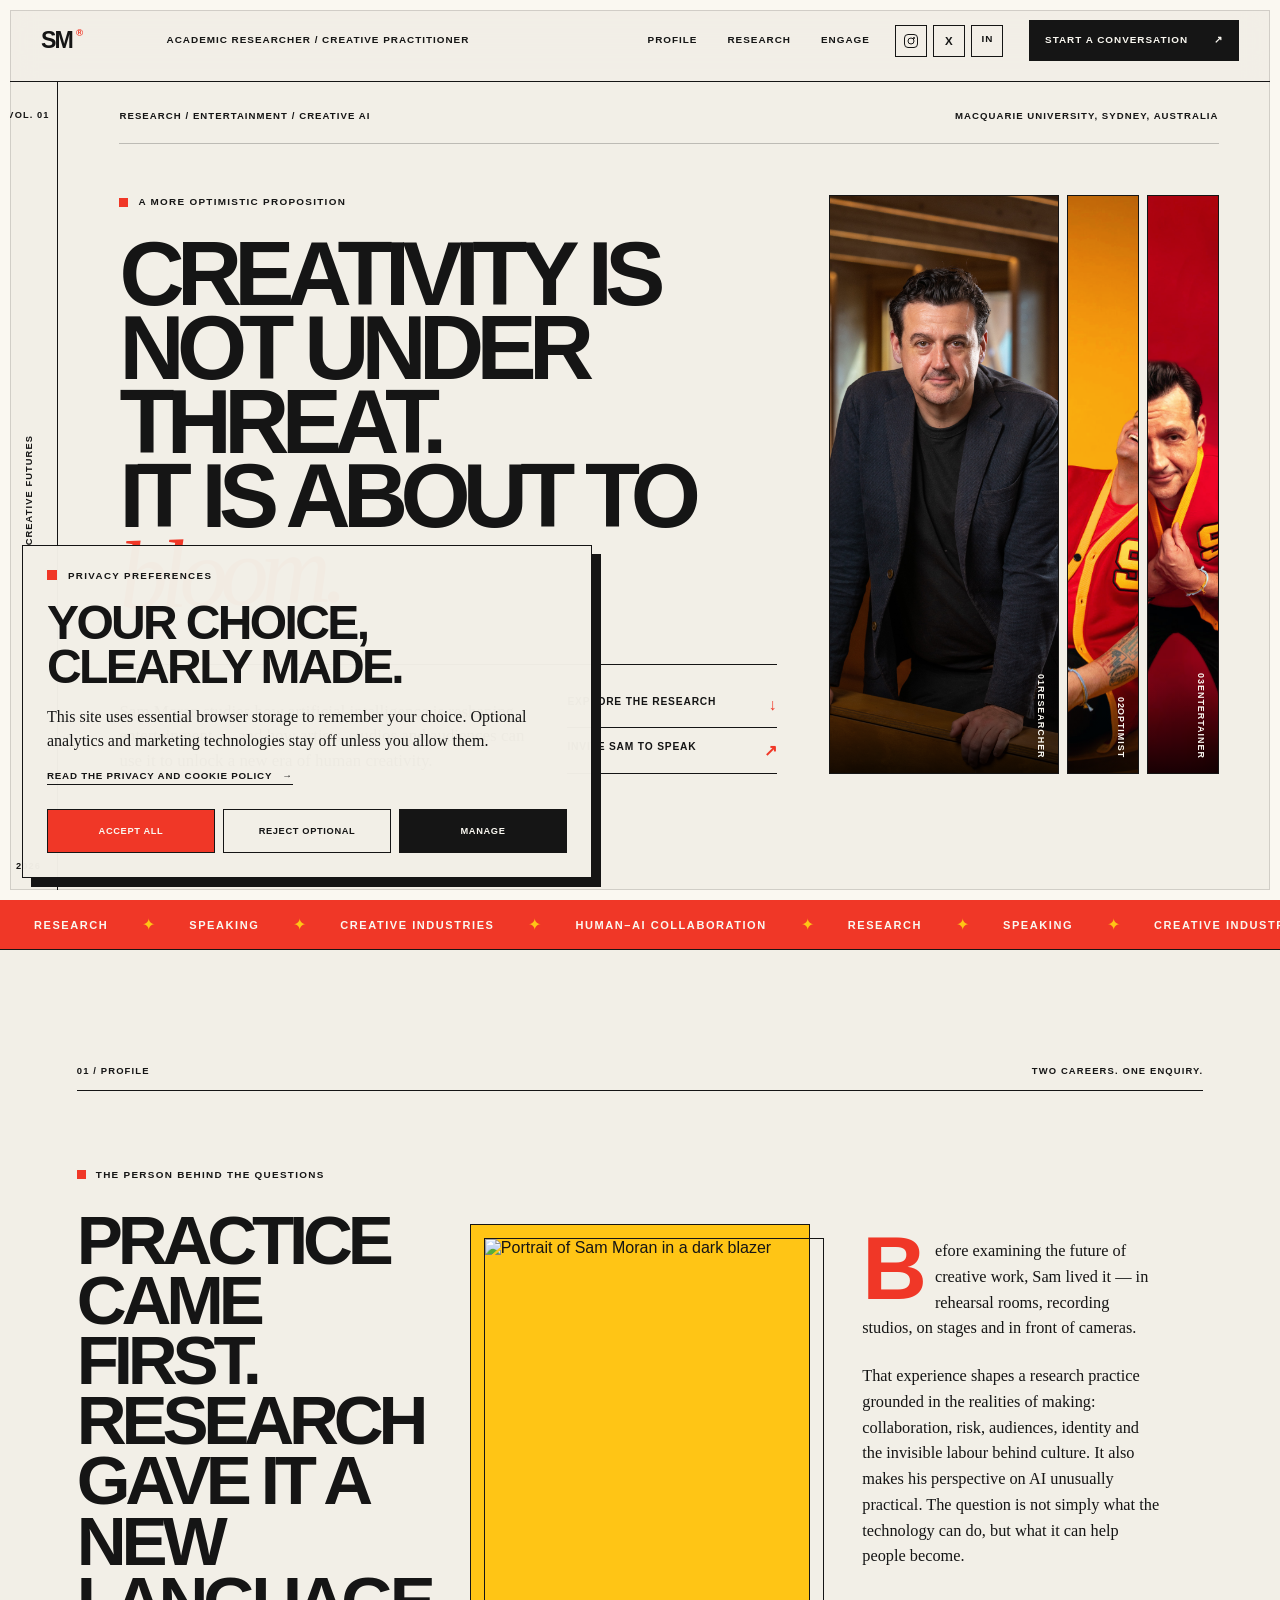
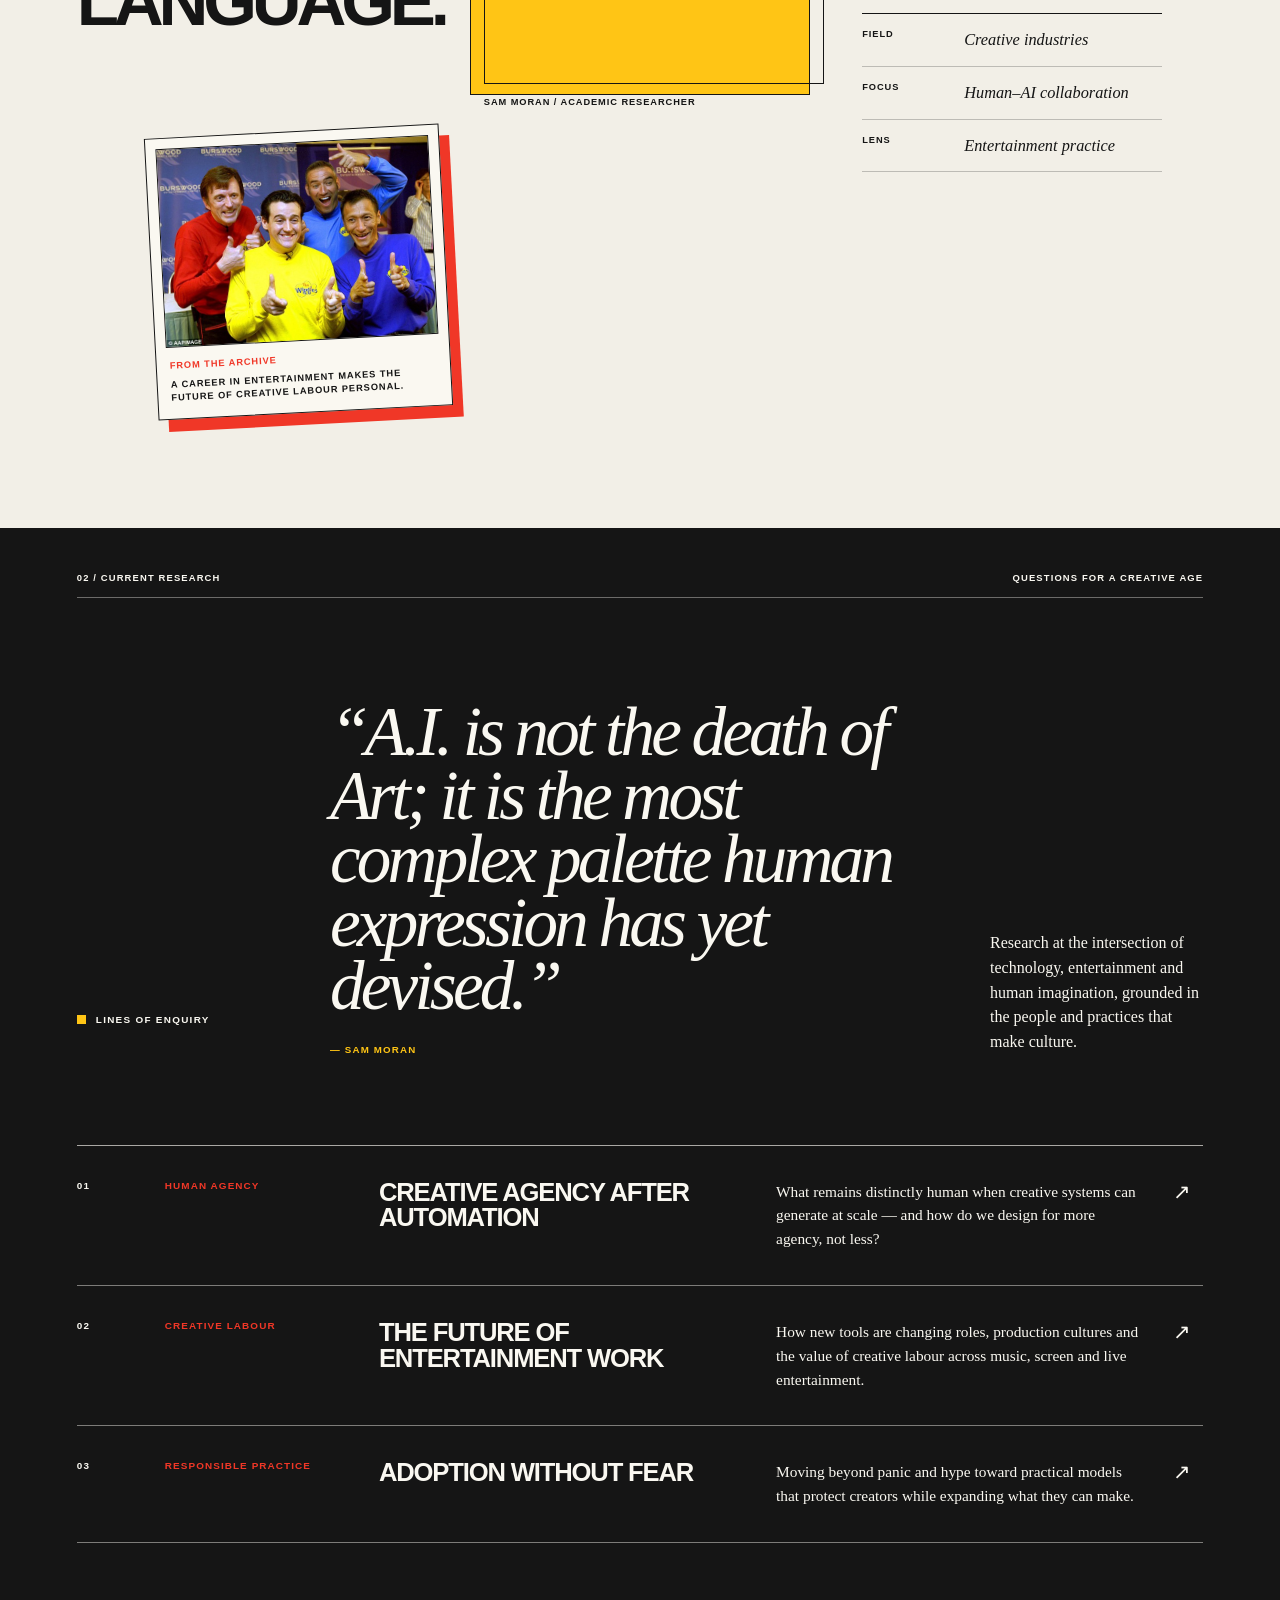
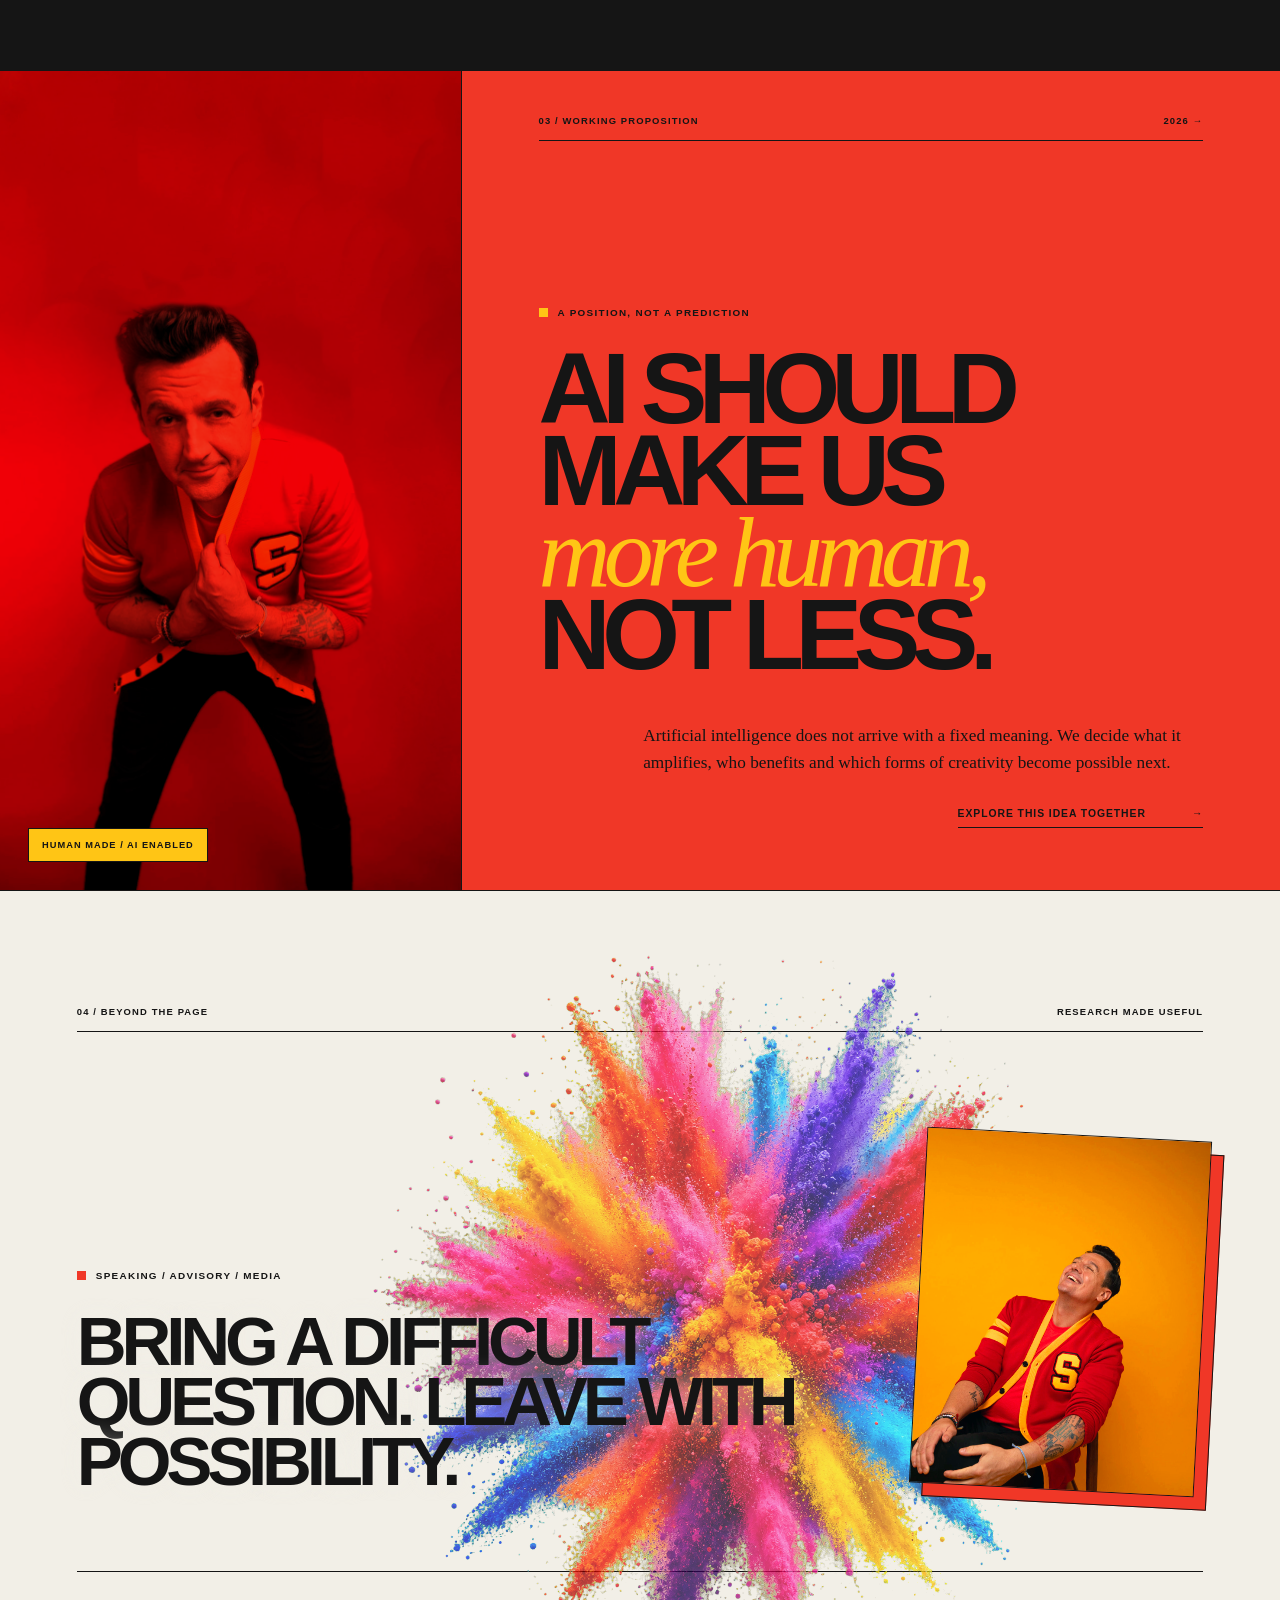
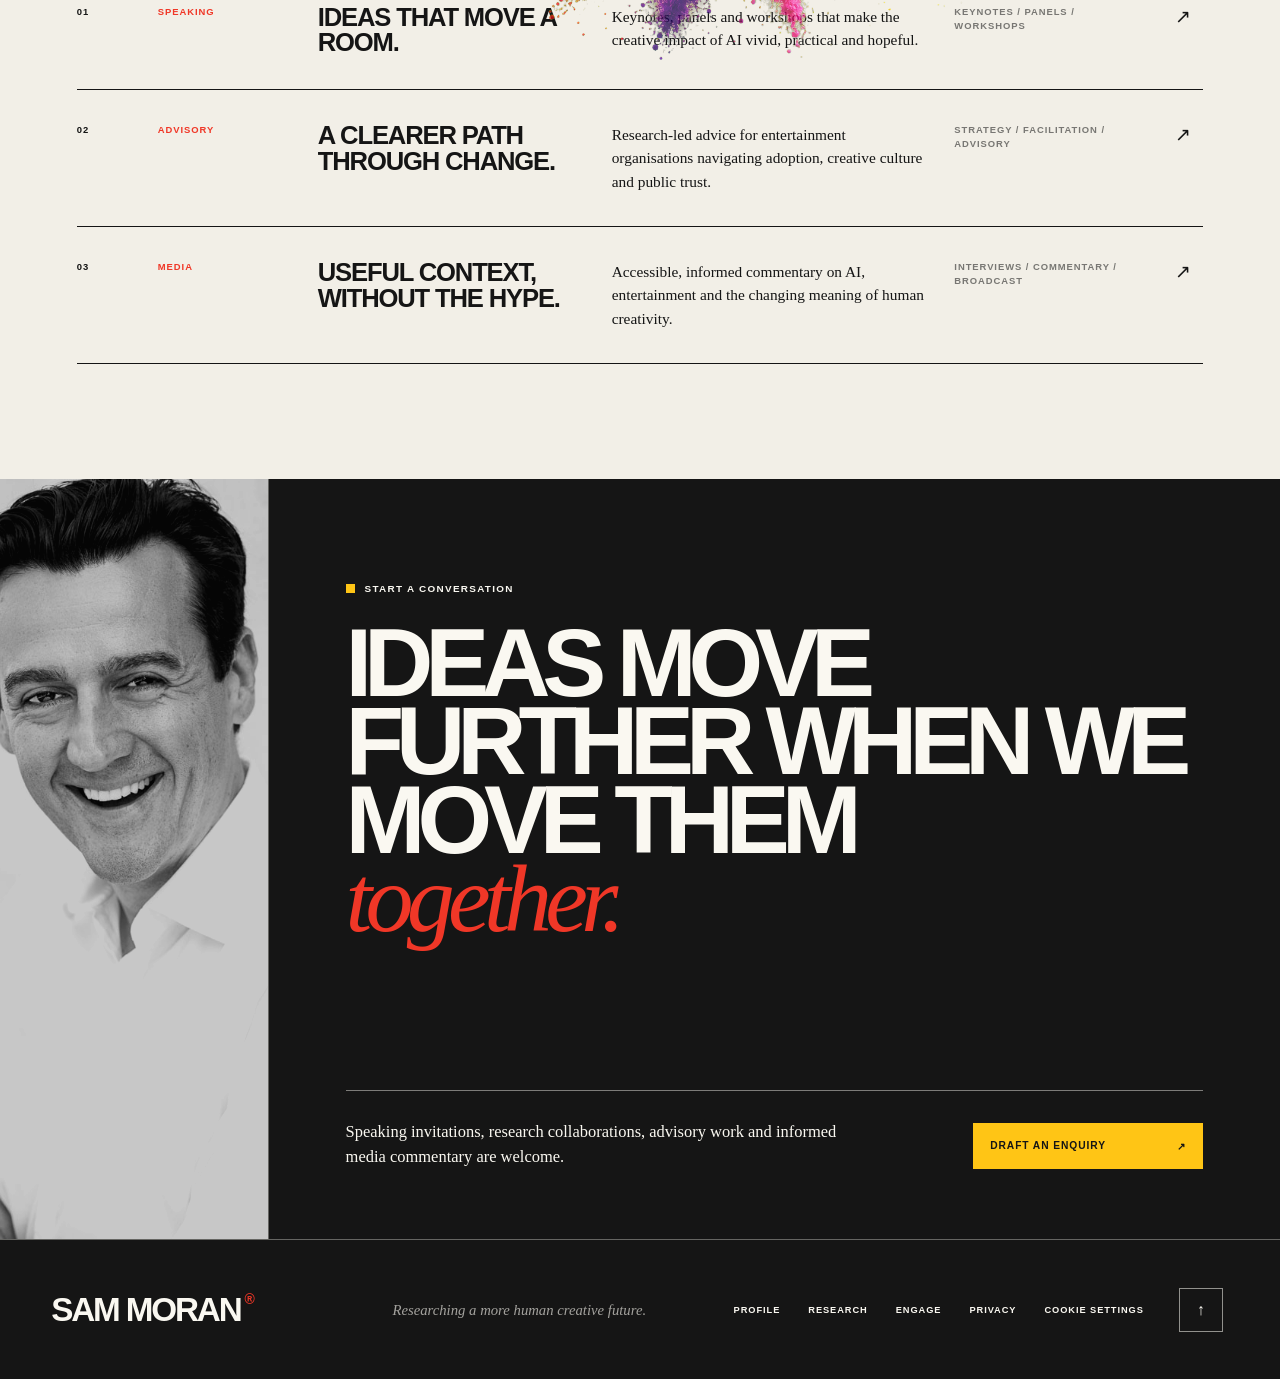
==== commit 17c76fab: "Feature Sam Moran AI quote" ====
--- a/index.html
+++ b/index.html
@@ -235,7 +235,10 @@
 
       <div class="research-heading">
         <p class="eyebrow">Lines of enquiry</p>
-        <h2 id="research-title">The future is not something creativity enters. It is something creativity makes.</h2>
+        <blockquote class="research-quote">
+          <h2 id="research-title">“A.I. is not the death of Art; it is the most complex palette human expression has yet devised.”</h2>
+          <cite>— Sam Moran</cite>
+        </blockquote>
         <p>
           Research at the intersection of technology, entertainment and human imagination,
           grounded in the people and practices that make culture.
--- a/styles.css
+++ b/styles.css
@@ -506,11 +506,25 @@
   padding: clamp(70px, 8vw, 125px) 0 clamp(70px, 7vw, 110px);
 }
 .research-heading .eyebrow::before { background: var(--yellow); }
+.research-quote { margin: 0; }
 .research-heading h2 {
-  font-size: clamp(3.5rem, 6.2vw, 7.5rem);
-  line-height: 0.84;
-  letter-spacing: -0.078em;
-  font-weight: 900;
+  font-family: var(--serif);
+  font-size: clamp(3.2rem, 5.4vw, 6.7rem);
+  font-style: italic;
+  line-height: 0.92;
+  letter-spacing: -0.055em;
+  font-weight: 400;
+  text-transform: none;
+}
+.research-quote cite {
+  display: block;
+  margin-top: 26px;
+  color: var(--yellow);
+  font-family: var(--sans);
+  font-size: .61rem;
+  font-style: normal;
+  font-weight: 900;
+  letter-spacing: .12em;
   text-transform: uppercase;
 }
 .research-heading > p:last-child {
